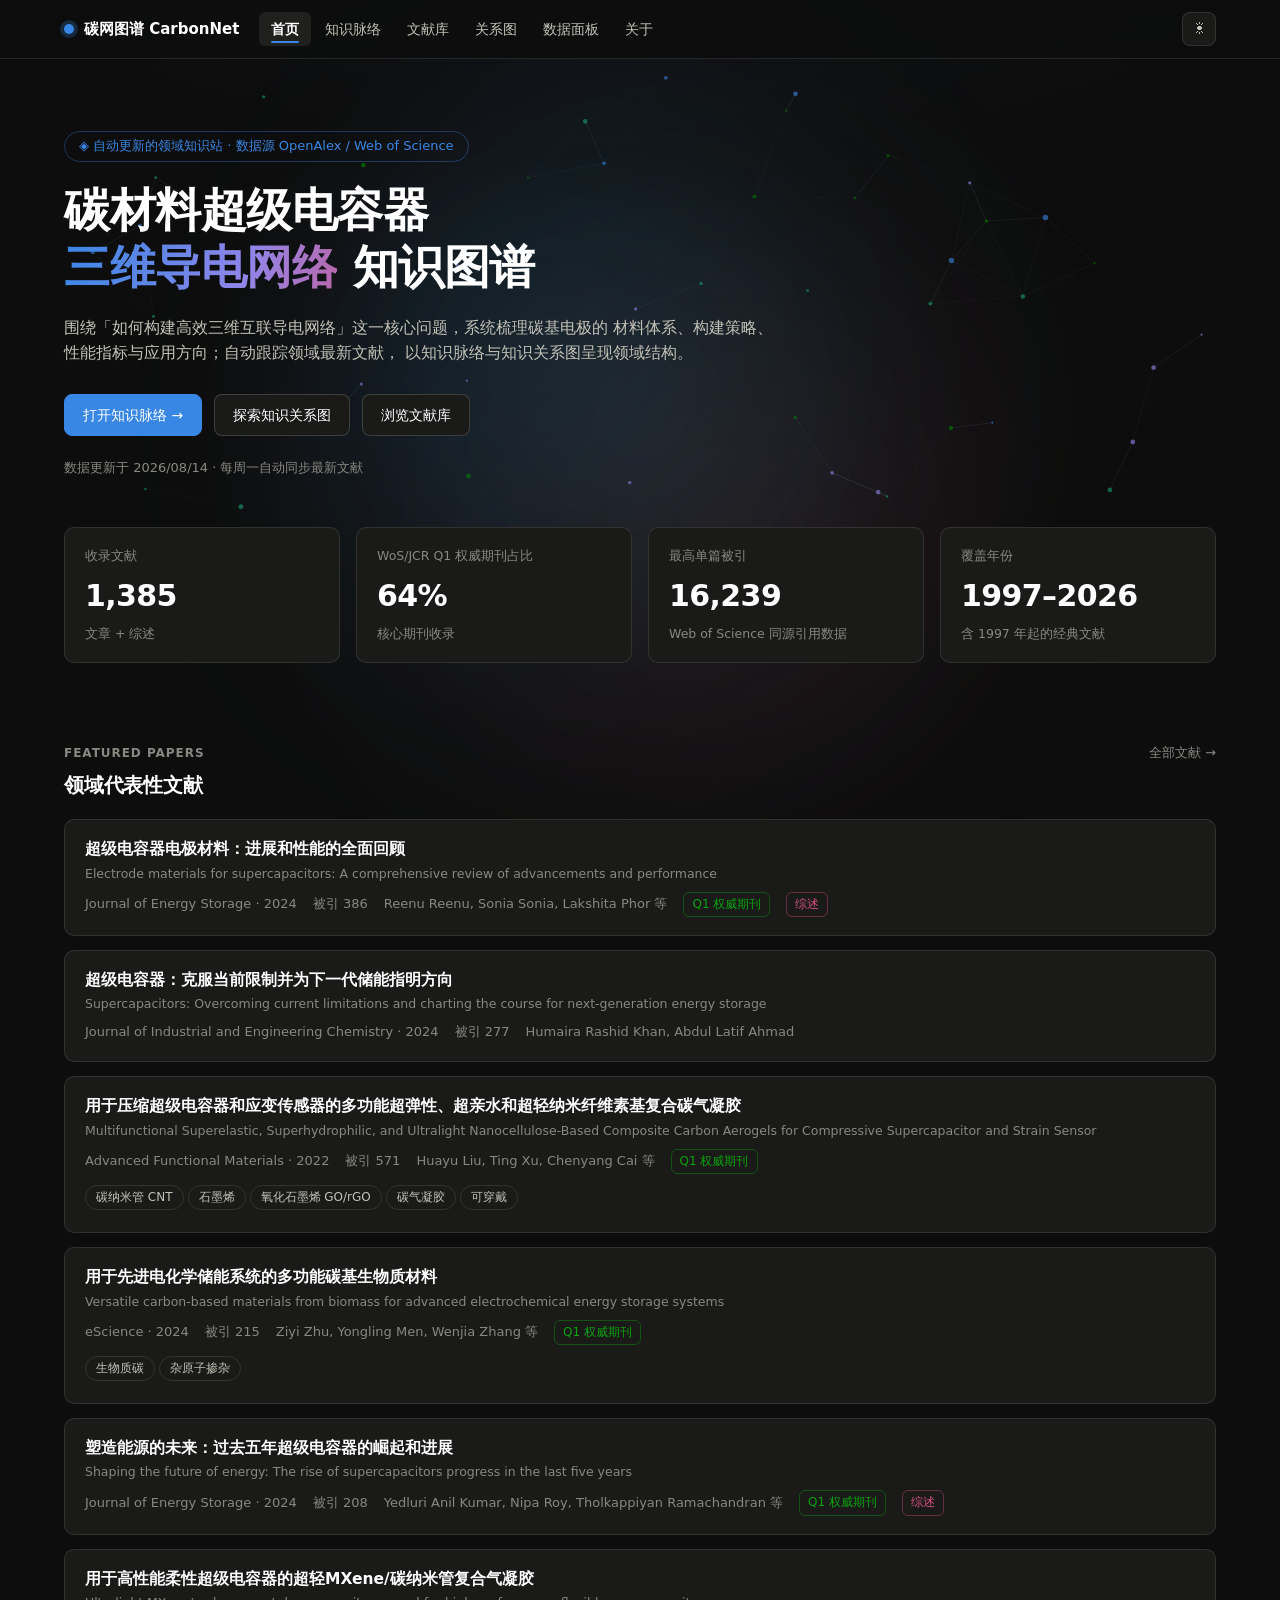
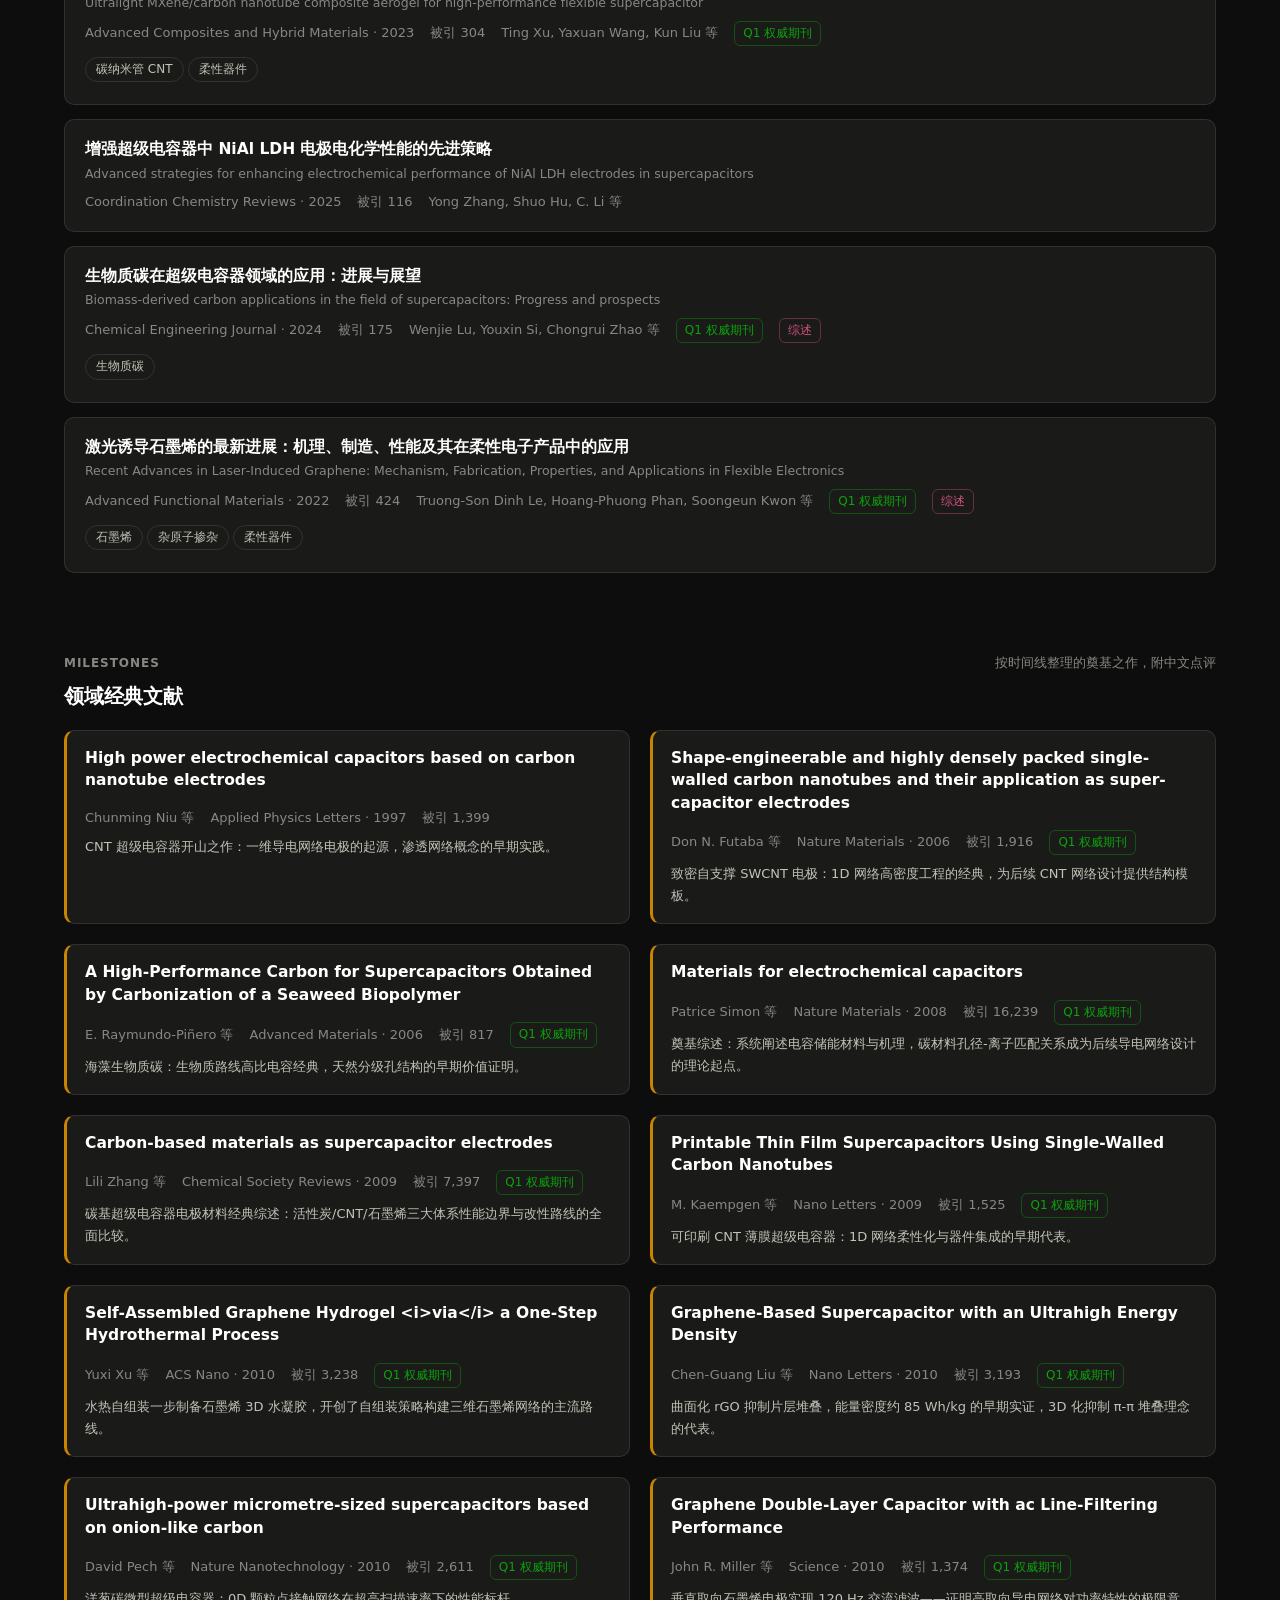
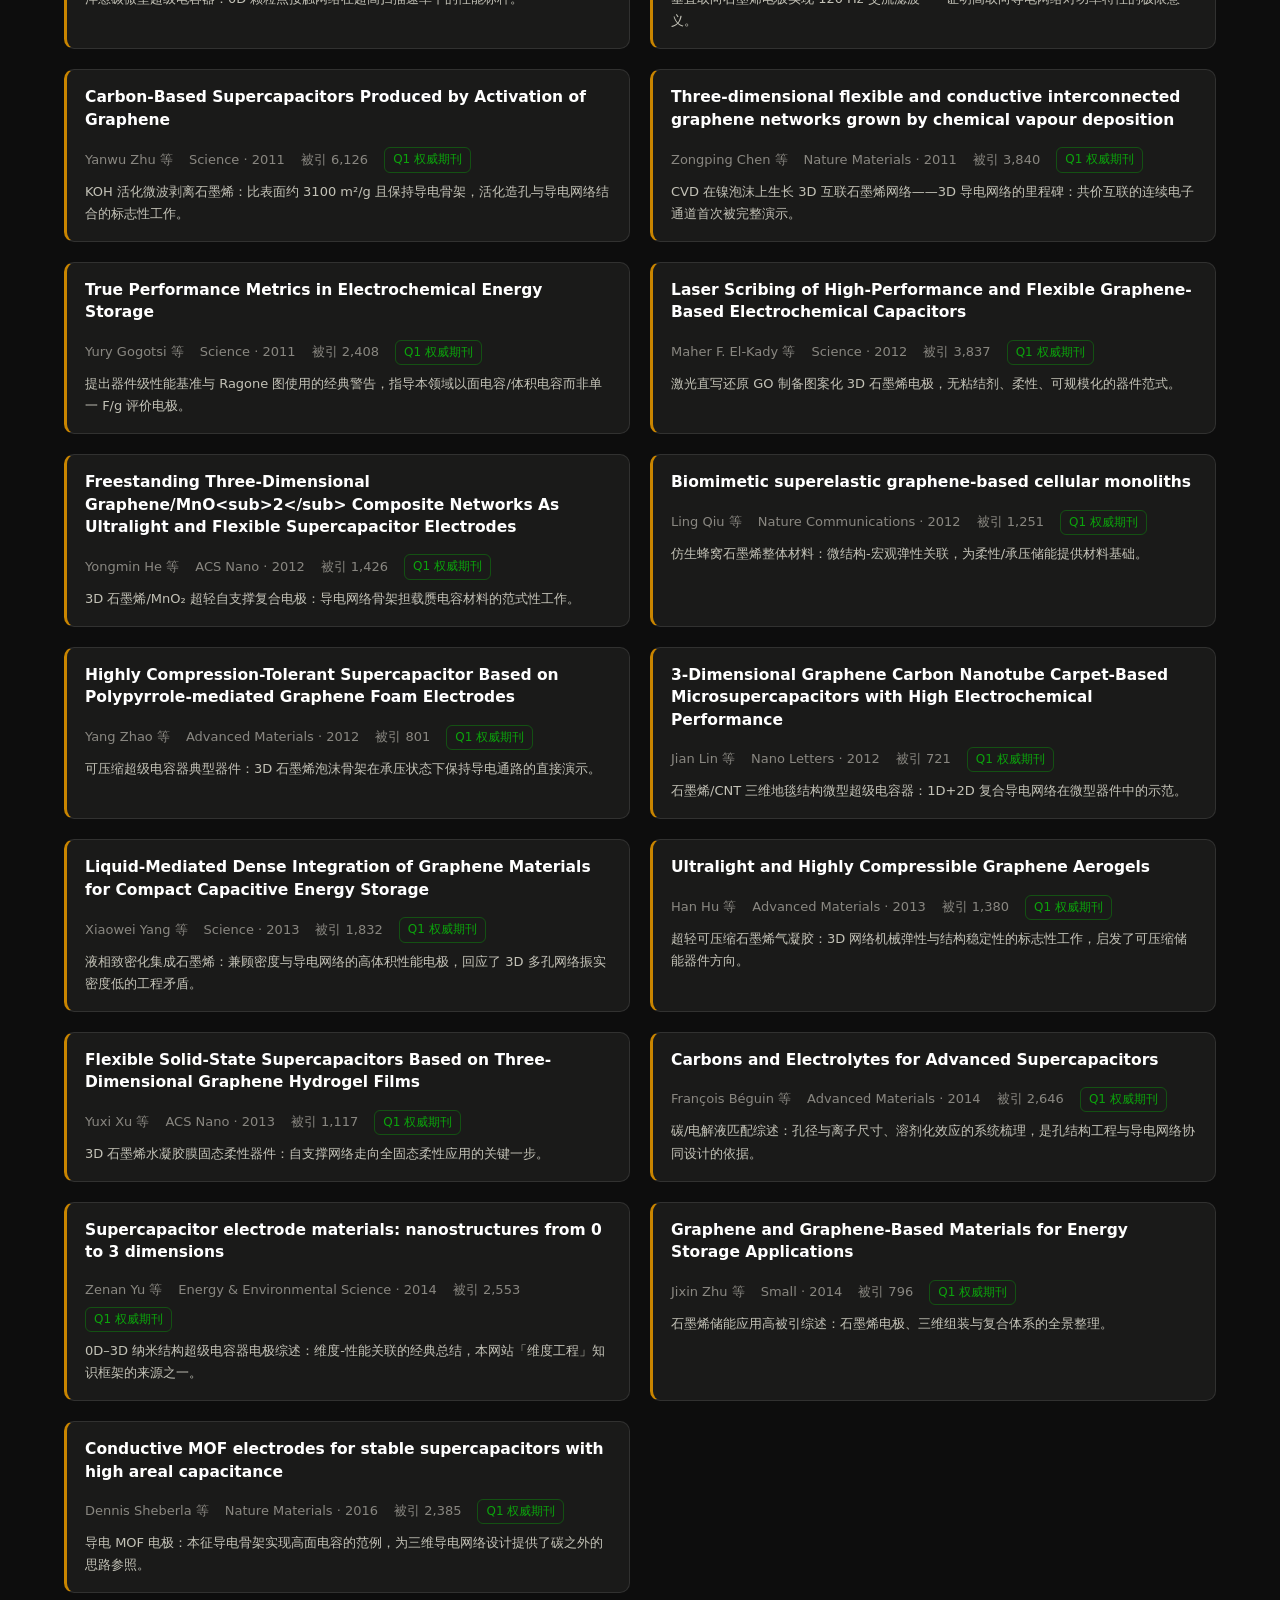
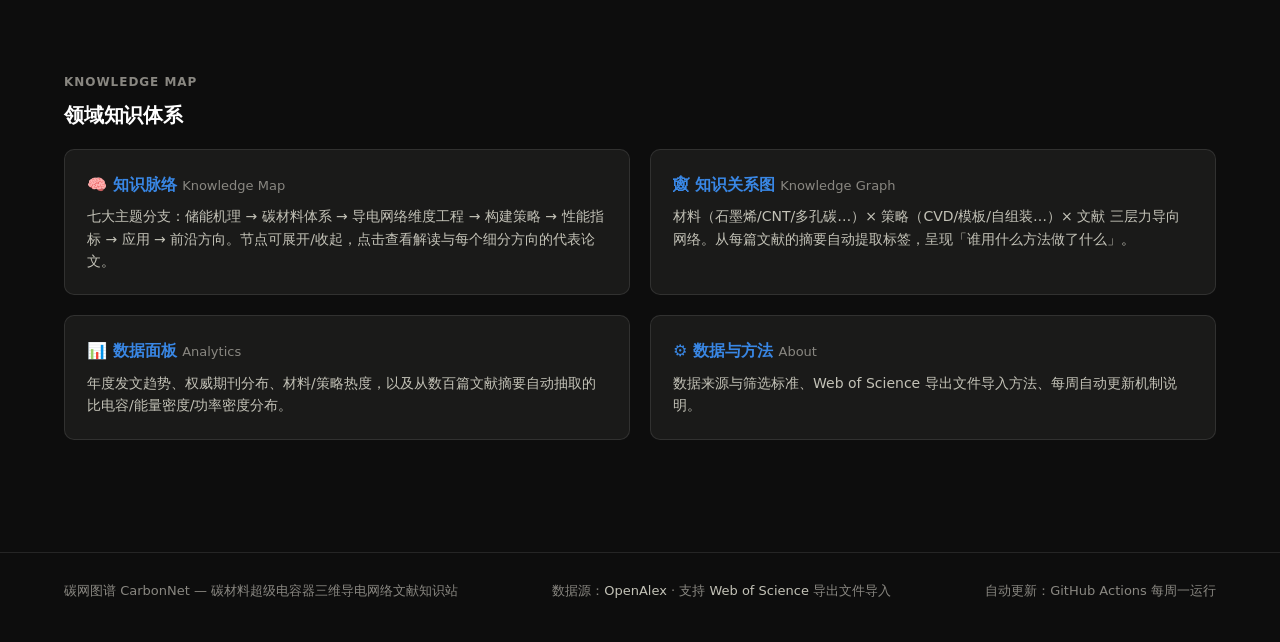
==== index.html @ 8c656de4 "关系图拖拽流畅化 + 卡片悬浮跟随动效（v=4） - graph: 关闭更新过渡动画、高分屏 DPR 上限 1.75、拖拽时暂停   背景光斑动画并提高力导向阻尼，消除拖拽迟滞 - 卡片（导航/论文/" ====
<!DOCTYPE html>
<html lang="zh-CN" data-theme="dark">
<head>
  <meta charset="UTF-8">
  <meta name="viewport" content="width=device-width, initial-scale=1.0">
  <title>碳网图谱 CarbonNet · 碳材料超级电容器三维导电网络</title>
  <meta name="description" content="碳材料超级电容器三维导电网络文献知识站：知识脉络、知识关系图、文献库与性能数据面板，数据自动更新，来源 OpenAlex / Web of Science 权威索引。">
  <link rel="stylesheet" href="assets/css/style.css?v=4">
  <link rel="icon" href="data:image/svg+xml,<svg xmlns='http://www.w3.org/2000/svg' viewBox='0 0 100 100'><circle cx='50' cy='50' r='42' fill='%233987e5'/><circle cx='30' cy='38' r='10' fill='%23fff'/><circle cx='62' cy='58' r='10' fill='%23fff'/></svg>">
</head>
<body data-page="home">

  <main class="container">

    <!-- Hero -->
    <section class="hero">
      <canvas id="hero-canvas" aria-hidden="true"></canvas>
      <div class="hero-eyebrow">◈ 自动更新的领域知识站 · 数据源 OpenAlex / Web of Science</div>
      <h1>碳材料超级电容器<br><span class="accent">三维导电网络</span> 知识图谱</h1>
      <p class="hero-sub">
        围绕「如何构建高效三维互联导电网络」这一核心问题，系统梳理碳基电极的
        材料体系、构建策略、性能指标与应用方向；自动跟踪领域最新文献，
        以知识脉络与知识关系图呈现领域结构。
      </p>
      <div class="hero-actions">
        <a class="btn btn-primary" href="mindmap.html">打开知识脉络 →</a>
        <a class="btn" href="graph.html">探索知识关系图</a>
        <a class="btn" href="papers.html">浏览文献库</a>
      </div>
      <div class="updated-at" id="updated-at">数据更新于 …</div>
    </section>

    <!-- KPI 数据一览 -->
    <section class="section" style="padding-top:8px">
      <div class="kpi-row" id="kpi-row">
        <div class="kpi"><div class="kpi-label">收录文献</div><div class="kpi-value">—</div><div class="kpi-delta">文章 + 综述</div></div>
        <div class="kpi"><div class="kpi-label">WoS/JCR Q1 权威期刊占比</div><div class="kpi-value">—</div><div class="kpi-delta">核心期刊收录</div></div>
        <div class="kpi"><div class="kpi-label">最高单篇被引</div><div class="kpi-value">—</div><div class="kpi-delta">Web of Science 同源引用数据</div></div>
        <div class="kpi"><div class="kpi-label">覆盖年份</div><div class="kpi-value">—</div><div class="kpi-delta">含 1997 年起的经典文献</div></div>
      </div>
    </section>

    <!-- 精选文献 -->
    <section class="section">
      <div class="section-head">
        <h2 class="section-title"><span class="kicker">Featured Papers</span>领域代表性文献</h2>
        <a class="section-note" href="papers.html">全部文献 →</a>
      </div>
      <div id="featured-list">
        <div class="empty-state">加载中…</div>
      </div>
    </section>

    <!-- 经典文献 -->
    <section class="section">
      <div class="section-head">
        <h2 class="section-title"><span class="kicker">Milestones</span>领域经典文献</h2>
        <span class="section-note">按时间线整理的奠基之作，附中文点评</span>
      </div>
      <div id="classic-list" class="grid-2">
        <div class="empty-state">加载中…</div>
      </div>
    </section>

    <!-- 知识体系入口 -->
    <section class="section">
      <div class="section-head">
        <h2 class="section-title"><span class="kicker">Knowledge Map</span>领域知识体系</h2>
      </div>
      <div class="grid-2">
        <a class="card" href="mindmap.html">
          <h3>🧠 知识脉络 <span class="muted" style="font-weight:400;font-size:13px">Knowledge Map</span></h3>
          <p>七大主题分支：储能机理 → 碳材料体系 → 导电网络维度工程 → 构建策略 → 性能指标 → 应用 → 前沿方向。节点可展开/收起，点击查看解读与每个细分方向的代表论文。</p>
        </a>
        <a class="card" href="graph.html">
          <h3>🕸 知识关系图 <span class="muted" style="font-weight:400;font-size:13px">Knowledge Graph</span></h3>
          <p>材料（石墨烯/CNT/多孔碳…）× 策略（CVD/模板/自组装…）× 文献 三层力导向网络。从每篇文献的摘要自动提取标签，呈现「谁用什么方法做了什么」。</p>
        </a>
        <a class="card" href="stats.html">
          <h3>📊 数据面板 <span class="muted" style="font-weight:400;font-size:13px">Analytics</span></h3>
          <p>年度发文趋势、权威期刊分布、材料/策略热度，以及从数百篇文献摘要自动抽取的比电容/能量密度/功率密度分布。</p>
        </a>
        <a class="card" href="about.html">
          <h3>⚙️ 数据与方法 <span class="muted" style="font-weight:400;font-size:13px">About</span></h3>
          <p>数据来源与筛选标准、Web of Science 导出文件导入方法、每周自动更新机制说明。</p>
        </a>
      </div>
    </section>

  </main>

  <script src="assets/vendor/echarts.min.js"></script>
  <script src="assets/js/site.js?v=4"></script>
  <script>
    (async () => {
      try {
        const [stats, featured, classics] = await Promise.all([
          loadJSON("stats"), loadJSON("featured"), loadJSON("classics"),
        ]);

        // 更新时间
        document.getElementById("updated-at").textContent =
          `数据更新于 ${fmtDate(stats.last_updated)} · 每周一自动同步最新文献`;

        // KPI（数字滚动动画，尊重 prefers-reduced-motion）
        const t = stats.totals;
        const kpis = document.querySelectorAll("#kpi-row .kpi-value");
        const animateNum = (el, end, fmt, dur = 900) => {
          if (REDUCED_MOTION) { el.textContent = fmt(end); return; }
          const t0 = performance.now();
          const ease = (x) => 1 - Math.pow(1 - x, 3);
          const step = (now) => {
            const k = Math.min(1, (now - t0) / dur);
            el.textContent = fmt(Math.round(end * ease(k)));
            if (k < 1) requestAnimationFrame(step);
          };
          requestAnimationFrame(step);
        };
        animateNum(kpis[0], t.papers, fmtInt);
        animateNum(kpis[1], Math.round((t.core_journal / t.papers) * 100), (n) => n + "%");
        animateNum(kpis[2], t.cited_max, fmtInt);
        kpis[3].textContent = `${t.year_min}–${t.year_max}`;

        // 精选文献卡片（标题/作者等来自 API 的不可信数据一律用 textContent）
        const list = document.getElementById("featured-list");
        list.innerHTML = "";
        featured.forEach((p, i) => {
          const el = document.createElement("article");
          el.className = "paper-card";
          el.style.animationDelay = `${Math.min(i, 6) * 55}ms`;

          const title = document.createElement("h3");
          title.className = "paper-title";
          const a = document.createElement("a");
          a.href = p.url || "#";
          a.target = "_blank";
          a.rel = "noopener";
          a.textContent = p.zh_title || p.title;
          title.appendChild(a);
          el.appendChild(title);
          if (p.zh_title) {
            const en = document.createElement("div");
            en.textContent = p.title;
            en.style.cssText = "font-size:12.5px;color:var(--muted);margin-top:3px";
            en.title = "英文原标题";
            el.appendChild(en);
          }

          const meta = document.createElement("div");
          meta.className = "paper-meta";
          const span = (txt) => {
            const s = document.createElement("span");
            s.textContent = txt;
            meta.appendChild(s);
          };
          span(`${p.journal} · ${p.year}`);
          span(`被引 ${fmtInt(p.cited_by_count)}`);
          span(shortAuthors(p.authors));
          if (p.core_journal) {
            const b = document.createElement("span");
            b.className = "badge badge-q1";
            b.textContent = "Q1 权威期刊";
            meta.appendChild(b);
          }
          if (p.type === "review") {
            const b = document.createElement("span");
            b.className = "badge badge-review";
            b.textContent = "综述";
            meta.appendChild(b);
          }
          if (p.oa) {
            const b = document.createElement("span");
            b.className = "badge badge-oa";
            b.textContent = "开放获取";
            meta.appendChild(b);
          }
          if (p.classic) {
            const b = document.createElement("span");
            b.className = "badge badge-classic";
            b.textContent = "★ 经典";
            meta.appendChild(b);
          }
          el.appendChild(meta);

          const tags = (p.tags || []).slice(0, 5);
          if (tags.length) {
            const tw = document.createElement("div");
            tw.className = "paper-tags";
            tags.forEach((t) => {
              const tg = document.createElement("span");
              tg.className = "tag";
              tg.textContent = t;
              tw.appendChild(tg);
            });
            el.appendChild(tw);
          }
          list.appendChild(el);
        });

        // 经典文献（时间线整理 + 中文点评）
        const clist = document.getElementById("classic-list");
        clist.innerHTML = "";
        const classicsDesc = [...(classics || [])].sort((a, b) => (a.year || 0) - (b.year || 0));
        classicsDesc.forEach((c, i) => {
          const el = document.createElement("article");
          el.className = "classic-card";
          el.style.animationDelay = `${Math.min(i, 6) * 55}ms`;

          const title = document.createElement("h3");
          title.className = "paper-title";
          const a = document.createElement("a");
          a.href = c.url || "#";
          a.target = "_blank";
          a.rel = "noopener";
          a.textContent = c.zh_title || c.title;
          title.appendChild(a);
          el.appendChild(title);
          if (c.zh_title) {
            const en = document.createElement("div");
            en.textContent = c.title;
            en.style.cssText = "font-size:12.5px;color:var(--muted);margin-top:3px";
            en.title = "英文原标题";
            el.appendChild(en);
          }

          const meta = document.createElement("div");
          meta.className = "paper-meta";
          const span = (txt) => {
            const s = document.createElement("span");
            s.textContent = txt;
            meta.appendChild(s);
          };
          span(`${c.first_author} 等`);
          span(`${c.journal} · ${c.year}`);
          span(`被引 ${fmtInt(c.cited_by_count)}`);
          if (c.core_journal) {
            const b = document.createElement("span");
            b.className = "badge badge-q1";
            b.textContent = "Q1 权威期刊";
            meta.appendChild(b);
          }
          el.appendChild(meta);

          const note = document.createElement("p");
          note.className = "classic-note";
          note.textContent = c.note;
          el.appendChild(note);
          clist.appendChild(el);
        });
      } catch (e) {
        const msg = `<div class="empty-state">数据加载失败：${e.message}</div>`;
        document.getElementById("featured-list").innerHTML = msg;
        document.getElementById("classic-list").innerHTML = msg;
      }
    })();
  </script>
  <script>
    /* Hero 背景粒子网络：节点缓慢漂移 + 邻近连线（还原"碳网"意象）
       尊重 prefers-reduced-motion：仅绘制一帧静态背景 */
    (() => {
      const canvas = document.getElementById("hero-canvas");
      if (!canvas) return;
      const ctx = canvas.getContext("2d");
      const hero = canvas.parentElement;
      const t0 = chartTheme();
      const COLORS = [t0.series[0], t0.series[2], t0.series[5], t0.series[6]];
      const DPR = Math.min(2, window.devicePixelRatio || 1);
      const LINK_DIST = 130;
      let nodes = [], W = 0, H = 0, raf = 0, running = true;

      function seed() {
        const n = Math.min(56, Math.max(26, Math.floor(W / 26)));
        nodes = Array.from({ length: n }, () => ({
          x: Math.random() * W,
          y: Math.random() * H,
          vx: (Math.random() - 0.5) * 0.35,
          vy: (Math.random() - 0.5) * 0.35,
          r: 1 + Math.random() * 1.8,
          c: COLORS[Math.floor(Math.random() * COLORS.length)],
        }));
      }

      function resize() {
        W = hero.clientWidth; H = hero.clientHeight;
        canvas.width = W * DPR; canvas.height = H * DPR;
        canvas.style.width = W + "px"; canvas.style.height = H + "px";
        ctx.setTransform(DPR, 0, 0, DPR, 0, 0);
        seed();
      }

      function draw() {
        ctx.clearRect(0, 0, W, H);
        for (let i = 0; i < nodes.length; i++) {
          const a = nodes[i];
          for (let j = i + 1; j < nodes.length; j++) {
            const b = nodes[j];
            const dx = a.x - b.x, dy = a.y - b.y;
            const d2 = dx * dx + dy * dy;
            if (d2 > 0 && d2 < LINK_DIST * LINK_DIST) {
              const alpha = (1 - Math.sqrt(d2) / LINK_DIST) * 0.26;
              ctx.strokeStyle = `rgba(140,160,190,${alpha.toFixed(3)})`;
              ctx.beginPath();
              ctx.moveTo(a.x, a.y);
              ctx.lineTo(b.x, b.y);
              ctx.stroke();
            }
          }
        }
        for (const a of nodes) {
          ctx.fillStyle = a.c;
          ctx.beginPath();
          ctx.arc(a.x, a.y, a.r, 0, Math.PI * 2);
          ctx.fill();
        }
      }

      function step() {
        if (!running) return;
        for (const a of nodes) {
          a.x += a.vx; a.y += a.vy;
          if (a.x < -20) a.x = W + 20; else if (a.x > W + 20) a.x = -20;
          if (a.y < -20) a.y = H + 20; else if (a.y > H + 20) a.y = -20;
        }
        draw();
        raf = requestAnimationFrame(step);
      }

      function start() {
        cancelAnimationFrame(raf);
        if (REDUCED_MOTION) { draw(); return; }
        raf = requestAnimationFrame(step);
      }

      resize(); start();
      window.addEventListener("resize", () => { resize(); start(); });
      window.addEventListener("themechange", () => {
        const t2 = chartTheme();
        COLORS[0] = t2.series[0]; COLORS[1] = t2.series[2];
        COLORS[2] = t2.series[5]; COLORS[3] = t2.series[6];
        nodes.forEach((nd, i) => { nd.c = COLORS[i % COLORS.length]; });
        draw();
      });
      document.addEventListener("visibilitychange", () => {
        running = !document.hidden;
        if (running) start();
      });
    })();
  </script>
</body>
</html>
---- assets/css/style.css ----
/* ============================================================
   碳材料超级电容器三维导电网络 · 设计系统
   令牌来源：dataviz skill 参考调色板（已验证 CVD/对比度达标）
   ============================================================ */

:root,
:root[data-theme="dark"] {
  color-scheme: dark;
  /* 表面与墨水 */
  --page: #0d0d0d;
  --surface-1: #1a1a19;
  --surface-2: #20201f;
  --ink: #ffffff;
  --ink-2: #c3c2b7;
  --muted: #898781;
  --grid: #2c2c2a;
  --baseline: #383835;
  --border: rgba(255, 255, 255, 0.10);
  --border-strong: rgba(255, 255, 255, 0.16);
  /* 分类色（8 槽，深色列） */
  --s1: #3987e5; --s2: #d95926; --s3: #199e70; --s4: #c98500;
  --s5: #d55181; --s6: #008300; --s7: #9085e9; --s8: #e66767;
  /* 顺序色阶（蓝，深色模式浅=小值） */
  --seq-100: #cde2fb; --seq-250: #86b6ef; --seq-300: #6da7ec;
  --seq-350: #5598e7; --seq-400: #3987e5; --seq-500: #256abf;
  --seq-600: #184f95; --seq-700: #0d366b;
  /* 状态色 */
  --good: #0ca30c; --warning: #fab219; --serious: #ec835a; --critical: #d03b3b;
  --delta-up: #0ca30c;
  /* 强调（琥珀，用于 hero 点缀） */
  --accent: #eda100;
}

:root[data-theme="light"] {
  color-scheme: light;
  --page: #f9f9f7;
  --surface-1: #fcfcfb;
  --surface-2: #f1f1ee;
  --ink: #0b0b0b;
  --ink-2: #52514e;
  --muted: #6f6e69; /* 深一档保证 4.5:1（原 #898781 仅 3.7:1） */
  --grid: #e1e0d9;
  --baseline: #c3c2b7;
  --border: rgba(11, 11, 11, 0.10);
  --border-strong: rgba(11, 11, 11, 0.18);
  /* 分类色（浅色列） */
  --s1: #2a78d6; --s2: #eb6834; --s3: #1baf7a; --s4: #eda100;
  --s5: #e87ba4; --s6: #008300; --s7: #4a3aa7; --s8: #e34948;
  /* 顺序色阶（蓝，浅色模式浅=小值） */
  --seq-100: #cde2fb; --seq-250: #86b6ef; --seq-300: #6da7ec;
  --seq-350: #5598e7; --seq-400: #2a78d6; --seq-500: #256abf;
  --seq-600: #184f95; --seq-700: #0d366b;
  /* 状态色（固定不换） */
  --good: #0ca30c; --warning: #fab219; --serious: #ec835a; --critical: #d03b3b;
  --delta-up: #006300;
  --accent: #eda100;
}

/* ---------- 基础 ---------- */
* { box-sizing: border-box; margin: 0; padding: 0; }

html { scroll-behavior: smooth; }

body {
  font-family: system-ui, -apple-system, "Segoe UI", "Microsoft YaHei",
    "PingFang SC", "Noto Sans SC", sans-serif;
  background: var(--page);
  color: var(--ink);
  line-height: 1.6;
  font-size: 15px;
  -webkit-font-smoothing: antialiased;
  /* 顶部氛围光晕 */
  background-image: radial-gradient(1100px 480px at 50% -180px,
    color-mix(in srgb, var(--s1) 8%, transparent), transparent 70%);
  background-repeat: no-repeat;
}

a { color: var(--s1); text-decoration: none; }
a:hover { text-decoration: underline; }

.container { max-width: 1200px; margin: 0 auto; padding: 0 24px; }

/* ---------- 顶栏 ---------- */
.site-header {
  position: sticky; top: 0; z-index: 100;
  background: color-mix(in srgb, var(--page) 86%, transparent);
  backdrop-filter: blur(10px);
  border-bottom: 1px solid var(--border);
}
.header-inner {
  max-width: 1200px; margin: 0 auto; padding: 0 24px;
  display: flex; align-items: center; gap: 20px; height: 58px;
}
.brand {
  display: flex; align-items: center; gap: 10px;
  font-weight: 600; font-size: 15px; color: var(--ink);
  white-space: nowrap;
}
.brand:hover { text-decoration: none; }
.brand-dot {
  width: 10px; height: 10px; border-radius: 50%;
  background: var(--s1);
  box-shadow: 0 0 0 4px color-mix(in srgb, var(--s1) 22%, transparent);
}
.nav { display: flex; gap: 2px; flex: 1; }
.nav a {
  padding: 6px 12px; border-radius: 6px;
  color: var(--ink-2); font-size: 14px; white-space: nowrap;
  transition: background .15s ease, color .15s ease;
}
.nav a:hover { background: var(--surface-2); color: var(--ink); text-decoration: none; }
.nav a.active { color: var(--ink); background: var(--surface-2); font-weight: 600; }
.theme-btn {
  flex-shrink: 0; width: 34px; height: 34px; border-radius: 8px;
  border: 1px solid var(--border); background: var(--surface-1);
  color: var(--ink-2); cursor: pointer; font-size: 16px; line-height: 1;
  transition: transform .25s ease, border-color .15s ease, color .15s ease;
}
.theme-btn:hover { border-color: var(--border-strong); color: var(--ink); }
.theme-btn:active { transform: rotate(90deg) scale(0.92); }

/* ---------- 页脚 ---------- */
.site-footer {
  margin-top: 72px; padding: 28px 0 40px;
  border-top: 1px solid var(--border);
  color: var(--muted); font-size: 13px;
}
.site-footer .container { display: flex; flex-wrap: wrap; gap: 12px 32px; justify-content: space-between; }
.site-footer a { color: var(--ink-2); }

/* ---------- Hero ---------- */
.hero { position: relative; padding: 72px 0 40px; }
/* 背景粒子网络画布（"碳网"意象），垫在内容之下 */
#hero-canvas {
  position: absolute; inset: 0; width: 100%; height: 100%;
  pointer-events: none; opacity: 0.6;
}
:root[data-theme="light"] #hero-canvas { opacity: 0.45; }
.hero > :not(#hero-canvas) { position: relative; z-index: 1; }
.hero-eyebrow {
  display: inline-flex; align-items: center; gap: 8px;
  font-size: 13px; color: var(--s1);
  border: 1px solid color-mix(in srgb, var(--s1) 35%, transparent);
  border-radius: 999px; padding: 4px 14px; margin-bottom: 20px;
}
.hero h1 {
  font-size: clamp(30px, 5vw, 46px);
  font-weight: 700; line-height: 1.25; letter-spacing: -0.01em;
  max-width: 860px;
}
.hero h1 .accent { color: var(--s1); }
.hero-sub {
  margin-top: 18px; max-width: 720px;
  color: var(--ink-2); font-size: 16px;
}
.hero-actions { margin-top: 28px; display: flex; gap: 12px; flex-wrap: wrap; }
.updated-at { color: var(--muted); font-size: 13px; margin-top: 22px; }

/* ---------- 按钮 ---------- */
.btn {
  display: inline-flex; align-items: center; gap: 8px;
  padding: 9px 18px; border-radius: 8px; font-size: 14px; font-weight: 500;
  border: 1px solid var(--border-strong); background: var(--surface-1);
  color: var(--ink); cursor: pointer;
  transition: background .15s ease, border-color .15s ease,
    transform .15s ease, box-shadow .2s ease;
}
.btn:hover { background: var(--surface-2); text-decoration: none; transform: translateY(-1px); }
.btn:active { transform: translateY(0); }
.btn-primary { background: var(--s1); border-color: var(--s1); color: #fff; }
.btn-primary:hover {
  background: color-mix(in srgb, var(--s1) 88%, #000);
  box-shadow: 0 6px 18px -6px color-mix(in srgb, var(--s1) 55%, transparent);
}

/* ---------- 布局 ---------- */
.section { padding: 40px 0; }
.section-head { display: flex; align-items: baseline; justify-content: space-between; gap: 16px; margin-bottom: 18px; flex-wrap: wrap; }
.section-title { font-size: 20px; font-weight: 700; letter-spacing: -0.01em; }
.section-title .kicker {
  display: block; font-size: 12px; font-weight: 600; letter-spacing: 0.08em;
  text-transform: uppercase; color: var(--muted); margin-bottom: 6px;
}
.section-note { color: var(--muted); font-size: 13px; }
.grid-2 { display: grid; grid-template-columns: repeat(2, 1fr); gap: 20px; }
.grid-3 { display: grid; grid-template-columns: repeat(3, 1fr); gap: 20px; }
@media (max-width: 900px) { .grid-2, .grid-3 { grid-template-columns: 1fr; } }

/* ---------- 卡片 ---------- */
.card {
  background: var(--surface-1);
  border: 1px solid var(--border);
  border-radius: 10px;
  padding: 22px;
  transition: transform .18s ease, border-color .18s ease, box-shadow .22s ease;
}
.card:hover {
  border-color: var(--border-strong);
  transform: translateY(-3px);
  box-shadow: 0 10px 28px -14px rgba(0, 0, 0, 0.45);
}
:root[data-theme="light"] .card:hover {
  box-shadow: 0 10px 28px -16px rgba(11, 11, 11, 0.2);
}
.card h3 { font-size: 16px; font-weight: 600; margin-bottom: 8px; }
.card p { color: var(--ink-2); font-size: 14px; }

/* ---------- KPI 统计块 ---------- */
.kpi-row { display: grid; grid-template-columns: repeat(4, 1fr); gap: 16px; }
@media (max-width: 900px) { .kpi-row { grid-template-columns: repeat(2, 1fr); } }
.kpi {
  background: var(--surface-1);
  border: 1px solid var(--border);
  border-radius: 10px; padding: 18px 20px;
  transition: transform .18s ease, border-color .18s ease, box-shadow .22s ease;
}
.kpi:hover {
  border-color: var(--border-strong);
  transform: translateY(-3px);
  box-shadow: 0 10px 28px -14px rgba(0, 0, 0, 0.45);
}
:root[data-theme="light"] .kpi:hover {
  box-shadow: 0 10px 28px -16px rgba(11, 11, 11, 0.2);
}
.kpi-label { font-size: 12.5px; color: var(--muted); }
.kpi-value {
  font-size: 30px; font-weight: 650; letter-spacing: -0.02em;
  margin-top: 6px; font-variant-numeric: tabular-nums;
}
.kpi-delta { font-size: 12.5px; color: var(--muted); margin-top: 4px; }

/* ---------- 徽章 / 标签 ---------- */
.badge {
  display: inline-flex; align-items: center; gap: 6px;
  font-size: 12px; font-weight: 500;
  border-radius: 6px; padding: 2px 8px;
  border: 1px solid var(--border); color: var(--ink-2);
  white-space: nowrap;
}
.badge-q1 { color: var(--good); border-color: color-mix(in srgb, var(--good) 40%, transparent); }
.badge-review { color: var(--s5); border-color: color-mix(in srgb, var(--s5) 40%, transparent); }
.badge-oa { color: var(--s3); border-color: color-mix(in srgb, var(--s3) 40%, transparent); }
.tag {
  display: inline-flex; align-items: center;
  font-size: 12px; border-radius: 999px;
  padding: 2px 10px; margin: 0 4px 4px 0;
  border: 1px solid var(--border); color: var(--ink-2);
  cursor: pointer;
}
.tag:hover { border-color: var(--border-strong); color: var(--ink); }
.tag-dot { width: 7px; height: 7px; border-radius: 50%; margin-right: 6px; flex-shrink: 0; }

/* ---------- 表格 ---------- */
.table-wrap { overflow-x: auto; }
table.data-table {
  width: 100%; border-collapse: collapse; font-size: 13.5px;
}
.data-table th {
  text-align: left; font-weight: 600; color: var(--muted);
  font-size: 12px; text-transform: uppercase; letter-spacing: 0.05em;
  padding: 10px 12px; border-bottom: 1px solid var(--baseline);
  white-space: nowrap;
}
.data-table td {
  padding: 11px 12px; border-bottom: 1px solid var(--grid);
  vertical-align: top;
}
.data-table tr:hover td { background: var(--surface-2); }
.data-table .num { font-variant-numeric: tabular-nums; text-align: right; white-space: nowrap; }
.data-table th.num { text-align: right; }
.sortable { cursor: pointer; user-select: none; }
.sortable:hover { color: var(--ink); }
.sortable .arrow { font-size: 10px; color: var(--s1); }

/* ---------- 筛选行 ---------- */
.filter-row {
  display: flex; flex-wrap: wrap; gap: 10px; align-items: center;
  padding: 14px 16px; margin-bottom: 18px;
  background: var(--surface-1); border: 1px solid var(--border); border-radius: 10px;
}
.filter-row input[type="search"], .filter-row select {
  background: var(--surface-2); color: var(--ink);
  border: 1px solid var(--border); border-radius: 8px;
  padding: 8px 12px; font-size: 14px; font-family: inherit;
}
.filter-row input[type="search"] { min-width: 220px; flex: 1; }
.filter-row select { cursor: pointer; }
.filter-row input:focus, .filter-row select:focus {
  outline: 2px solid color-mix(in srgb, var(--s1) 55%, transparent);
  outline-offset: 1px; border-color: transparent;
}
.filter-count { color: var(--muted); font-size: 13px; margin-left: auto; }

/* ---------- 论文卡片 ---------- */
.paper-card {
  background: var(--surface-1);
  border: 1px solid var(--border);
  border-radius: 10px; padding: 18px 20px;
  animation: fade-up .5s cubic-bezier(.22,.61,.36,1) both;
  transition: transform .18s ease, border-color .18s ease, box-shadow .22s ease;
}
.paper-card:hover {
  border-color: var(--border-strong);
  transform: translateY(-2px);
  box-shadow: 0 10px 28px -14px rgba(0, 0, 0, 0.45);
}
:root[data-theme="light"] .paper-card:hover {
  box-shadow: 0 10px 28px -16px rgba(11, 11, 11, 0.2);
}
.paper-card + .paper-card { margin-top: 14px; }
.paper-title { font-size: 15.5px; font-weight: 600; line-height: 1.45; }
.paper-title a { color: var(--ink); }
.paper-title a:hover { color: var(--s1); }
.paper-meta {
  display: flex; flex-wrap: wrap; gap: 6px 16px; align-items: center;
  margin-top: 8px; color: var(--muted); font-size: 13px;
}
.paper-abstract {
  margin-top: 10px; color: var(--ink-2); font-size: 13.5px;
  display: -webkit-box; -webkit-line-clamp: 2; -webkit-box-orient: vertical; overflow: hidden;
}
.paper-tags { margin-top: 10px; }

/* ---------- 经典文献卡片 ---------- */
.badge-classic { color: var(--s4); border-color: color-mix(in srgb, var(--s4) 40%, transparent); }
.classic-card {
  background: var(--surface-1);
  border: 1px solid var(--border);
  border-left: 3px solid var(--s4);
  border-radius: 10px; padding: 16px 18px;
  display: flex; flex-direction: column; gap: 8px;
  animation: fade-up .5s cubic-bezier(.22,.61,.36,1) both;
  transition: transform .18s ease, border-color .18s ease, box-shadow .22s ease;
}
.classic-card:hover {
  border-color: var(--border-strong);
  transform: translateY(-2px);
  box-shadow: 0 10px 28px -14px rgba(0, 0, 0, 0.45);
}
:root[data-theme="light"] .classic-card:hover {
  box-shadow: 0 10px 28px -16px rgba(11, 11, 11, 0.2);
}
.classic-note {
  color: var(--ink-2); font-size: 13px; line-height: 1.7;
}
.classic-note .cite {
  color: var(--muted); font-size: 12.5px; margin-top: 4px;
  font-variant-numeric: tabular-nums;
}

/* 窄屏：导航可横向滚动，避免挤压溢出 */
@media (max-width: 720px) {
  .header-inner { gap: 10px; }
  .nav { overflow-x: auto; -webkit-overflow-scrolling: touch; scrollbar-width: none; }
  .nav::-webkit-scrollbar { display: none; }
  .brand span.brand-text { display: none; }
}

/* ---------- 入场动效（site.js 按视口位置添加对应类） ---------- */
@keyframes fade-up {
  from { opacity: 0; transform: translateY(16px); }
  to   { opacity: 1; transform: translateY(0); }
}
.fade-up { animation: fade-up .6s cubic-bezier(.22,.61,.36,1) both; }
/* 首屏外元素：滚动进入时淡入 */
.io-hide { opacity: 0; transform: translateY(16px); }
.io-in {
  opacity: 1; transform: translateY(0);
  transition: opacity .55s cubic-bezier(.22,.61,.36,1),
              transform .55s cubic-bezier(.22,.61,.36,1);
}
/* 品牌圆点呼吸光晕 */
@keyframes brand-pulse {
  0%, 100% { box-shadow: 0 0 0 4px color-mix(in srgb, var(--s1) 22%, transparent); }
  50%      { box-shadow: 0 0 0 7px color-mix(in srgb, var(--s1) 10%, transparent); }
}
.brand-dot { animation: brand-pulse 3.2s ease-in-out infinite; }

/* 减少动效偏好：禁用图表动画 */
@media (prefers-reduced-motion: reduce) {
  * { animation-duration: 0.01ms !important; transition-duration: 0.01ms !important; }
}

/* ---------- 图表容器 ---------- */
.chart { width: 100%; }
.chart-lg { height: 560px; }
.chart-md { height: 380px; }
.chart-sm { height: 280px; }
.chart-card {
  background: var(--surface-1);
  border: 1px solid var(--border); border-radius: 10px;
  padding: 18px 20px 12px;
}
.chart-card .chart-title { font-size: 15px; font-weight: 600; margin-bottom: 4px; }
.chart-card .chart-sub { color: var(--muted); font-size: 12.5px; margin-bottom: 10px; }
.chart-card .chart-note { color: var(--muted); font-size: 12px; padding-top: 8px; border-top: 1px solid var(--grid); margin-top: 8px; }

/* ---------- 知识脉络页 ---------- */
.mindmap-wrap {
  position: relative;
  background: var(--surface-1);
  border: 1px solid var(--border); border-radius: 10px;
  overflow: hidden;
}
#mindmap { width: 100%; height: calc(100vh - 220px); min-height: 560px; }
.mindmap-hint {
  position: absolute; left: 14px; bottom: 12px;
  color: var(--muted); font-size: 12px; pointer-events: none;
}
.node-detail-panel {
  position: absolute; right: 14px; top: 14px; width: 340px; max-width: 82%;
  max-height: calc(100% - 28px); overflow-y: auto;
  background: color-mix(in srgb, var(--surface-1) 92%, transparent);
  backdrop-filter: blur(8px);
  border: 1px solid var(--border-strong); border-radius: 10px;
  padding: 16px; font-size: 13.5px; display: none;
  animation: fade-up .28s cubic-bezier(.22,.61,.36,1) both;
}
.node-detail-panel h4 { font-size: 15px; margin-bottom: 2px; }
.node-detail-panel .en { color: var(--s1); font-size: 12.5px; margin-bottom: 8px; }
.node-detail-panel p { color: var(--ink-2); }
.detail-heading {
  font-size: 12px; font-weight: 700; letter-spacing: .05em;
  color: var(--muted); margin: 12px 0 8px;
  border-top: 1px solid var(--grid); padding-top: 10px;
}
.detail-paper + .detail-paper { margin-top: 10px; }
.detail-paper a {
  display: block; color: var(--ink); font-size: 13px;
  line-height: 1.5; font-weight: 500;
}
.detail-paper a:hover { color: var(--s1); }
.detail-paper-meta {
  color: var(--muted); font-size: 12px; margin-top: 2px;
  font-variant-numeric: tabular-nums;
}

/* ---------- 关于页 ---------- */
.prose { max-width: 760px; }
.prose h2 { font-size: 19px; margin: 34px 0 12px; }
.prose p, .prose li { color: var(--ink-2); font-size: 14.5px; margin-bottom: 10px; }
.prose ul, .prose ol { padding-left: 22px; }
.prose code {
  font-family: ui-monospace, "Cascadia Code", Consolas, monospace;
  font-size: 13px; background: var(--surface-2);
  border: 1px solid var(--border); border-radius: 5px; padding: 1px 6px;
}
.prose pre {
  background: var(--surface-1); border: 1px solid var(--border);
  border-radius: 10px; padding: 16px; overflow-x: auto;
  font-size: 13px; margin: 12px 0;
}
.prose pre code { background: none; border: none; padding: 0; }
.prose .note {
  border-left: 3px solid var(--s1); padding: 10px 14px;
  background: color-mix(in srgb, var(--s1) 8%, transparent);
  border-radius: 0 8px 8px 0; font-size: 13.5px; margin: 14px 0;
}

/* ---------- 其他 ---------- */
.pagination { display: flex; gap: 8px; justify-content: center; margin-top: 24px; flex-wrap: wrap; }
.pagination button {
  min-width: 36px; padding: 7px 12px; border-radius: 8px; font-size: 14px;
  border: 1px solid var(--border); background: var(--surface-1);
  color: var(--ink); cursor: pointer;
}
.pagination button.active { background: var(--s1); border-color: var(--s1); color: #fff; }
.pagination button:disabled { opacity: 0.4; cursor: default; }
.pagination button:not(:disabled):hover { background: var(--surface-2); }
.pagination button.active:hover { background: var(--s1); }

.empty-state { text-align: center; color: var(--muted); padding: 48px 0; }

.hidden { display: none !important; }
.muted { color: var(--muted); }
.mt-8 { margin-top: 8px; } .mt-16 { margin-top: 16px; } .mt-24 { margin-top: 24px; }

::selection { background: color-mix(in srgb, var(--s1) 35%, transparent); }

/* 滚动条 */
::-webkit-scrollbar { width: 10px; height: 10px; }
::-webkit-scrollbar-thumb { background: var(--baseline); border-radius: 6px; }
::-webkit-scrollbar-track { background: transparent; }

/* ---------- AI 文献助手 ---------- */
.ai-panel {
  background: var(--surface-1);
  border: 1px solid var(--border);
  border-radius: 10px;
  margin-bottom: 18px;
  overflow: hidden;
}
.ai-head {
  display: flex; align-items: center; gap: 10px; flex-wrap: wrap;
  padding: 14px 18px;
}
.ai-title { font-weight: 650; font-size: 15px; letter-spacing: -0.01em; }
.ai-status { color: var(--muted); font-size: 12.5px; }
.ai-settings-box {
  padding: 14px 18px; background: var(--surface-2);
  border-bottom: 1px solid var(--border);
}
.ai-settings-row { display: flex; gap: 10px; flex-wrap: wrap; align-items: center; }
.ai-settings-box label { font-size: 13px; color: var(--ink-2); }
.ai-settings-box input[type="password"], .ai-settings-box input[type="text"], .ai-settings-box select {
  background: var(--surface-1); color: var(--ink);
  border: 1px solid var(--border); border-radius: 8px;
  padding: 8px 12px; font-size: 13.5px; font-family: inherit;
}
.ai-settings-box input[type="password"] { flex: 1; min-width: 260px; }
.ai-settings-box input[type="text"] { flex: 1; min-width: 220px; }
.ai-settings-box select { cursor: pointer; }
.ai-settings-box input:focus, .ai-settings-box select:focus {
  outline: 2px solid color-mix(in srgb, var(--s1) 55%, transparent);
  outline-offset: 1px; border-color: transparent;
}
.ai-note { font-size: 12.5px; color: var(--muted); margin-top: 10px; line-height: 1.7; }
.ai-note a { color: var(--ink-2); }
.ai-quick { display: flex; gap: 8px; flex-wrap: wrap; padding: 12px 18px 0; }
.ai-quick button {
  font-size: 12.5px; padding: 4px 12px; border-radius: 999px;
  border: 1px solid var(--border); background: transparent;
  color: var(--ink-2); cursor: pointer; font-family: inherit;
  transition: border-color .15s ease, color .15s ease, background .15s ease;
}
.ai-quick button:hover {
  border-color: var(--border-strong); color: var(--ink); background: var(--surface-2);
}
.ai-chat {
  max-height: 440px; overflow-y: auto;
  padding: 16px 18px 8px;
  display: flex; flex-direction: column; gap: 14px;
}
.ai-msg {
  max-width: 88%; padding: 10px 14px; font-size: 14px; line-height: 1.7;
  overflow-wrap: break-word;
}
.ai-msg-user {
  align-self: flex-end;
  background: var(--s1); color: #fff;
  border-radius: 12px 12px 4px 12px;
}
.ai-msg-ai {
  align-self: flex-start;
  background: var(--surface-2); border: 1px solid var(--border);
  border-radius: 12px 12px 12px 4px;
}
.ai-msg-ai p { margin: 0 0 8px; }
.ai-msg-ai p:last-child { margin-bottom: 0; }
.ai-msg-ai ul, .ai-msg-ai ol { margin: 0 0 8px; padding-left: 20px; }
.ai-msg-ai h4 { font-size: 14px; font-weight: 650; margin: 10px 0 6px; }
.ai-msg-ai h5 { font-size: 13.5px; font-weight: 650; margin: 8px 0 4px; }
.ai-thinking {
  color: var(--muted); font-size: 13px;
  animation: ai-pulse 1.4s ease-in-out infinite;
}
@keyframes ai-pulse { 0%, 100% { opacity: 1; } 50% { opacity: 0.45; } }
.cite-ref {
  background: color-mix(in srgb, var(--s1) 16%, transparent);
  color: var(--s1); border: 0; border-radius: 5px;
  padding: 0 5px; margin: 0 1px; font-size: 11.5px; font-weight: 600;
  cursor: pointer; font-family: inherit; vertical-align: 1px;
}
.cite-ref:hover { background: color-mix(in srgb, var(--s1) 30%, transparent); }
.ai-refs { border-top: 1px solid var(--grid); margin-top: 12px; padding-top: 10px; }
.ai-ref-heading { font-size: 12.5px; font-weight: 650; color: var(--muted); margin-bottom: 8px; }
.ai-ref { display: flex; gap: 10px; padding: 8px 10px; border-radius: 8px; }
.ai-ref + .ai-ref { margin-top: 4px; }
.ai-ref-idx {
  flex-shrink: 0; width: 22px; height: 22px; border-radius: 6px;
  background: color-mix(in srgb, var(--s1) 18%, transparent);
  color: var(--s1); font-size: 12px; font-weight: 650;
  display: inline-flex; align-items: center; justify-content: center;
  font-variant-numeric: tabular-nums;
}
.ai-ref.flash { animation: ai-flash 1.2s ease; }
@keyframes ai-flash {
  0%, 100% { background: transparent; }
  25%, 75% { background: color-mix(in srgb, var(--s1) 22%, transparent); }
}
.ai-input-row {
  display: flex; gap: 10px; align-items: center;
  padding: 12px 18px; border-top: 1px solid var(--border);
}
.ai-input {
  flex: 1; background: var(--surface-2); color: var(--ink);
  border: 1px solid var(--border); border-radius: 8px;
  padding: 10px 14px; font-size: 14px; font-family: inherit;
}
.ai-input:focus {
  outline: 2px solid color-mix(in srgb, var(--s1) 55%, transparent);
  outline-offset: 1px; border-color: transparent;
}
@media (max-width: 720px) {
  .ai-msg { max-width: 96%; }
}

/* ============================================================
   流体动效层
   ------------------------------------------------------------
   1) .fluid-bg        全站流体光晕背景（三个缓慢漂移旋转的色斑，
                       仅 transform 动画，合成器友好；JS 注入）
   2) hero 标题流光     重点词流动渐变文字
   3) 卡片光泽扫过      hover 时一道光泽斜向划过（液体质感）
   4) 导航下划线滑动 / 按钮按压回弹
   ============================================================ */

/* ---------- 全站流体光晕背景 ---------- */
.fluid-bg {
  position: fixed; inset: 0; z-index: -1;
  overflow: hidden; pointer-events: none;
}
.fluid-bg i {
  position: absolute; width: 58vmax; height: 58vmax;
  left: 50%; top: 50%; margin: -29vmax 0 0 -29vmax;
  border-radius: 46% 54% 58% 42% / 52% 44% 56% 48%;
  filter: blur(64px);
  will-change: transform;
}
.fluid-bg i:nth-child(1) {
  background: radial-gradient(circle at 38% 38%, var(--s1) 0%, transparent 62%);
  opacity: 0.15;
  animation: fluid-drift-1 34s ease-in-out infinite alternate;
}
.fluid-bg i:nth-child(2) {
  background: radial-gradient(circle at 62% 60%, var(--s5) 0%, transparent 58%);
  opacity: 0.10;
  border-radius: 55% 45% 42% 58% / 44% 56% 44% 56%;
  animation: fluid-drift-2 46s ease-in-out infinite alternate;
  animation-delay: -14s;
}
.fluid-bg i:nth-child(3) {
  background: radial-gradient(circle at 50% 45%, var(--s3) 0%, transparent 60%);
  opacity: 0.09;
  border-radius: 42% 58% 55% 45% / 58% 42% 58% 42%;
  animation: fluid-drift-3 58s ease-in-out infinite alternate;
  animation-delay: -28s;
}
/* 深色下 screen 混合发光；浅色下普通混合、均匀弱化 */
:root[data-theme="dark"] .fluid-bg i { mix-blend-mode: screen; }
:root[data-theme="light"] .fluid-bg i { opacity: 0.18; }

@keyframes fluid-drift-1 {
  0%   { transform: translate3d(-8%, -6%, 0) rotate(0deg)   scale(1); }
  50%  { transform: translate3d(7%, 5%, 0)   rotate(55deg)  scale(1.15); }
  100% { transform: translate3d(-3%, 9%, 0)  rotate(110deg) scale(0.95); }
}
@keyframes fluid-drift-2 {
  0%   { transform: translate3d(6%, 8%, 0)   rotate(0deg)    scale(1.05); }
  50%  { transform: translate3d(-7%, -6%, 0) rotate(-60deg)  scale(0.92); }
  100% { transform: translate3d(4%, -8%, 0)  rotate(-120deg) scale(1.12); }
}
@keyframes fluid-drift-3 {
  0%   { transform: translate3d(-4%, 8%, 0)  rotate(0deg)   scale(0.9); }
  50%  { transform: translate3d(6%, -7%, 0)  rotate(70deg)  scale(1.08); }
  100% { transform: translate3d(-7%, -3%, 0) rotate(140deg) scale(1); }
}

/* ---------- Hero 标题流光（重点词流动渐变） ---------- */
.hero h1 .accent {
  /* 色阶经过中间混色平滑过渡；alternate 往返流动，无循环跳变 */
  background: linear-gradient(105deg,
    var(--s1) 0%,
    color-mix(in srgb, var(--s1) 55%, var(--s7)) 18%,
    var(--s7) 34%,
    color-mix(in srgb, var(--s7) 45%, var(--s5)) 50%,
    var(--s5) 66%,
    color-mix(in srgb, var(--s5) 45%, var(--s1)) 82%,
    var(--s1) 100%);
  background-size: 200% 100%;
  -webkit-background-clip: text;
  background-clip: text;
  -webkit-text-fill-color: transparent;
  color: transparent;
  animation: fluid-text 9s ease-in-out infinite alternate;
}
@keyframes fluid-text {
  from { background-position: 0% 0; }
  to   { background-position: 100% 0; }
}

/* ---------- 卡片光泽扫过（hover 液体质感） ---------- */
a.card, .paper-card, .classic-card {
  position: relative;
  overflow: hidden;
}
a.card::after, .paper-card::after, .classic-card::after {
  content: "";
  position: absolute; inset: -2px;
  background: linear-gradient(115deg,
    transparent 32%,
    color-mix(in srgb, var(--s1) 10%, transparent) 50%,
    transparent 68%);
  transform: translateX(-130%) skewX(-10deg);
  pointer-events: none;
  transition: transform 0.9s cubic-bezier(0.22, 0.61, 0.36, 1);
}
a.card:hover::after, .paper-card:hover::after, .classic-card:hover::after {
  transform: translateX(130%) skewX(-10deg);
}

/* ---------- 卡片悬浮跟随（光标聚光 + 3D 微倾斜） ---------- */
/* --mx/--my/--rx/--ry 由 site.js 随光标写入；聚光跟随光标，卡片向光标方向微倾 */
a.card, .paper-card, .classic-card, .kpi {
  position: relative;
  --mx: 50%; --my: 50%; --rx: 0deg; --ry: 0deg;
}
a.card::before, .paper-card::before, .classic-card::before, .kpi::before {
  content: "";
  position: absolute; inset: 0;
  border-radius: inherit;
  background: radial-gradient(240px circle at var(--mx) var(--my),
    color-mix(in srgb, var(--s1) 13%, transparent), transparent 65%);
  opacity: 0;
  pointer-events: none;
  transition: opacity 0.3s ease;
}
a.card:hover::before, .paper-card:hover::before,
.classic-card:hover::before, .kpi:hover::before {
  opacity: 1;
}
a.card:hover, .paper-card:hover, .classic-card:hover, .kpi:hover {
  /* 保留抬升，叠加光标驱动的微倾斜；.18s 过渡形成流体跟随感 */
  transform: perspective(720px) rotateX(var(--rx)) rotateY(var(--ry)) translateY(-3px);
}
/* 入场动画 fill-mode:both 会持续占住 transform，hover 时移除，倾斜才能生效 */
.paper-card:hover, .classic-card:hover { animation: none; }

/* ---------- 导航下划线滑动 ---------- */
.nav a { position: relative; }
.nav a::after {
  content: "";
  position: absolute; left: 12px; right: 12px; bottom: 3px; height: 2px;
  border-radius: 2px; background: var(--s1);
  transform: scaleX(0); transform-origin: left;
  transition: transform 0.25s cubic-bezier(0.22, 0.61, 0.36, 1);
}
.nav a:hover::after, .nav a.active::after { transform: scaleX(1); }

/* ---------- 按钮按压回弹 ---------- */
.btn:active { transform: translateY(0) scale(0.96); }
.btn-primary {
  transition: background 0.15s ease, border-color 0.15s ease,
    transform 0.15s cubic-bezier(0.34, 1.56, 0.64, 1), box-shadow 0.25s ease;
}
.btn-primary:active { transform: scale(0.96); }
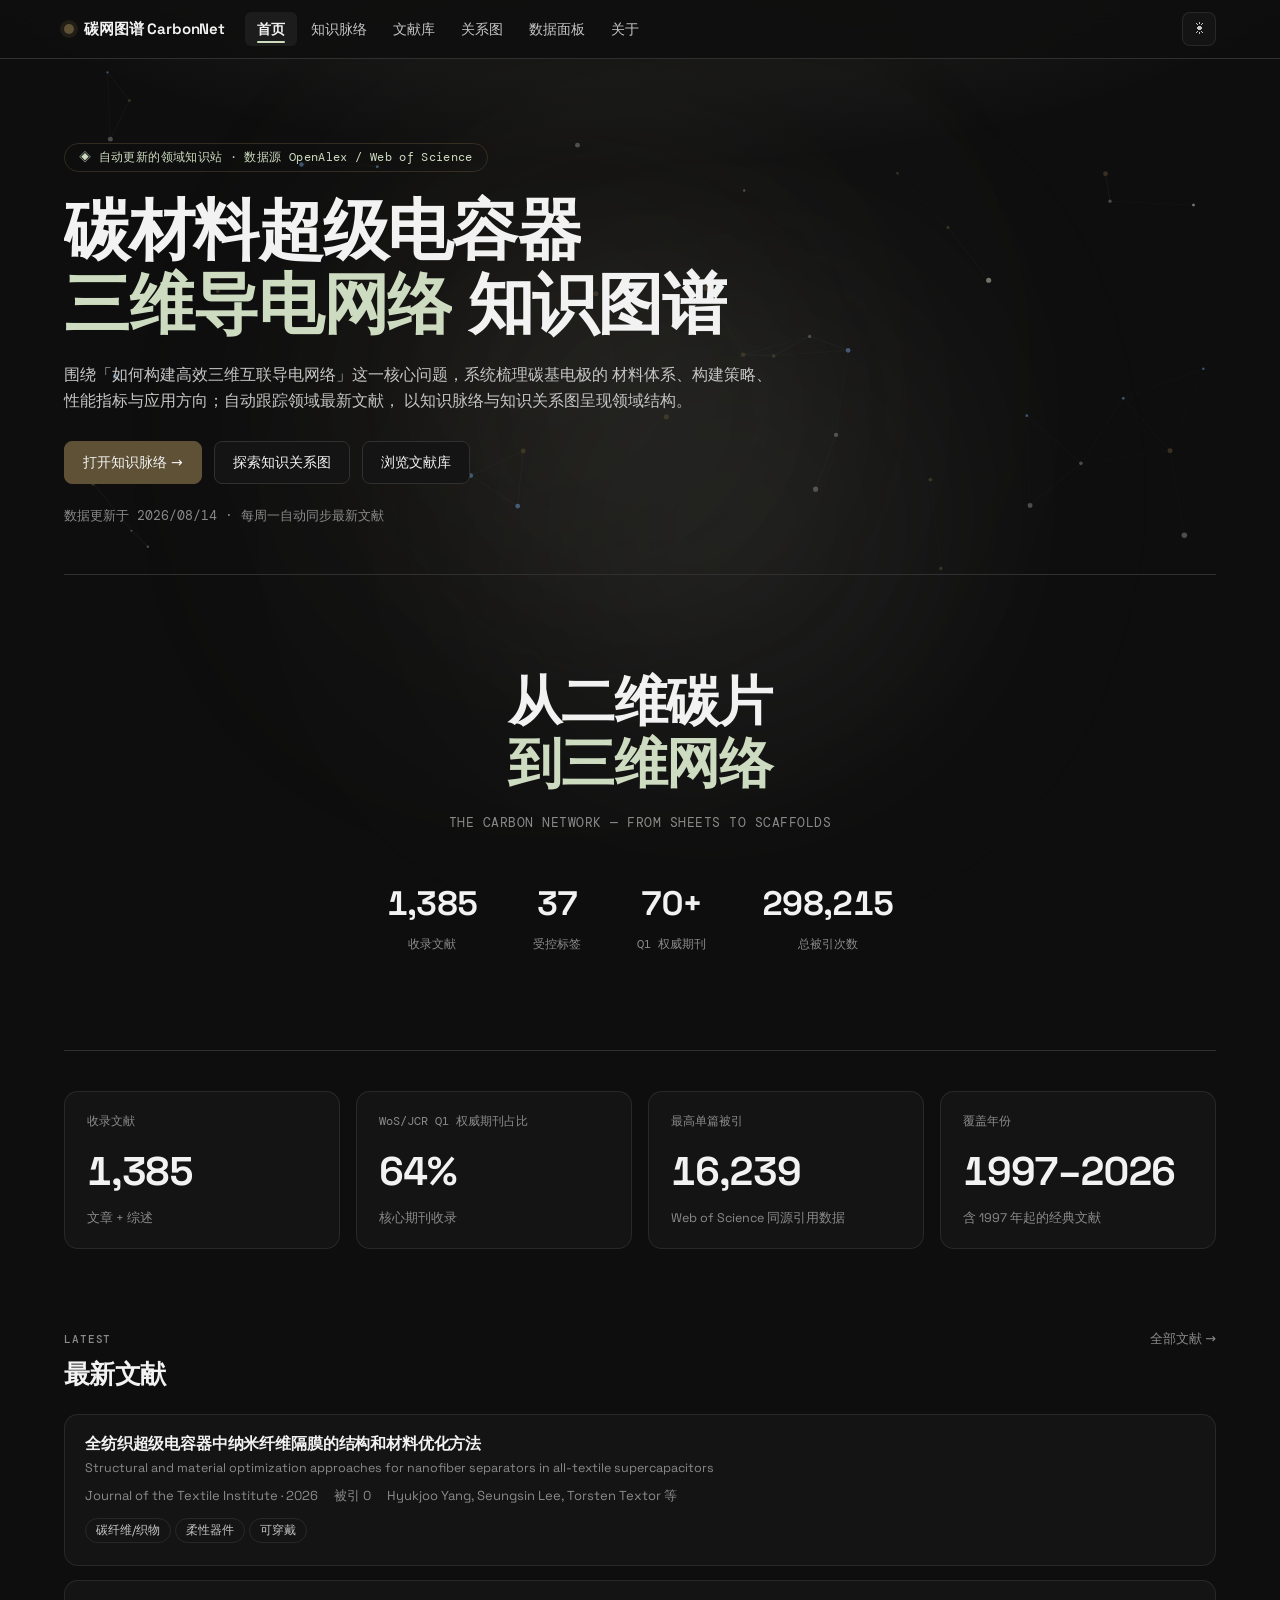
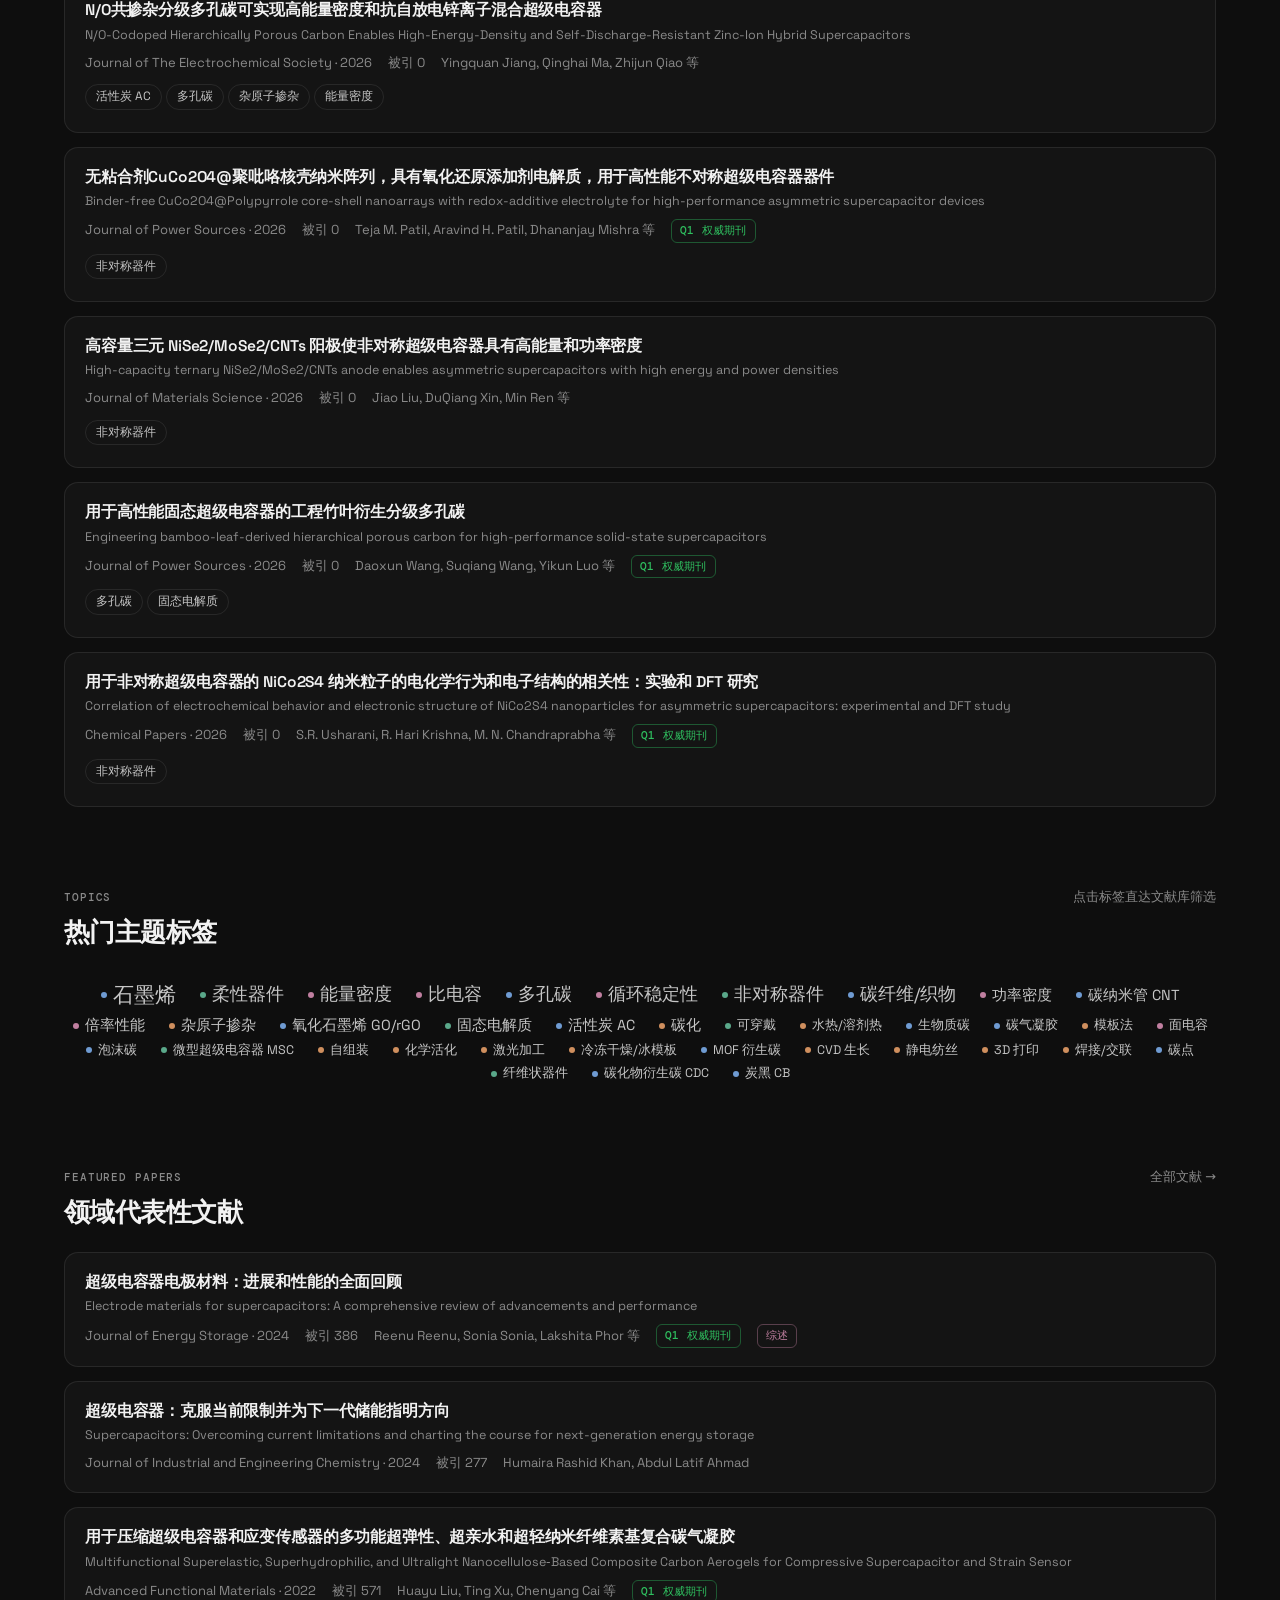
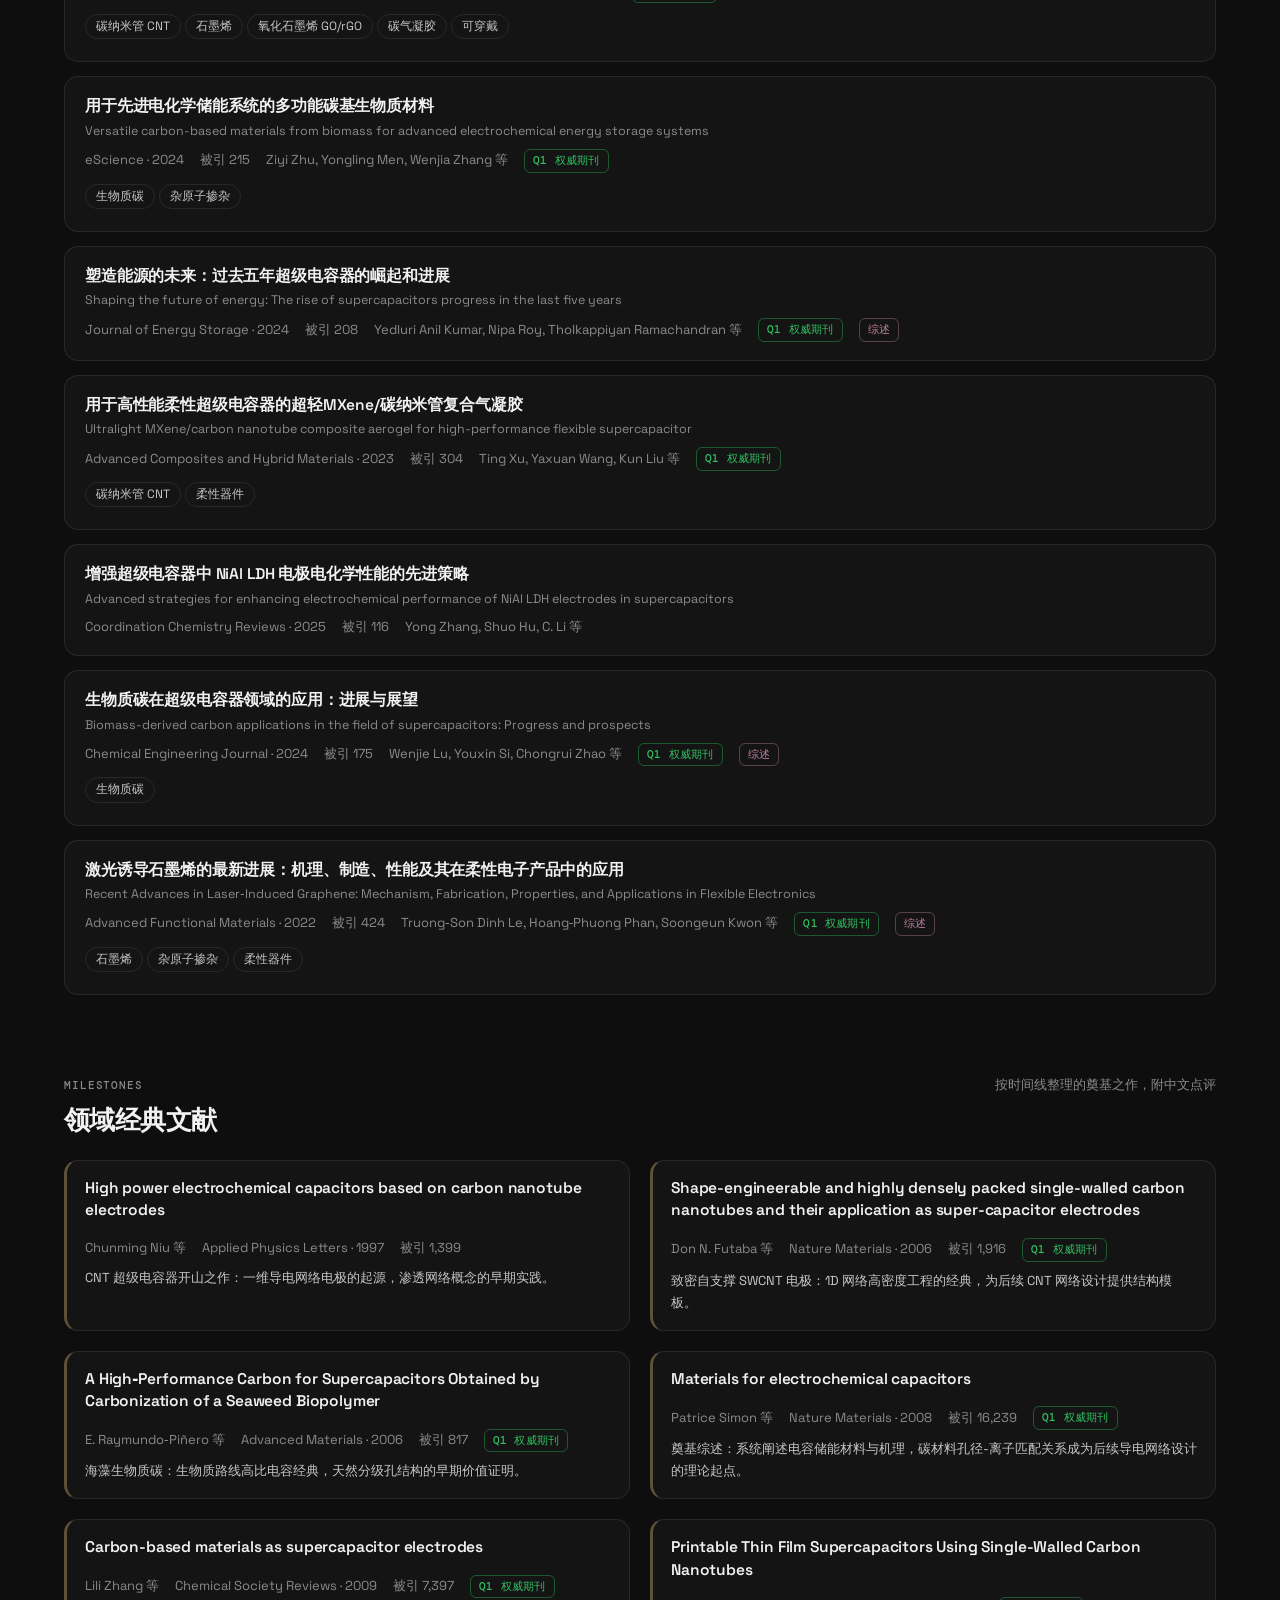
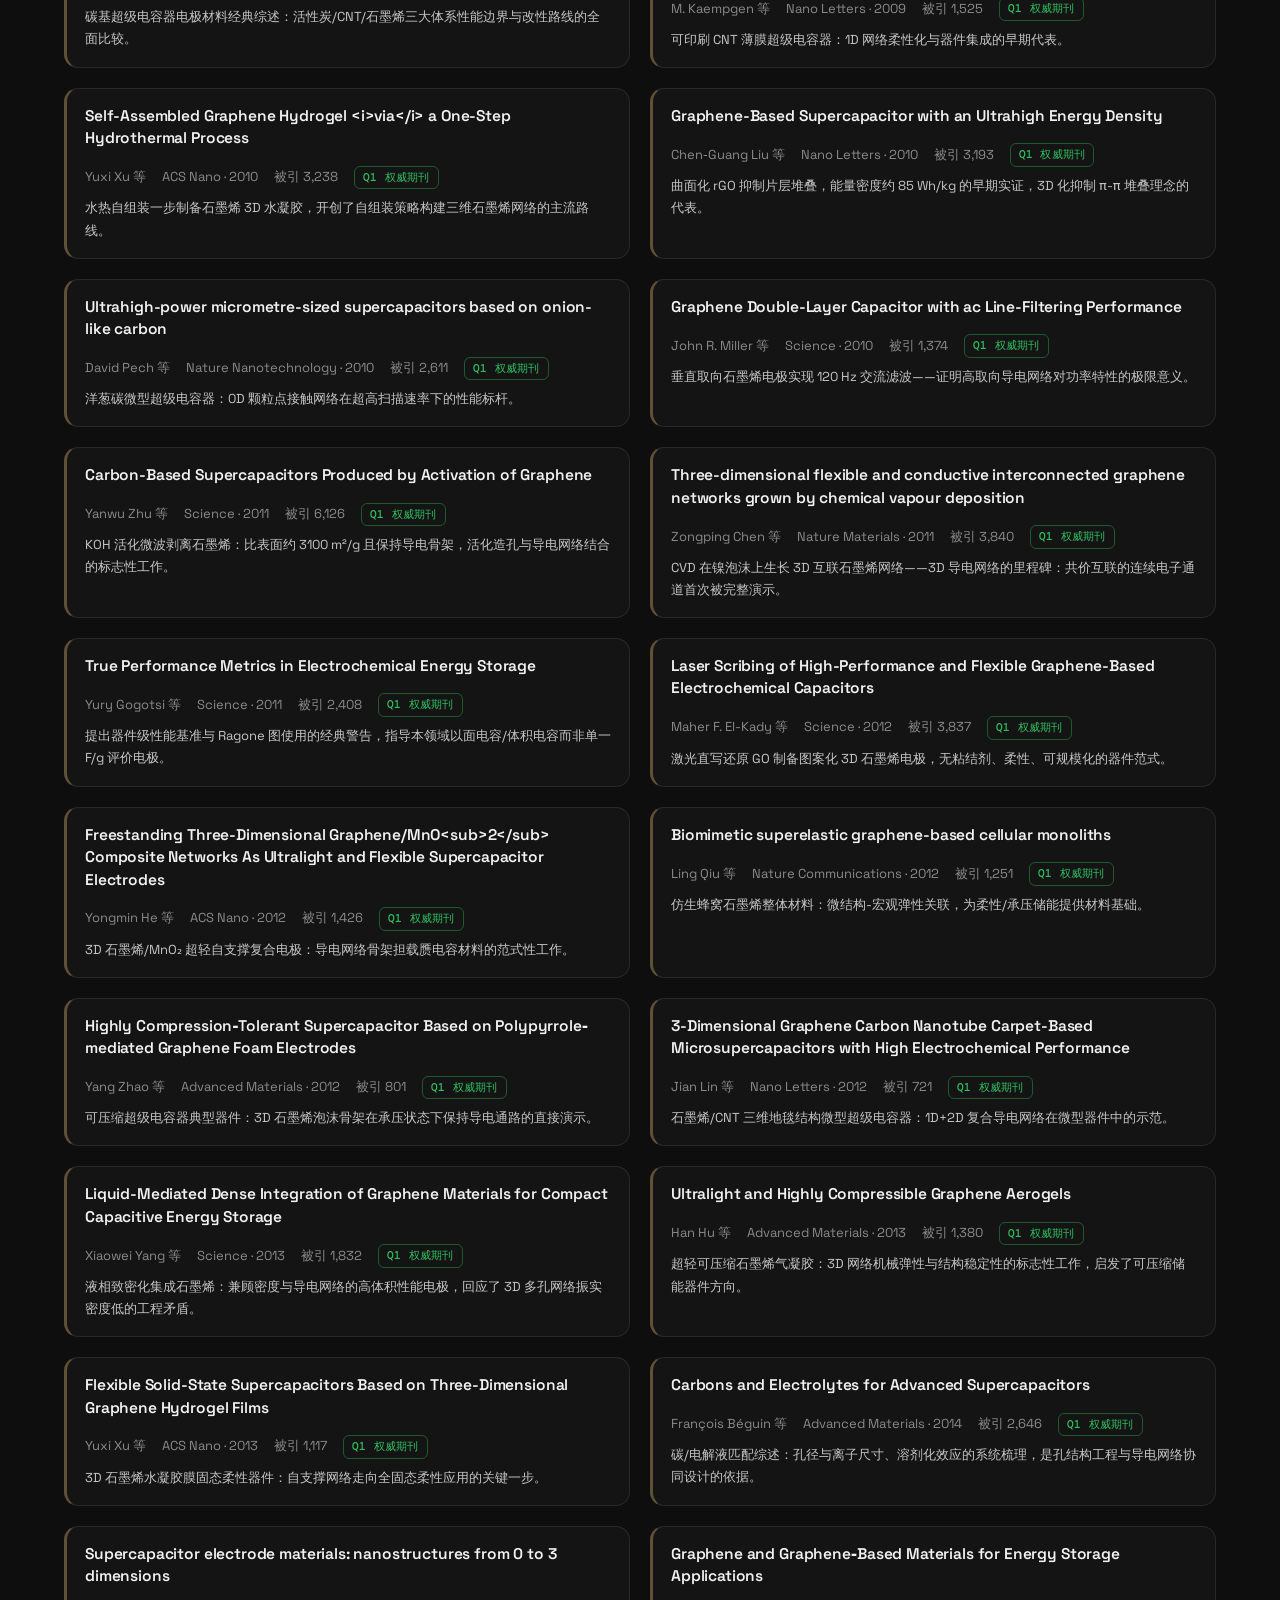
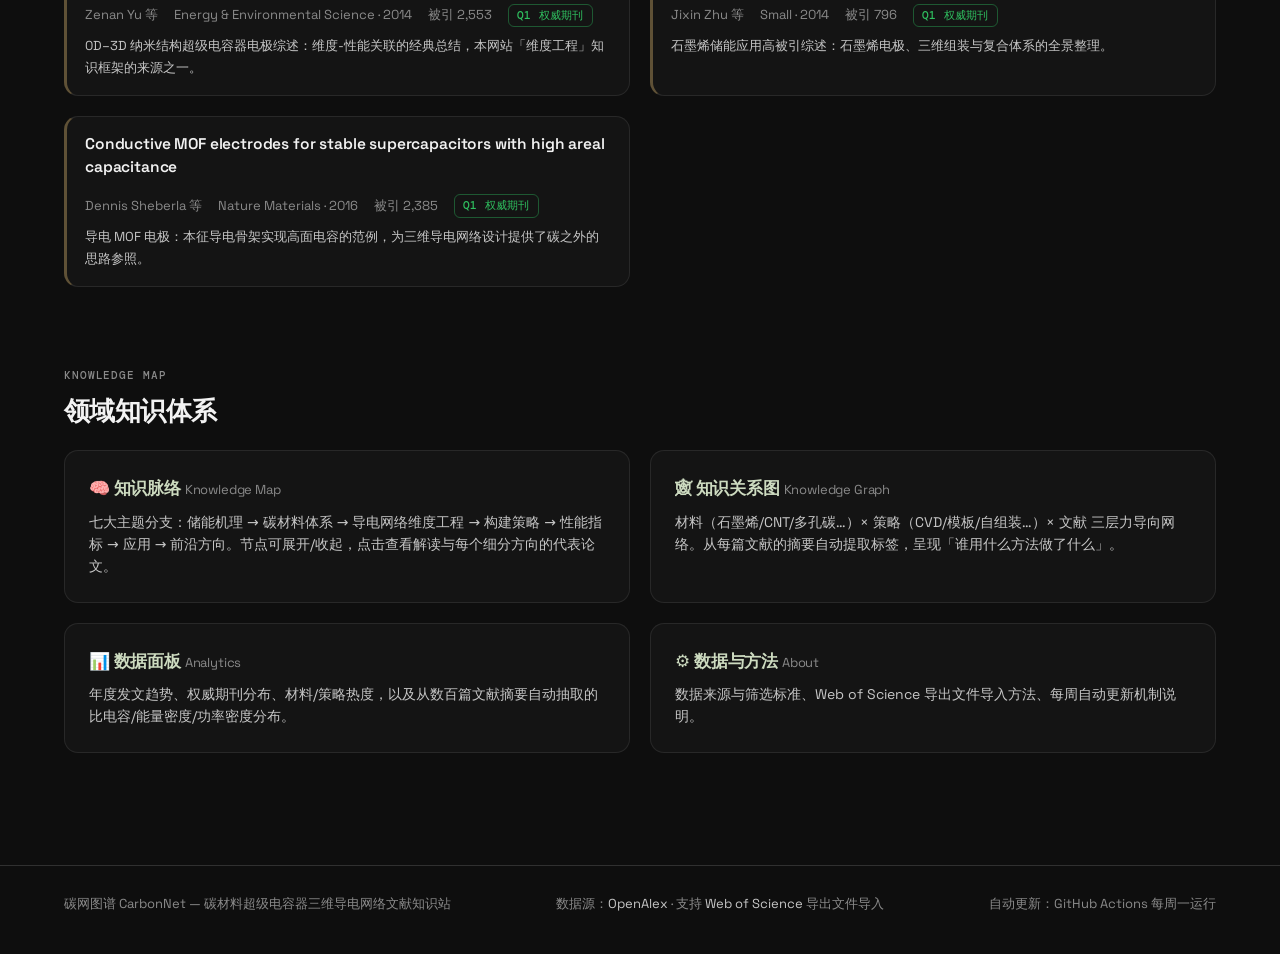
==== commit f66178ee: "redesign: produx.design 风格全站改版 + 首页新增标语带/最新文献/标签云（v=5） - 设计系统重做：近黑编辑式暗色 + 灰阶 + 青铜棕 #5F5136 + 鼠尾草绿 #C" ====
--- a/index.html
+++ b/index.html
@@ -5,8 +5,8 @@
   <meta name="viewport" content="width=device-width, initial-scale=1.0">
   <title>碳网图谱 CarbonNet · 碳材料超级电容器三维导电网络</title>
   <meta name="description" content="碳材料超级电容器三维导电网络文献知识站：知识脉络、知识关系图、文献库与性能数据面板，数据自动更新，来源 OpenAlex / Web of Science 权威索引。">
-  <link rel="stylesheet" href="assets/css/style.css?v=4">
-  <link rel="icon" href="data:image/svg+xml,<svg xmlns='http://www.w3.org/2000/svg' viewBox='0 0 100 100'><circle cx='50' cy='50' r='42' fill='%233987e5'/><circle cx='30' cy='38' r='10' fill='%23fff'/><circle cx='62' cy='58' r='10' fill='%23fff'/></svg>">
+  <link rel="stylesheet" href="assets/css/style.css?v=5">
+  <link rel="icon" href="data:image/svg+xml,<svg xmlns='http://www.w3.org/2000/svg' viewBox='0 0 100 100'><circle cx='50' cy='50' r='42' fill='%235F5136'/><circle cx='30' cy='38' r='10' fill='%23CDDBC0'/><circle cx='62' cy='58' r='10' fill='%23CDDBC0'/></svg>">
 </head>
 <body data-page="home">
 
@@ -30,14 +30,46 @@
       <div class="updated-at" id="updated-at">数据更新于 …</div>
     </section>
 
+    <!-- 大字标语带 -->
+    <section class="statement">
+      <h2>从二维碳片<br><span class="st-accent">到三维网络</span></h2>
+      <div class="st-sub">THE CARBON NETWORK — FROM SHEETS TO SCAFFOLDS</div>
+      <div class="st-nums" id="st-nums">
+        <div class="st-num"><div class="v">—</div><div class="l">收录文献</div></div>
+        <div class="st-num"><div class="v">—</div><div class="l">受控标签</div></div>
+        <div class="st-num"><div class="v">—</div><div class="l">Q1 权威期刊</div></div>
+        <div class="st-num"><div class="v">—</div><div class="l">总被引次数</div></div>
+      </div>
+    </section>
+
     <!-- KPI 数据一览 -->
-    <section class="section" style="padding-top:8px">
+    <section class="section" style="padding-top:40px">
       <div class="kpi-row" id="kpi-row">
         <div class="kpi"><div class="kpi-label">收录文献</div><div class="kpi-value">—</div><div class="kpi-delta">文章 + 综述</div></div>
         <div class="kpi"><div class="kpi-label">WoS/JCR Q1 权威期刊占比</div><div class="kpi-value">—</div><div class="kpi-delta">核心期刊收录</div></div>
         <div class="kpi"><div class="kpi-label">最高单篇被引</div><div class="kpi-value">—</div><div class="kpi-delta">Web of Science 同源引用数据</div></div>
         <div class="kpi"><div class="kpi-label">覆盖年份</div><div class="kpi-value">—</div><div class="kpi-delta">含 1997 年起的经典文献</div></div>
       </div>
+    </section>
+
+    <!-- 最新文献 -->
+    <section class="section">
+      <div class="section-head">
+        <h2 class="section-title"><span class="kicker">Latest</span>最新文献</h2>
+        <a class="section-note" href="papers.html">全部文献 →</a>
+      </div>
+      <div id="latest-list">
+        <div class="empty-state">加载中…</div>
+      </div>
+    </section>
+
+    <!-- 热门主题标签云 -->
+    <section class="section">
+      <div class="section-head">
+        <h2 class="section-title"><span class="kicker">Topics</span>热门主题标签</h2>
+        <span class="section-note">点击标签直达文献库筛选</span>
+      </div>
+      <div class="tag-cloud" id="tag-cloud"></div>
     </section>
 
     <!-- 精选文献 -->
@@ -90,20 +122,100 @@
   </main>
 
   <script src="assets/vendor/echarts.min.js"></script>
-  <script src="assets/js/site.js?v=4"></script>
+  <script src="assets/js/site.js?v=5"></script>
   <script>
+    // 论文卡片构建（精选/最新共用；标题等来自 API 的不可信数据一律用 textContent）
+    function buildPaperCard(p) {
+      const el = document.createElement("article");
+      el.className = "paper-card";
+
+      const title = document.createElement("h3");
+      title.className = "paper-title";
+      const a = document.createElement("a");
+      a.href = p.url || "#";
+      a.target = "_blank";
+      a.rel = "noopener";
+      a.textContent = p.zh_title || p.title;
+      title.appendChild(a);
+      el.appendChild(title);
+      if (p.zh_title) {
+        const en = document.createElement("div");
+        en.textContent = p.title;
+        en.style.cssText = "font-size:12.5px;color:var(--muted);margin-top:3px";
+        en.title = "英文原标题";
+        el.appendChild(en);
+      }
+
+      const meta = document.createElement("div");
+      meta.className = "paper-meta";
+      const span = (txt) => {
+        const s = document.createElement("span");
+        s.textContent = txt;
+        meta.appendChild(s);
+      };
+      span(`${p.journal} · ${p.year}`);
+      span(`被引 ${fmtInt(p.cited_by_count)}`);
+      span(shortAuthors(p.authors));
+      if (p.core_journal) {
+        const b = document.createElement("span");
+        b.className = "badge badge-q1";
+        b.textContent = "Q1 权威期刊";
+        meta.appendChild(b);
+      }
+      if (p.type === "review") {
+        const b = document.createElement("span");
+        b.className = "badge badge-review";
+        b.textContent = "综述";
+        meta.appendChild(b);
+      }
+      if (p.oa) {
+        const b = document.createElement("span");
+        b.className = "badge badge-oa";
+        b.textContent = "开放获取";
+        meta.appendChild(b);
+      }
+      if (p.classic) {
+        const b = document.createElement("span");
+        b.className = "badge badge-classic";
+        b.textContent = "★ 经典";
+        meta.appendChild(b);
+      }
+      el.appendChild(meta);
+
+      const tags = (p.tags || []).slice(0, 5);
+      if (tags.length) {
+        const tw = document.createElement("div");
+        tw.className = "paper-tags";
+        tags.forEach((t) => {
+          const tg = document.createElement("span");
+          tg.className = "tag";
+          tg.textContent = t;
+          tw.appendChild(tg);
+        });
+        el.appendChild(tw);
+      }
+      return el;
+    }
+
     (async () => {
       try {
-        const [stats, featured, classics] = await Promise.all([
-          loadJSON("stats"), loadJSON("featured"), loadJSON("classics"),
+        const [stats, featured, classics, latest] = await Promise.all([
+          loadJSON("stats"), loadJSON("featured"), loadJSON("classics"), loadJSON("latest"),
         ]);
 
         // 更新时间
         document.getElementById("updated-at").textContent =
           `数据更新于 ${fmtDate(stats.last_updated)} · 每周一自动同步最新文献`;
 
+        // 大字标语带核心数字
+        const t = stats.totals;
+        const stNums = document.querySelectorAll("#st-nums .v");
+        stNums[0].textContent = fmtInt(t.papers);
+        stNums[1].textContent = fmtInt(stats.tags.length);
+        stNums[2].textContent = `${t.core_journals_n}+`;
+        stNums[3].textContent = fmtInt(t.cited_total);
+
         // KPI（数字滚动动画，尊重 prefers-reduced-motion）
-        const t = stats.totals;
         const kpis = document.querySelectorAll("#kpi-row .kpi-value");
         const animateNum = (el, end, fmt, dur = 900) => {
           if (REDUCED_MOTION) { el.textContent = fmt(end); return; }
@@ -121,79 +233,40 @@
         animateNum(kpis[2], t.cited_max, fmtInt);
         kpis[3].textContent = `${t.year_min}–${t.year_max}`;
 
-        // 精选文献卡片（标题/作者等来自 API 的不可信数据一律用 textContent）
+        // 最新文献
+        const llist = document.getElementById("latest-list");
+        llist.innerHTML = "";
+        latest.forEach((p, i) => {
+          const el = buildPaperCard(p);
+          el.style.animationDelay = `${Math.min(i, 6) * 55}ms`;
+          llist.appendChild(el);
+        });
+
+        // 热门主题标签云（字号按论文数分档，颜色按类别，点击跳文献库筛选）
+        const TAG_SLOT = { material: 0, strategy: 1, application: 2, metric: 4 };
+        const tc = document.getElementById("tag-cloud");
+        tc.innerHTML = "";
+        const theme = chartTheme();
+        [...stats.tags].sort((a, b) => b.count - a.count).forEach((tg) => {
+          const a = document.createElement("a");
+          a.href = `papers.html?tag=${encodeURIComponent(tg.name)}`;
+          const size = tg.count >= 400 ? 21 : tg.count >= 200 ? 17.5 : tg.count >= 100 ? 14.5 : 12.5;
+          a.style.fontSize = `${size}px`;
+          a.title = `${tg.name} · ${fmtInt(tg.count)} 篇`;
+          const dot = document.createElement("span");
+          dot.className = "tc-dot";
+          dot.style.setProperty("--tc-color", theme.series[TAG_SLOT[tg.category] || 0]);
+          a.appendChild(dot);
+          a.appendChild(document.createTextNode(tg.name));
+          tc.appendChild(a);
+        });
+
+        // 精选文献卡片
         const list = document.getElementById("featured-list");
         list.innerHTML = "";
         featured.forEach((p, i) => {
-          const el = document.createElement("article");
-          el.className = "paper-card";
+          const el = buildPaperCard(p);
           el.style.animationDelay = `${Math.min(i, 6) * 55}ms`;
-
-          const title = document.createElement("h3");
-          title.className = "paper-title";
-          const a = document.createElement("a");
-          a.href = p.url || "#";
-          a.target = "_blank";
-          a.rel = "noopener";
-          a.textContent = p.zh_title || p.title;
-          title.appendChild(a);
-          el.appendChild(title);
-          if (p.zh_title) {
-            const en = document.createElement("div");
-            en.textContent = p.title;
-            en.style.cssText = "font-size:12.5px;color:var(--muted);margin-top:3px";
-            en.title = "英文原标题";
-            el.appendChild(en);
-          }
-
-          const meta = document.createElement("div");
-          meta.className = "paper-meta";
-          const span = (txt) => {
-            const s = document.createElement("span");
-            s.textContent = txt;
-            meta.appendChild(s);
-          };
-          span(`${p.journal} · ${p.year}`);
-          span(`被引 ${fmtInt(p.cited_by_count)}`);
-          span(shortAuthors(p.authors));
-          if (p.core_journal) {
-            const b = document.createElement("span");
-            b.className = "badge badge-q1";
-            b.textContent = "Q1 权威期刊";
-            meta.appendChild(b);
-          }
-          if (p.type === "review") {
-            const b = document.createElement("span");
-            b.className = "badge badge-review";
-            b.textContent = "综述";
-            meta.appendChild(b);
-          }
-          if (p.oa) {
-            const b = document.createElement("span");
-            b.className = "badge badge-oa";
-            b.textContent = "开放获取";
-            meta.appendChild(b);
-          }
-          if (p.classic) {
-            const b = document.createElement("span");
-            b.className = "badge badge-classic";
-            b.textContent = "★ 经典";
-            meta.appendChild(b);
-          }
-          el.appendChild(meta);
-
-          const tags = (p.tags || []).slice(0, 5);
-          if (tags.length) {
-            const tw = document.createElement("div");
-            tw.className = "paper-tags";
-            tags.forEach((t) => {
-              const tg = document.createElement("span");
-              tg.className = "tag";
-              tg.textContent = t;
-              tw.appendChild(tg);
-            });
-            el.appendChild(tw);
-          }
           list.appendChild(el);
         });
 
@@ -263,7 +336,9 @@
       const ctx = canvas.getContext("2d");
       const hero = canvas.parentElement;
       const t0 = chartTheme();
-      const COLORS = [t0.series[0], t0.series[2], t0.series[5], t0.series[6]];
+      // 灰 + 青铜 + 鼠尾草绿 + 低饱和蓝（produx 克制配色）
+      const COLORS = [readToken("--accent"), readToken("--accent-fill"),
+        readToken("--muted"), t0.series[0]];
       const DPR = Math.min(2, window.devicePixelRatio || 1);
       const LINK_DIST = 130;
       let nodes = [], W = 0, H = 0, raf = 0, running = true;
@@ -297,8 +372,8 @@
             const dx = a.x - b.x, dy = a.y - b.y;
             const d2 = dx * dx + dy * dy;
             if (d2 > 0 && d2 < LINK_DIST * LINK_DIST) {
-              const alpha = (1 - Math.sqrt(d2) / LINK_DIST) * 0.26;
-              ctx.strokeStyle = `rgba(140,160,190,${alpha.toFixed(3)})`;
+              const alpha = (1 - Math.sqrt(d2) / LINK_DIST) * 0.2;
+              ctx.strokeStyle = `rgba(140,150,140,${alpha.toFixed(3)})`;
               ctx.beginPath();
               ctx.moveTo(a.x, a.y);
               ctx.lineTo(b.x, b.y);
@@ -335,8 +410,10 @@
       window.addEventListener("resize", () => { resize(); start(); });
       window.addEventListener("themechange", () => {
         const t2 = chartTheme();
-        COLORS[0] = t2.series[0]; COLORS[1] = t2.series[2];
-        COLORS[2] = t2.series[5]; COLORS[3] = t2.series[6];
+        COLORS[0] = readToken("--accent");
+        COLORS[1] = readToken("--accent-fill");
+        COLORS[2] = readToken("--muted");
+        COLORS[3] = t2.series[0];
         nodes.forEach((nd, i) => { nd.c = COLORS[i % COLORS.length]; });
         draw();
       });
--- a/assets/css/style.css
+++ b/assets/css/style.css
@@ -1,59 +1,97 @@
 /* ============================================================
-   碳材料超级电容器三维导电网络 · 设计系统
-   令牌来源：dataviz skill 参考调色板（已验证 CVD/对比度达标）
+   碳网图谱 CarbonNet · 设计系统（produx.design 风格版）
+   ------------------------------------------------------------
+   气质参照 produx.design：近黑编辑式暗色、超大号怪诞体标题、
+   灰阶 + 青铜棕 (#5F5136) + 鼠尾草绿 (#CDDBC0) 点缀、
+   逐词上浮 hero 入场、细边框、17px 毛玻璃顶栏。
+   分类色（s1–s8）仅在图表/标签点中使用，保证数据可读性。
+   字体：Space Grotesk（标题/数字）+ DM Mono（点缀），本地打包。
    ============================================================ */
+
+/* ---------- 本地字体 ---------- */
+@font-face {
+  font-family: "Space Grotesk";
+  src: url("../vendor/fonts/space-grotesk-latin-wght-normal.woff2") format("woff2");
+  font-weight: 300 700;
+  font-style: normal;
+  font-display: swap;
+}
+@font-face {
+  font-family: "DM Mono";
+  src: url("../vendor/fonts/dm-mono-latin-400-normal.woff2") format("woff2");
+  font-weight: 400;
+  font-style: normal;
+  font-display: swap;
+}
+@font-face {
+  font-family: "DM Mono";
+  src: url("../vendor/fonts/dm-mono-latin-500-normal.woff2") format("woff2");
+  font-weight: 500;
+  font-style: normal;
+  font-display: swap;
+}
 
 :root,
 :root[data-theme="dark"] {
   color-scheme: dark;
-  /* 表面与墨水 */
-  --page: #0d0d0d;
-  --surface-1: #1a1a19;
-  --surface-2: #20201f;
-  --ink: #ffffff;
-  --ink-2: #c3c2b7;
-  --muted: #898781;
-  --grid: #2c2c2a;
-  --baseline: #383835;
-  --border: rgba(255, 255, 255, 0.10);
-  --border-strong: rgba(255, 255, 255, 0.16);
-  /* 分类色（8 槽，深色列） */
-  --s1: #3987e5; --s2: #d95926; --s3: #199e70; --s4: #c98500;
-  --s5: #d55181; --s6: #008300; --s7: #9085e9; --s8: #e66767;
-  /* 顺序色阶（蓝，深色模式浅=小值） */
-  --seq-100: #cde2fb; --seq-250: #86b6ef; --seq-300: #6da7ec;
-  --seq-350: #5598e7; --seq-400: #3987e5; --seq-500: #256abf;
-  --seq-600: #184f95; --seq-700: #0d366b;
+  --font-sans: "Space Grotesk", system-ui, -apple-system, "Segoe UI",
+    "Microsoft YaHei", "PingFang SC", "Noto Sans SC", sans-serif;
+  --font-mono: "DM Mono", ui-monospace, "Cascadia Code", Consolas, monospace;
+  /* 表面与墨水（produx 灰阶） */
+  --page: #0e0e0e;
+  --surface-1: #141414;
+  --surface-2: #1c1c1c;
+  --ink: #f2f2f2;
+  --ink-2: #c6c6c6;
+  --muted: #8a8a8a;
+  --grid: #242424;
+  --baseline: #303030;
+  --border: rgba(242, 242, 242, 0.09);
+  --border-strong: rgba(242, 242, 242, 0.17);
+  /* 强调：鼠尾草绿（文字/链接/下划线）+ 青铜棕（填充） */
+  --accent: #cddbc0;
+  --accent-fill: #5f5136;
+  --accent-fill-hover: #6f6040;
+  /* 背景光斑色 */
+  --blob-1: #5f5136; --blob-2: #cddbc0; --blob-3: #6e6e6e;
+  /* 分类色（8 槽，低饱和，仅图表/标签点） */
+  --s1: #6f9bd2; --s2: #cf8f5e; --s3: #5aa88a; --s4: #c8a860;
+  --s5: #c07fa0; --s6: #8fa860; --s7: #918ac6; --s8: #c87f76;
+  /* 顺序色阶（青铜棕明度阶梯，浅=大值） */
+  --seq-100: #ece0c8; --seq-250: #d8c39b; --seq-300: #c6aa77;
+  --seq-350: #b1935c; --seq-400: #9a7c48; --seq-500: #7a6038;
+  --seq-600: #57452c; --seq-700: #372b1d;
   /* 状态色 */
-  --good: #0ca30c; --warning: #fab219; --serious: #ec835a; --critical: #d03b3b;
-  --delta-up: #0ca30c;
-  /* 强调（琥珀，用于 hero 点缀） */
-  --accent: #eda100;
+  --good: #2fbf5f; --warning: #fab219; --serious: #ec835a; --critical: #d03b3b;
+  --delta-up: #2fbf5f;
 }
 
 :root[data-theme="light"] {
   color-scheme: light;
-  --page: #f9f9f7;
-  --surface-1: #fcfcfb;
-  --surface-2: #f1f1ee;
-  --ink: #0b0b0b;
-  --ink-2: #52514e;
-  --muted: #6f6e69; /* 深一档保证 4.5:1（原 #898781 仅 3.7:1） */
-  --grid: #e1e0d9;
-  --baseline: #c3c2b7;
-  --border: rgba(11, 11, 11, 0.10);
-  --border-strong: rgba(11, 11, 11, 0.18);
+  --page: #f2f2f2;
+  --surface-1: #fafafa;
+  --surface-2: #e9e9e9;
+  --ink: #141414;
+  --ink-2: #3f3f3f;
+  --muted: #6a6a6a;
+  --grid: #dfdfdf;
+  --baseline: #c9c9c9;
+  --border: rgba(20, 20, 20, 0.10);
+  --border-strong: rgba(20, 20, 20, 0.20);
+  --accent: #55674a;           /* 加深保证浅底 AA */
+  --accent-fill: #5f5136;      /* 白字对比 6:1 达标 */
+  --accent-fill-hover: #4f432c;
+  --blob-1: #5f5136; --blob-2: #a7b896; --blob-3: #9a9a9a;
   /* 分类色（浅色列） */
-  --s1: #2a78d6; --s2: #eb6834; --s3: #1baf7a; --s4: #eda100;
-  --s5: #e87ba4; --s6: #008300; --s7: #4a3aa7; --s8: #e34948;
-  /* 顺序色阶（蓝，浅色模式浅=小值） */
-  --seq-100: #cde2fb; --seq-250: #86b6ef; --seq-300: #6da7ec;
-  --seq-350: #5598e7; --seq-400: #2a78d6; --seq-500: #256abf;
-  --seq-600: #184f95; --seq-700: #0d366b;
+  --s1: #3d6ea8; --s2: #b06a3c; --s3: #3d8a6b; --s4: #a88a3c;
+  --s5: #a56282; --s6: #74883c; --s7: #6f66a8; --s8: #a8625a;
+  /* 顺序色阶（浅色模式反向锚点由 JS 反转，此处与暗色同一色阶） */
+  --seq-100: #ece0c8; --seq-250: #d8c39b; --seq-300: #c6aa77;
+  --seq-350: #b1935c; --seq-400: #9a7c48; --seq-500: #7a6038;
+  --seq-600: #57452c; --seq-700: #372b1d;
   /* 状态色（固定不换） */
-  --good: #0ca30c; --warning: #fab219; --serious: #ec835a; --critical: #d03b3b;
+  --good: #0ca30c; --warning: #b87800; --serious: #c85f33; --critical: #c22d2d;
   --delta-up: #006300;
-  --accent: #eda100;
 }
 
 /* ---------- 基础 ---------- */
@@ -62,30 +100,32 @@
 html { scroll-behavior: smooth; }
 
 body {
-  font-family: system-ui, -apple-system, "Segoe UI", "Microsoft YaHei",
-    "PingFang SC", "Noto Sans SC", sans-serif;
+  font-family: var(--font-sans);
   background: var(--page);
   color: var(--ink);
   line-height: 1.6;
   font-size: 15px;
   -webkit-font-smoothing: antialiased;
-  /* 顶部氛围光晕 */
+  /* 顶部氛围光晕（青铜 + 鼠尾草绿，克制） */
   background-image: radial-gradient(1100px 480px at 50% -180px,
-    color-mix(in srgb, var(--s1) 8%, transparent), transparent 70%);
+    color-mix(in srgb, var(--accent-fill) 9%, transparent),
+    color-mix(in srgb, var(--accent) 4%, transparent) 55%,
+    transparent 72%);
   background-repeat: no-repeat;
 }
 
-a { color: var(--s1); text-decoration: none; }
+a { color: var(--accent); text-decoration: none; }
 a:hover { text-decoration: underline; }
 
 .container { max-width: 1200px; margin: 0 auto; padding: 0 24px; }
 
-/* ---------- 顶栏 ---------- */
+/* ---------- 顶栏（17px 毛玻璃，produx 同款） ---------- */
 .site-header {
   position: sticky; top: 0; z-index: 100;
-  background: color-mix(in srgb, var(--page) 86%, transparent);
-  backdrop-filter: blur(10px);
-  border-bottom: 1px solid var(--border);
+  background: color-mix(in srgb, var(--page) 80%, transparent);
+  backdrop-filter: blur(17px);
+  -webkit-backdrop-filter: blur(17px);
+  border-bottom: 1px solid var(--baseline);
 }
 .header-inner {
   max-width: 1200px; margin: 0 auto; padding: 0 24px;
@@ -93,14 +133,14 @@
 }
 .brand {
   display: flex; align-items: center; gap: 10px;
-  font-weight: 600; font-size: 15px; color: var(--ink);
-  white-space: nowrap;
+  font-weight: 650; font-size: 15px; color: var(--ink);
+  letter-spacing: -0.01em; white-space: nowrap;
 }
 .brand:hover { text-decoration: none; }
 .brand-dot {
   width: 10px; height: 10px; border-radius: 50%;
-  background: var(--s1);
-  box-shadow: 0 0 0 4px color-mix(in srgb, var(--s1) 22%, transparent);
+  background: var(--accent-fill);
+  box-shadow: 0 0 0 4px color-mix(in srgb, var(--accent-fill) 22%, transparent);
 }
 .nav { display: flex; gap: 2px; flex: 1; }
 .nav a {
@@ -122,63 +162,106 @@
 /* ---------- 页脚 ---------- */
 .site-footer {
   margin-top: 72px; padding: 28px 0 40px;
-  border-top: 1px solid var(--border);
+  border-top: 1px solid var(--baseline);
   color: var(--muted); font-size: 13px;
 }
 .site-footer .container { display: flex; flex-wrap: wrap; gap: 12px 32px; justify-content: space-between; }
 .site-footer a { color: var(--ink-2); }
 
-/* ---------- Hero ---------- */
-.hero { position: relative; padding: 72px 0 40px; }
+/* ---------- Hero（编辑式巨字 + 逐词上浮） ---------- */
+.hero { position: relative; padding: 84px 0 48px; }
 /* 背景粒子网络画布（"碳网"意象），垫在内容之下 */
 #hero-canvas {
   position: absolute; inset: 0; width: 100%; height: 100%;
-  pointer-events: none; opacity: 0.6;
-}
-:root[data-theme="light"] #hero-canvas { opacity: 0.45; }
+  pointer-events: none; opacity: 0.5;
+}
+:root[data-theme="light"] #hero-canvas { opacity: 0.4; }
 .hero > :not(#hero-canvas) { position: relative; z-index: 1; }
 .hero-eyebrow {
   display: inline-flex; align-items: center; gap: 8px;
-  font-size: 13px; color: var(--s1);
-  border: 1px solid color-mix(in srgb, var(--s1) 35%, transparent);
-  border-radius: 999px; padding: 4px 14px; margin-bottom: 20px;
+  font-family: var(--font-mono); font-size: 12px; letter-spacing: 0.03em;
+  color: var(--accent);
+  border: 1px solid color-mix(in srgb, var(--accent-fill) 45%, transparent);
+  border-radius: 999px; padding: 4px 14px; margin-bottom: 22px;
 }
 .hero h1 {
-  font-size: clamp(30px, 5vw, 46px);
-  font-weight: 700; line-height: 1.25; letter-spacing: -0.01em;
-  max-width: 860px;
-}
-.hero h1 .accent { color: var(--s1); }
+  font-size: clamp(34px, 5.6vw, 66px);
+  font-weight: 700; line-height: 1.12; letter-spacing: -0.02em;
+  max-width: 900px;
+}
+.hero h1 .accent { color: var(--accent); }
+/* 逐词上浮入场（site.js 注入 .w/.wi，produx 同款遮罩滑出） */
+.hero h1 .w {
+  display: inline-block; overflow: hidden; vertical-align: top;
+  padding-bottom: 0.06em; margin-bottom: -0.06em;
+}
+.hero h1 .wi {
+  display: inline-block;
+  transform: translateY(115%);
+  animation: word-up 0.9s cubic-bezier(0.22, 0.61, 0.36, 1) forwards;
+}
+@keyframes word-up { to { transform: translateY(0); } }
 .hero-sub {
-  margin-top: 18px; max-width: 720px;
+  margin-top: 20px; max-width: 720px;
   color: var(--ink-2); font-size: 16px;
 }
 .hero-actions { margin-top: 28px; display: flex; gap: 12px; flex-wrap: wrap; }
-.updated-at { color: var(--muted); font-size: 13px; margin-top: 22px; }
+.updated-at {
+  margin-top: 22px; color: var(--muted);
+  font-family: var(--font-mono); font-size: 12.5px;
+}
+
+/* ---------- 大字标语带（produx 风格全宽 statement） ---------- */
+.statement {
+  padding: 96px 0; text-align: center;
+  border-top: 1px solid var(--baseline);
+  border-bottom: 1px solid var(--baseline);
+}
+.statement h2 {
+  font-size: clamp(28px, 4.6vw, 54px);
+  font-weight: 700; letter-spacing: -0.02em; line-height: 1.15;
+}
+.statement .st-accent { color: var(--accent); }
+.statement .st-sub {
+  margin-top: 18px; color: var(--muted);
+  font-family: var(--font-mono); font-size: 12.5px; letter-spacing: 0.04em;
+}
+.statement .st-nums {
+  margin-top: 44px; display: flex; gap: 56px; justify-content: center; flex-wrap: wrap;
+}
+.st-num .v {
+  font-size: 34px; font-weight: 650; letter-spacing: -0.02em;
+  font-variant-numeric: tabular-nums;
+}
+.st-num .l {
+  margin-top: 4px; color: var(--muted);
+  font-family: var(--font-mono); font-size: 12px;
+}
 
 /* ---------- 按钮 ---------- */
 .btn {
   display: inline-flex; align-items: center; gap: 8px;
   padding: 9px 18px; border-radius: 8px; font-size: 14px; font-weight: 500;
-  border: 1px solid var(--border-strong); background: var(--surface-1);
+  border: 1px solid var(--baseline); background: var(--surface-1);
   color: var(--ink); cursor: pointer;
   transition: background .15s ease, border-color .15s ease,
     transform .15s ease, box-shadow .2s ease;
 }
-.btn:hover { background: var(--surface-2); text-decoration: none; transform: translateY(-1px); }
+.btn:hover { background: var(--surface-2); text-decoration: none; transform: translateY(-1px); border-color: var(--border-strong); }
 .btn:active { transform: translateY(0); }
-.btn-primary { background: var(--s1); border-color: var(--s1); color: #fff; }
+.btn-primary { background: var(--accent-fill); border-color: var(--accent-fill); color: #f2f2f2; }
 .btn-primary:hover {
-  background: color-mix(in srgb, var(--s1) 88%, #000);
-  box-shadow: 0 6px 18px -6px color-mix(in srgb, var(--s1) 55%, transparent);
+  background: var(--accent-fill-hover);
+  box-shadow: 0 6px 18px -6px color-mix(in srgb, var(--accent-fill) 60%, transparent);
 }
 
 /* ---------- 布局 ---------- */
 .section { padding: 40px 0; }
 .section-head { display: flex; align-items: baseline; justify-content: space-between; gap: 16px; margin-bottom: 18px; flex-wrap: wrap; }
-.section-title { font-size: 20px; font-weight: 700; letter-spacing: -0.01em; }
+.section-title { font-size: 26px; font-weight: 700; letter-spacing: -0.02em; }
 .section-title .kicker {
-  display: block; font-size: 12px; font-weight: 600; letter-spacing: 0.08em;
+  display: block; font-family: var(--font-mono);
+  font-size: 11px; font-weight: 500; letter-spacing: 0.08em;
   text-transform: uppercase; color: var(--muted); margin-bottom: 6px;
 }
 .section-note { color: var(--muted); font-size: 13px; }
@@ -190,8 +273,8 @@
 .card {
   background: var(--surface-1);
   border: 1px solid var(--border);
-  border-radius: 10px;
-  padding: 22px;
+  border-radius: 14px;
+  padding: 24px;
   transition: transform .18s ease, border-color .18s ease, box-shadow .22s ease;
 }
 .card:hover {
@@ -202,7 +285,7 @@
 :root[data-theme="light"] .card:hover {
   box-shadow: 0 10px 28px -16px rgba(11, 11, 11, 0.2);
 }
-.card h3 { font-size: 16px; font-weight: 600; margin-bottom: 8px; }
+.card h3 { font-size: 17px; font-weight: 600; letter-spacing: -0.01em; margin-bottom: 8px; }
 .card p { color: var(--ink-2); font-size: 14px; }
 
 /* ---------- KPI 统计块 ---------- */
@@ -211,7 +294,7 @@
 .kpi {
   background: var(--surface-1);
   border: 1px solid var(--border);
-  border-radius: 10px; padding: 18px 20px;
+  border-radius: 14px; padding: 20px 22px;
   transition: transform .18s ease, border-color .18s ease, box-shadow .22s ease;
 }
 .kpi:hover {
@@ -222,17 +305,18 @@
 :root[data-theme="light"] .kpi:hover {
   box-shadow: 0 10px 28px -16px rgba(11, 11, 11, 0.2);
 }
-.kpi-label { font-size: 12.5px; color: var(--muted); }
+.kpi-label { font-family: var(--font-mono); font-size: 12px; color: var(--muted); }
 .kpi-value {
-  font-size: 30px; font-weight: 650; letter-spacing: -0.02em;
-  margin-top: 6px; font-variant-numeric: tabular-nums;
+  font-size: 40px; font-weight: 650; letter-spacing: -0.03em;
+  margin-top: 8px; font-variant-numeric: tabular-nums;
 }
 .kpi-delta { font-size: 12.5px; color: var(--muted); margin-top: 4px; }
 
 /* ---------- 徽章 / 标签 ---------- */
 .badge {
   display: inline-flex; align-items: center; gap: 6px;
-  font-size: 12px; font-weight: 500;
+  font-family: var(--font-mono); font-size: 11px; font-weight: 500;
+  letter-spacing: 0.02em;
   border-radius: 6px; padding: 2px 8px;
   border: 1px solid var(--border); color: var(--ink-2);
   white-space: nowrap;
@@ -240,6 +324,7 @@
 .badge-q1 { color: var(--good); border-color: color-mix(in srgb, var(--good) 40%, transparent); }
 .badge-review { color: var(--s5); border-color: color-mix(in srgb, var(--s5) 40%, transparent); }
 .badge-oa { color: var(--s3); border-color: color-mix(in srgb, var(--s3) 40%, transparent); }
+.badge-classic { color: var(--s4); border-color: color-mix(in srgb, var(--s4) 40%, transparent); }
 .tag {
   display: inline-flex; align-items: center;
   font-size: 12px; border-radius: 999px;
@@ -250,14 +335,32 @@
 .tag:hover { border-color: var(--border-strong); color: var(--ink); }
 .tag-dot { width: 7px; height: 7px; border-radius: 50%; margin-right: 6px; flex-shrink: 0; }
 
+/* ---------- 热门主题标签云（首页） ---------- */
+.tag-cloud {
+  display: flex; flex-wrap: wrap; gap: 6px 24px;
+  align-items: baseline; justify-content: center;
+  padding: 8px 0 4px;
+}
+.tag-cloud a {
+  display: inline-flex; align-items: center; gap: 6px;
+  color: var(--ink-2); text-decoration: none; line-height: 1.4;
+  transition: color .18s ease, transform .18s ease;
+}
+.tag-cloud a:hover { color: var(--accent); transform: translateY(-2px); text-decoration: none; }
+.tag-cloud .tc-dot {
+  width: 6px; height: 6px; border-radius: 50%; flex-shrink: 0;
+  background: var(--tc-color, var(--muted));
+}
+
 /* ---------- 表格 ---------- */
 .table-wrap { overflow-x: auto; }
 table.data-table {
   width: 100%; border-collapse: collapse; font-size: 13.5px;
 }
 .data-table th {
-  text-align: left; font-weight: 600; color: var(--muted);
-  font-size: 12px; text-transform: uppercase; letter-spacing: 0.05em;
+  text-align: left; font-weight: 500; color: var(--muted);
+  font-family: var(--font-mono); font-size: 11px; letter-spacing: 0.06em;
+  text-transform: uppercase;
   padding: 10px 12px; border-bottom: 1px solid var(--baseline);
   white-space: nowrap;
 }
@@ -270,13 +373,13 @@
 .data-table th.num { text-align: right; }
 .sortable { cursor: pointer; user-select: none; }
 .sortable:hover { color: var(--ink); }
-.sortable .arrow { font-size: 10px; color: var(--s1); }
+.sortable .arrow { font-size: 10px; color: var(--accent); }
 
 /* ---------- 筛选行 ---------- */
 .filter-row {
   display: flex; flex-wrap: wrap; gap: 10px; align-items: center;
   padding: 14px 16px; margin-bottom: 18px;
-  background: var(--surface-1); border: 1px solid var(--border); border-radius: 10px;
+  background: var(--surface-1); border: 1px solid var(--border); border-radius: 12px;
 }
 .filter-row input[type="search"], .filter-row select {
   background: var(--surface-2); color: var(--ink);
@@ -286,16 +389,19 @@
 .filter-row input[type="search"] { min-width: 220px; flex: 1; }
 .filter-row select { cursor: pointer; }
 .filter-row input:focus, .filter-row select:focus {
-  outline: 2px solid color-mix(in srgb, var(--s1) 55%, transparent);
+  outline: 2px solid color-mix(in srgb, var(--accent) 55%, transparent);
   outline-offset: 1px; border-color: transparent;
 }
-.filter-count { color: var(--muted); font-size: 13px; margin-left: auto; }
+.filter-count {
+  margin-left: auto; color: var(--muted);
+  font-family: var(--font-mono); font-size: 12px;
+}
 
 /* ---------- 论文卡片 ---------- */
 .paper-card {
   background: var(--surface-1);
   border: 1px solid var(--border);
-  border-radius: 10px; padding: 18px 20px;
+  border-radius: 14px; padding: 18px 20px;
   animation: fade-up .5s cubic-bezier(.22,.61,.36,1) both;
   transition: transform .18s ease, border-color .18s ease, box-shadow .22s ease;
 }
@@ -308,9 +414,9 @@
   box-shadow: 0 10px 28px -16px rgba(11, 11, 11, 0.2);
 }
 .paper-card + .paper-card { margin-top: 14px; }
-.paper-title { font-size: 15.5px; font-weight: 600; line-height: 1.45; }
+.paper-title { font-size: 15.5px; font-weight: 600; line-height: 1.45; letter-spacing: -0.01em; }
 .paper-title a { color: var(--ink); }
-.paper-title a:hover { color: var(--s1); }
+.paper-title a:hover { color: var(--accent); }
 .paper-meta {
   display: flex; flex-wrap: wrap; gap: 6px 16px; align-items: center;
   margin-top: 8px; color: var(--muted); font-size: 13px;
@@ -322,12 +428,11 @@
 .paper-tags { margin-top: 10px; }
 
 /* ---------- 经典文献卡片 ---------- */
-.badge-classic { color: var(--s4); border-color: color-mix(in srgb, var(--s4) 40%, transparent); }
 .classic-card {
   background: var(--surface-1);
   border: 1px solid var(--border);
-  border-left: 3px solid var(--s4);
-  border-radius: 10px; padding: 16px 18px;
+  border-left: 3px solid var(--accent-fill);
+  border-radius: 14px; padding: 16px 18px;
   display: flex; flex-direction: column; gap: 8px;
   animation: fade-up .5s cubic-bezier(.22,.61,.36,1) both;
   transition: transform .18s ease, border-color .18s ease, box-shadow .22s ease;
@@ -371,12 +476,12 @@
 }
 /* 品牌圆点呼吸光晕 */
 @keyframes brand-pulse {
-  0%, 100% { box-shadow: 0 0 0 4px color-mix(in srgb, var(--s1) 22%, transparent); }
-  50%      { box-shadow: 0 0 0 7px color-mix(in srgb, var(--s1) 10%, transparent); }
+  0%, 100% { box-shadow: 0 0 0 4px color-mix(in srgb, var(--accent-fill) 22%, transparent); }
+  50%      { box-shadow: 0 0 0 7px color-mix(in srgb, var(--accent-fill) 10%, transparent); }
 }
 .brand-dot { animation: brand-pulse 3.2s ease-in-out infinite; }
 
-/* 减少动效偏好：禁用图表动画 */
+/* 减少动效偏好：禁用动画与过渡 */
 @media (prefers-reduced-motion: reduce) {
   * { animation-duration: 0.01ms !important; transition-duration: 0.01ms !important; }
 }
@@ -388,39 +493,50 @@
 .chart-sm { height: 280px; }
 .chart-card {
   background: var(--surface-1);
-  border: 1px solid var(--border); border-radius: 10px;
+  border: 1px solid var(--border); border-radius: 14px;
   padding: 18px 20px 12px;
 }
-.chart-card .chart-title { font-size: 15px; font-weight: 600; margin-bottom: 4px; }
-.chart-card .chart-sub { color: var(--muted); font-size: 12.5px; margin-bottom: 10px; }
-.chart-card .chart-note { color: var(--muted); font-size: 12px; padding-top: 8px; border-top: 1px solid var(--grid); margin-top: 8px; }
+.chart-card .chart-title {
+  font-size: 15.5px; font-weight: 600; letter-spacing: -0.01em; margin-bottom: 4px;
+}
+.chart-card .chart-sub {
+  color: var(--muted); font-family: var(--font-mono);
+  font-size: 11.5px; letter-spacing: 0.02em; margin-bottom: 10px;
+}
+.chart-card .chart-note {
+  color: var(--muted); font-family: var(--font-mono);
+  font-size: 11.5px; padding-top: 8px;
+  border-top: 1px solid var(--grid); margin-top: 8px;
+}
 
 /* ---------- 知识脉络页 ---------- */
 .mindmap-wrap {
   position: relative;
   background: var(--surface-1);
-  border: 1px solid var(--border); border-radius: 10px;
+  border: 1px solid var(--border); border-radius: 14px;
   overflow: hidden;
 }
 #mindmap { width: 100%; height: calc(100vh - 220px); min-height: 560px; }
 .mindmap-hint {
   position: absolute; left: 14px; bottom: 12px;
-  color: var(--muted); font-size: 12px; pointer-events: none;
+  color: var(--muted); font-family: var(--font-mono);
+  font-size: 11.5px; pointer-events: none;
 }
 .node-detail-panel {
   position: absolute; right: 14px; top: 14px; width: 340px; max-width: 82%;
   max-height: calc(100% - 28px); overflow-y: auto;
   background: color-mix(in srgb, var(--surface-1) 92%, transparent);
   backdrop-filter: blur(8px);
-  border: 1px solid var(--border-strong); border-radius: 10px;
+  border: 1px solid var(--border-strong); border-radius: 14px;
   padding: 16px; font-size: 13.5px; display: none;
   animation: fade-up .28s cubic-bezier(.22,.61,.36,1) both;
 }
 .node-detail-panel h4 { font-size: 15px; margin-bottom: 2px; }
-.node-detail-panel .en { color: var(--s1); font-size: 12.5px; margin-bottom: 8px; }
+.node-detail-panel .en { color: var(--accent); font-family: var(--font-mono); font-size: 12px; margin-bottom: 8px; }
 .node-detail-panel p { color: var(--ink-2); }
 .detail-heading {
-  font-size: 12px; font-weight: 700; letter-spacing: .05em;
+  font-size: 11px; font-weight: 500; letter-spacing: .06em;
+  font-family: var(--font-mono);
   color: var(--muted); margin: 12px 0 8px;
   border-top: 1px solid var(--grid); padding-top: 10px;
 }
@@ -429,7 +545,7 @@
   display: block; color: var(--ink); font-size: 13px;
   line-height: 1.5; font-weight: 500;
 }
-.detail-paper a:hover { color: var(--s1); }
+.detail-paper a:hover { color: var(--accent); }
 .detail-paper-meta {
   color: var(--muted); font-size: 12px; margin-top: 2px;
   font-variant-numeric: tabular-nums;
@@ -437,37 +553,38 @@
 
 /* ---------- 关于页 ---------- */
 .prose { max-width: 760px; }
-.prose h2 { font-size: 19px; margin: 34px 0 12px; }
+.prose h2 { font-size: 22px; font-weight: 700; letter-spacing: -0.01em; margin: 34px 0 12px; }
 .prose p, .prose li { color: var(--ink-2); font-size: 14.5px; margin-bottom: 10px; }
 .prose ul, .prose ol { padding-left: 22px; }
 .prose code {
-  font-family: ui-monospace, "Cascadia Code", Consolas, monospace;
-  font-size: 13px; background: var(--surface-2);
+  font-family: var(--font-mono);
+  font-size: 12.5px; background: var(--surface-2);
   border: 1px solid var(--border); border-radius: 5px; padding: 1px 6px;
 }
 .prose pre {
   background: var(--surface-1); border: 1px solid var(--border);
-  border-radius: 10px; padding: 16px; overflow-x: auto;
+  border-radius: 12px; padding: 16px; overflow-x: auto;
   font-size: 13px; margin: 12px 0;
 }
 .prose pre code { background: none; border: none; padding: 0; }
 .prose .note {
-  border-left: 3px solid var(--s1); padding: 10px 14px;
-  background: color-mix(in srgb, var(--s1) 8%, transparent);
+  border-left: 3px solid var(--accent-fill); padding: 10px 14px;
+  background: color-mix(in srgb, var(--accent-fill) 8%, transparent);
   border-radius: 0 8px 8px 0; font-size: 13.5px; margin: 14px 0;
 }
 
 /* ---------- 其他 ---------- */
 .pagination { display: flex; gap: 8px; justify-content: center; margin-top: 24px; flex-wrap: wrap; }
 .pagination button {
-  min-width: 36px; padding: 7px 12px; border-radius: 8px; font-size: 14px;
+  min-width: 36px; padding: 7px 12px; border-radius: 8px;
+  font-family: var(--font-mono); font-size: 13px;
   border: 1px solid var(--border); background: var(--surface-1);
   color: var(--ink); cursor: pointer;
 }
-.pagination button.active { background: var(--s1); border-color: var(--s1); color: #fff; }
+.pagination button.active { background: var(--accent-fill); border-color: var(--accent-fill); color: #f2f2f2; }
 .pagination button:disabled { opacity: 0.4; cursor: default; }
 .pagination button:not(:disabled):hover { background: var(--surface-2); }
-.pagination button.active:hover { background: var(--s1); }
+.pagination button.active:hover { background: var(--accent-fill-hover); }
 
 .empty-state { text-align: center; color: var(--muted); padding: 48px 0; }
 
@@ -475,7 +592,7 @@
 .muted { color: var(--muted); }
 .mt-8 { margin-top: 8px; } .mt-16 { margin-top: 16px; } .mt-24 { margin-top: 24px; }
 
-::selection { background: color-mix(in srgb, var(--s1) 35%, transparent); }
+::selection { background: color-mix(in srgb, var(--accent) 30%, transparent); }
 
 /* 滚动条 */
 ::-webkit-scrollbar { width: 10px; height: 10px; }
@@ -486,7 +603,7 @@
 .ai-panel {
   background: var(--surface-1);
   border: 1px solid var(--border);
-  border-radius: 10px;
+  border-radius: 14px;
   margin-bottom: 18px;
   overflow: hidden;
 }
@@ -495,13 +612,13 @@
   padding: 14px 18px;
 }
 .ai-title { font-weight: 650; font-size: 15px; letter-spacing: -0.01em; }
-.ai-status { color: var(--muted); font-size: 12.5px; }
+.ai-status { color: var(--muted); font-family: var(--font-mono); font-size: 12px; }
 .ai-settings-box {
   padding: 14px 18px; background: var(--surface-2);
   border-bottom: 1px solid var(--border);
 }
 .ai-settings-row { display: flex; gap: 10px; flex-wrap: wrap; align-items: center; }
-.ai-settings-box label { font-size: 13px; color: var(--ink-2); }
+.ai-settings-box label { font-family: var(--font-mono); font-size: 12px; color: var(--ink-2); }
 .ai-settings-box input[type="password"], .ai-settings-box input[type="text"], .ai-settings-box select {
   background: var(--surface-1); color: var(--ink);
   border: 1px solid var(--border); border-radius: 8px;
@@ -511,7 +628,7 @@
 .ai-settings-box input[type="text"] { flex: 1; min-width: 220px; }
 .ai-settings-box select { cursor: pointer; }
 .ai-settings-box input:focus, .ai-settings-box select:focus {
-  outline: 2px solid color-mix(in srgb, var(--s1) 55%, transparent);
+  outline: 2px solid color-mix(in srgb, var(--accent) 55%, transparent);
   outline-offset: 1px; border-color: transparent;
 }
 .ai-note { font-size: 12.5px; color: var(--muted); margin-top: 10px; line-height: 1.7; }
@@ -537,7 +654,7 @@
 }
 .ai-msg-user {
   align-self: flex-end;
-  background: var(--s1); color: #fff;
+  background: var(--accent-fill); color: #f2f2f2;
   border-radius: 12px 12px 4px 12px;
 }
 .ai-msg-ai {
@@ -556,27 +673,28 @@
 }
 @keyframes ai-pulse { 0%, 100% { opacity: 1; } 50% { opacity: 0.45; } }
 .cite-ref {
-  background: color-mix(in srgb, var(--s1) 16%, transparent);
-  color: var(--s1); border: 0; border-radius: 5px;
+  background: color-mix(in srgb, var(--accent) 16%, transparent);
+  color: var(--accent); border: 0; border-radius: 5px;
   padding: 0 5px; margin: 0 1px; font-size: 11.5px; font-weight: 600;
-  cursor: pointer; font-family: inherit; vertical-align: 1px;
-}
-.cite-ref:hover { background: color-mix(in srgb, var(--s1) 30%, transparent); }
+  cursor: pointer; font-family: var(--font-mono); vertical-align: 1px;
+}
+.cite-ref:hover { background: color-mix(in srgb, var(--accent) 30%, transparent); }
 .ai-refs { border-top: 1px solid var(--grid); margin-top: 12px; padding-top: 10px; }
-.ai-ref-heading { font-size: 12.5px; font-weight: 650; color: var(--muted); margin-bottom: 8px; }
+.ai-ref-heading { font-family: var(--font-mono); font-size: 12px; font-weight: 500; color: var(--muted); margin-bottom: 8px; }
 .ai-ref { display: flex; gap: 10px; padding: 8px 10px; border-radius: 8px; }
 .ai-ref + .ai-ref { margin-top: 4px; }
 .ai-ref-idx {
   flex-shrink: 0; width: 22px; height: 22px; border-radius: 6px;
-  background: color-mix(in srgb, var(--s1) 18%, transparent);
-  color: var(--s1); font-size: 12px; font-weight: 650;
+  background: color-mix(in srgb, var(--accent) 18%, transparent);
+  color: var(--accent); font-size: 12px; font-weight: 500;
+  font-family: var(--font-mono);
   display: inline-flex; align-items: center; justify-content: center;
   font-variant-numeric: tabular-nums;
 }
 .ai-ref.flash { animation: ai-flash 1.2s ease; }
 @keyframes ai-flash {
   0%, 100% { background: transparent; }
-  25%, 75% { background: color-mix(in srgb, var(--s1) 22%, transparent); }
+  25%, 75% { background: color-mix(in srgb, var(--accent) 22%, transparent); }
 }
 .ai-input-row {
   display: flex; gap: 10px; align-items: center;
@@ -588,7 +706,7 @@
   padding: 10px 14px; font-size: 14px; font-family: inherit;
 }
 .ai-input:focus {
-  outline: 2px solid color-mix(in srgb, var(--s1) 55%, transparent);
+  outline: 2px solid color-mix(in srgb, var(--accent) 55%, transparent);
   outline-offset: 1px; border-color: transparent;
 }
 @media (max-width: 720px) {
@@ -596,12 +714,12 @@
 }
 
 /* ============================================================
-   流体动效层
+   流体动效层（produx 克制版）
    ------------------------------------------------------------
-   1) .fluid-bg        全站流体光晕背景（三个缓慢漂移旋转的色斑，
-                       仅 transform 动画，合成器友好；JS 注入）
-   2) hero 标题流光     重点词流动渐变文字
-   3) 卡片光泽扫过      hover 时一道光泽斜向划过（液体质感）
+   1) .fluid-bg        全站流体光晕背景（青铜/鼠尾草绿/中性灰
+                       三色斑缓慢漂移，仅 transform 动画）
+   2) 卡片光泽扫过      hover 时一道鼠尾草绿光泽斜向划过
+   3) 卡片悬浮跟随      光标聚光 + 3D 微倾斜（JS 写入 CSS 变量）
    4) 导航下划线滑动 / 按钮按压回弹
    ============================================================ */
 
@@ -618,27 +736,27 @@
   will-change: transform;
 }
 .fluid-bg i:nth-child(1) {
-  background: radial-gradient(circle at 38% 38%, var(--s1) 0%, transparent 62%);
-  opacity: 0.15;
+  background: radial-gradient(circle at 38% 38%, var(--blob-1) 0%, transparent 62%);
+  opacity: 0.10;
   animation: fluid-drift-1 34s ease-in-out infinite alternate;
 }
 .fluid-bg i:nth-child(2) {
-  background: radial-gradient(circle at 62% 60%, var(--s5) 0%, transparent 58%);
-  opacity: 0.10;
+  background: radial-gradient(circle at 62% 60%, var(--blob-2) 0%, transparent 58%);
+  opacity: 0.07;
   border-radius: 55% 45% 42% 58% / 44% 56% 44% 56%;
   animation: fluid-drift-2 46s ease-in-out infinite alternate;
   animation-delay: -14s;
 }
 .fluid-bg i:nth-child(3) {
-  background: radial-gradient(circle at 50% 45%, var(--s3) 0%, transparent 60%);
-  opacity: 0.09;
+  background: radial-gradient(circle at 50% 45%, var(--blob-3) 0%, transparent 60%);
+  opacity: 0.10;
   border-radius: 42% 58% 55% 45% / 58% 42% 58% 42%;
   animation: fluid-drift-3 58s ease-in-out infinite alternate;
   animation-delay: -28s;
 }
 /* 深色下 screen 混合发光；浅色下普通混合、均匀弱化 */
 :root[data-theme="dark"] .fluid-bg i { mix-blend-mode: screen; }
-:root[data-theme="light"] .fluid-bg i { opacity: 0.18; }
+:root[data-theme="light"] .fluid-bg i { opacity: 0.14; }
 
 @keyframes fluid-drift-1 {
   0%   { transform: translate3d(-8%, -6%, 0) rotate(0deg)   scale(1); }
@@ -656,30 +774,7 @@
   100% { transform: translate3d(-7%, -3%, 0) rotate(140deg) scale(1); }
 }
 
-/* ---------- Hero 标题流光（重点词流动渐变） ---------- */
-.hero h1 .accent {
-  /* 色阶经过中间混色平滑过渡；alternate 往返流动，无循环跳变 */
-  background: linear-gradient(105deg,
-    var(--s1) 0%,
-    color-mix(in srgb, var(--s1) 55%, var(--s7)) 18%,
-    var(--s7) 34%,
-    color-mix(in srgb, var(--s7) 45%, var(--s5)) 50%,
-    var(--s5) 66%,
-    color-mix(in srgb, var(--s5) 45%, var(--s1)) 82%,
-    var(--s1) 100%);
-  background-size: 200% 100%;
-  -webkit-background-clip: text;
-  background-clip: text;
-  -webkit-text-fill-color: transparent;
-  color: transparent;
-  animation: fluid-text 9s ease-in-out infinite alternate;
-}
-@keyframes fluid-text {
-  from { background-position: 0% 0; }
-  to   { background-position: 100% 0; }
-}
-
-/* ---------- 卡片光泽扫过（hover 液体质感） ---------- */
+/* ---------- 卡片光泽扫过（hover 液体质感，鼠尾草绿） ---------- */
 a.card, .paper-card, .classic-card {
   position: relative;
   overflow: hidden;
@@ -689,7 +784,7 @@
   position: absolute; inset: -2px;
   background: linear-gradient(115deg,
     transparent 32%,
-    color-mix(in srgb, var(--s1) 10%, transparent) 50%,
+    color-mix(in srgb, var(--accent) 8%, transparent) 50%,
     transparent 68%);
   transform: translateX(-130%) skewX(-10deg);
   pointer-events: none;
@@ -710,7 +805,7 @@
   position: absolute; inset: 0;
   border-radius: inherit;
   background: radial-gradient(240px circle at var(--mx) var(--my),
-    color-mix(in srgb, var(--s1) 13%, transparent), transparent 65%);
+    color-mix(in srgb, var(--accent) 12%, transparent), transparent 65%);
   opacity: 0;
   pointer-events: none;
   transition: opacity 0.3s ease;
@@ -731,7 +826,7 @@
 .nav a::after {
   content: "";
   position: absolute; left: 12px; right: 12px; bottom: 3px; height: 2px;
-  border-radius: 2px; background: var(--s1);
+  border-radius: 2px; background: var(--accent);
   transform: scaleX(0); transform-origin: left;
   transition: transform 0.25s cubic-bezier(0.22, 0.61, 0.36, 1);
 }
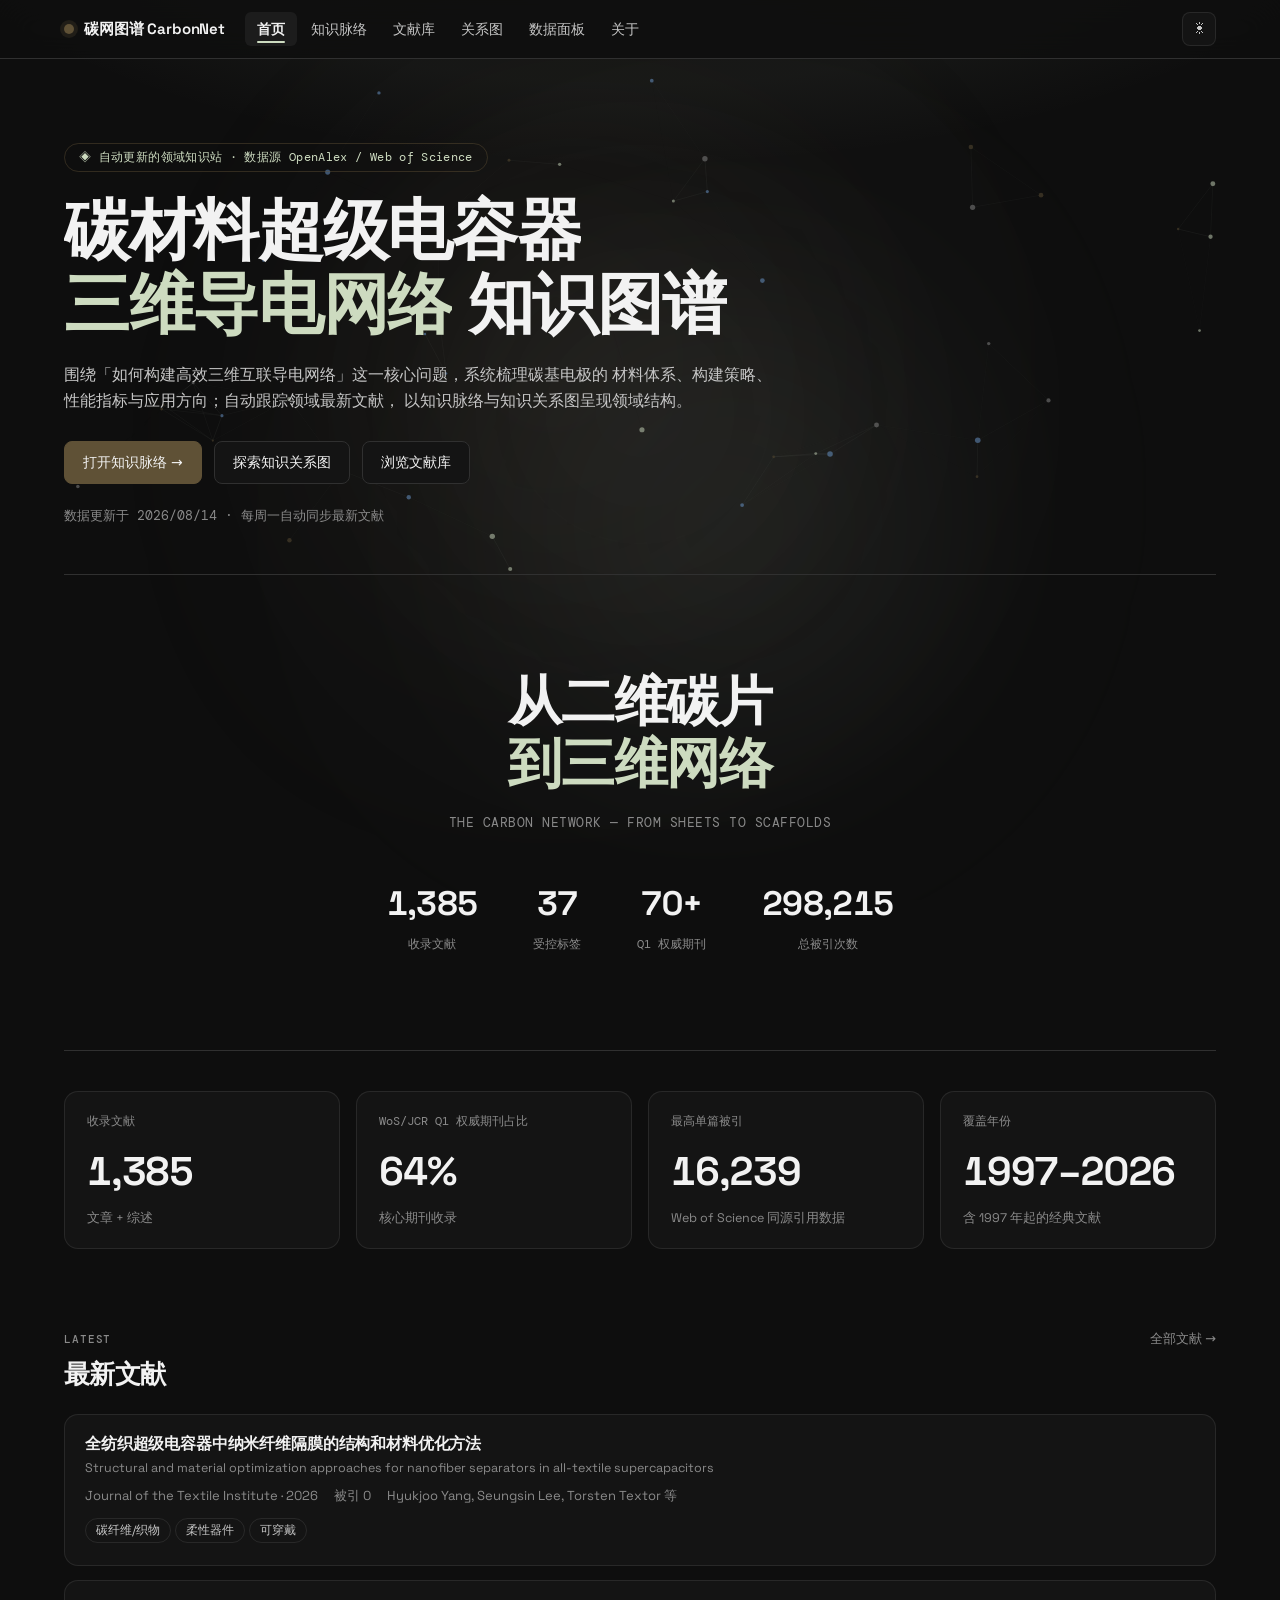
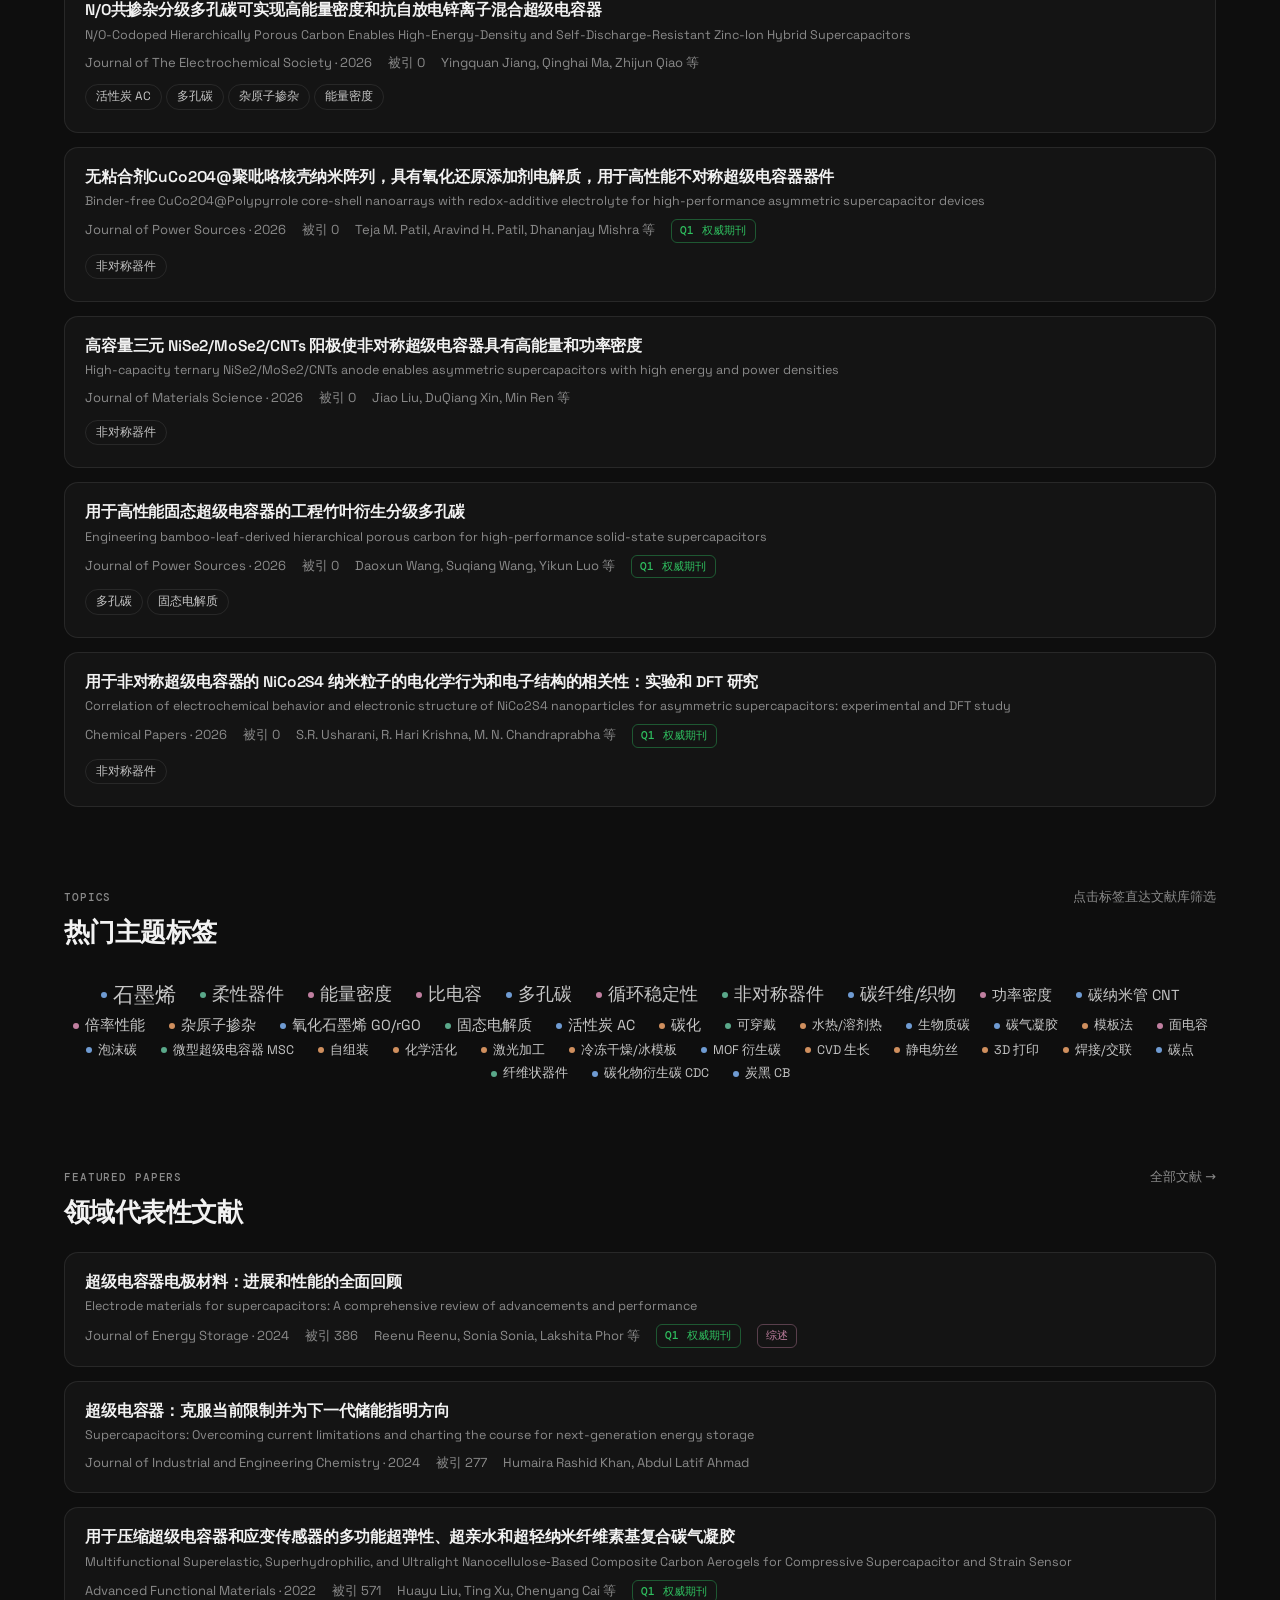
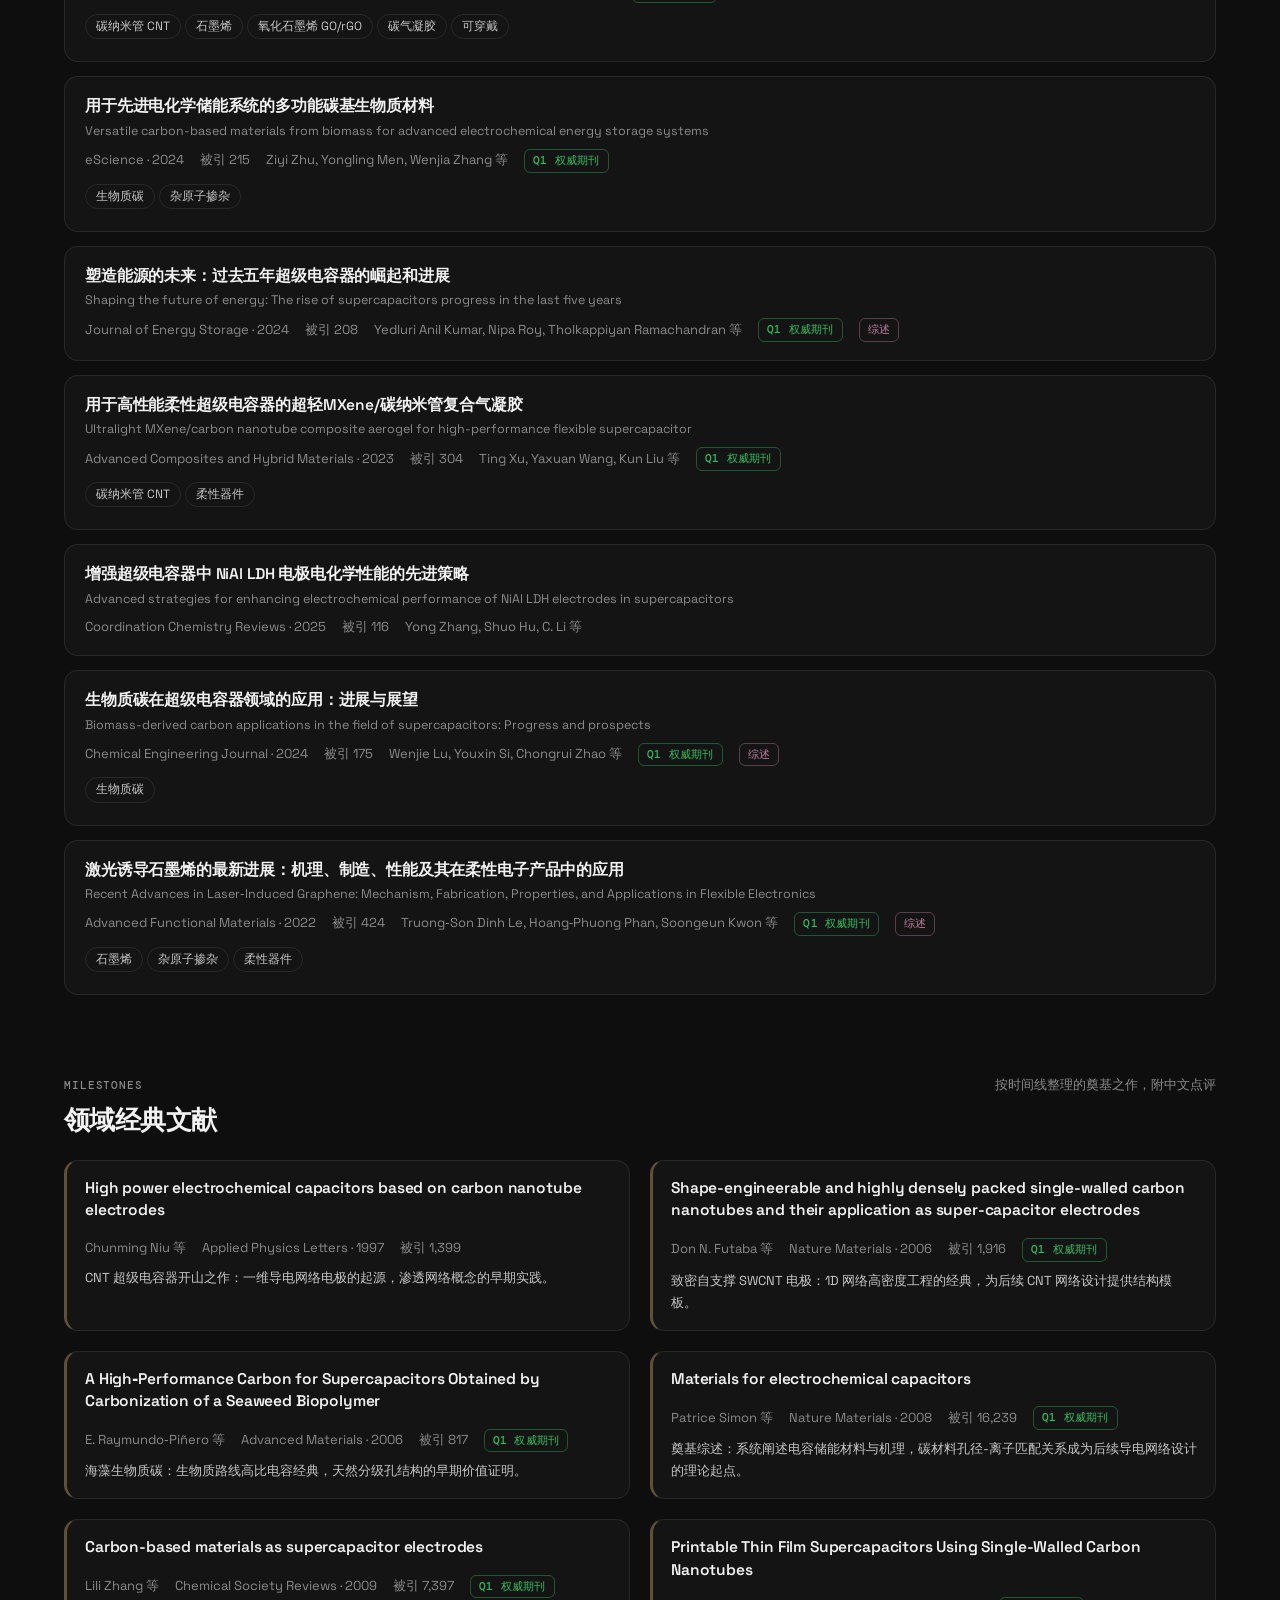
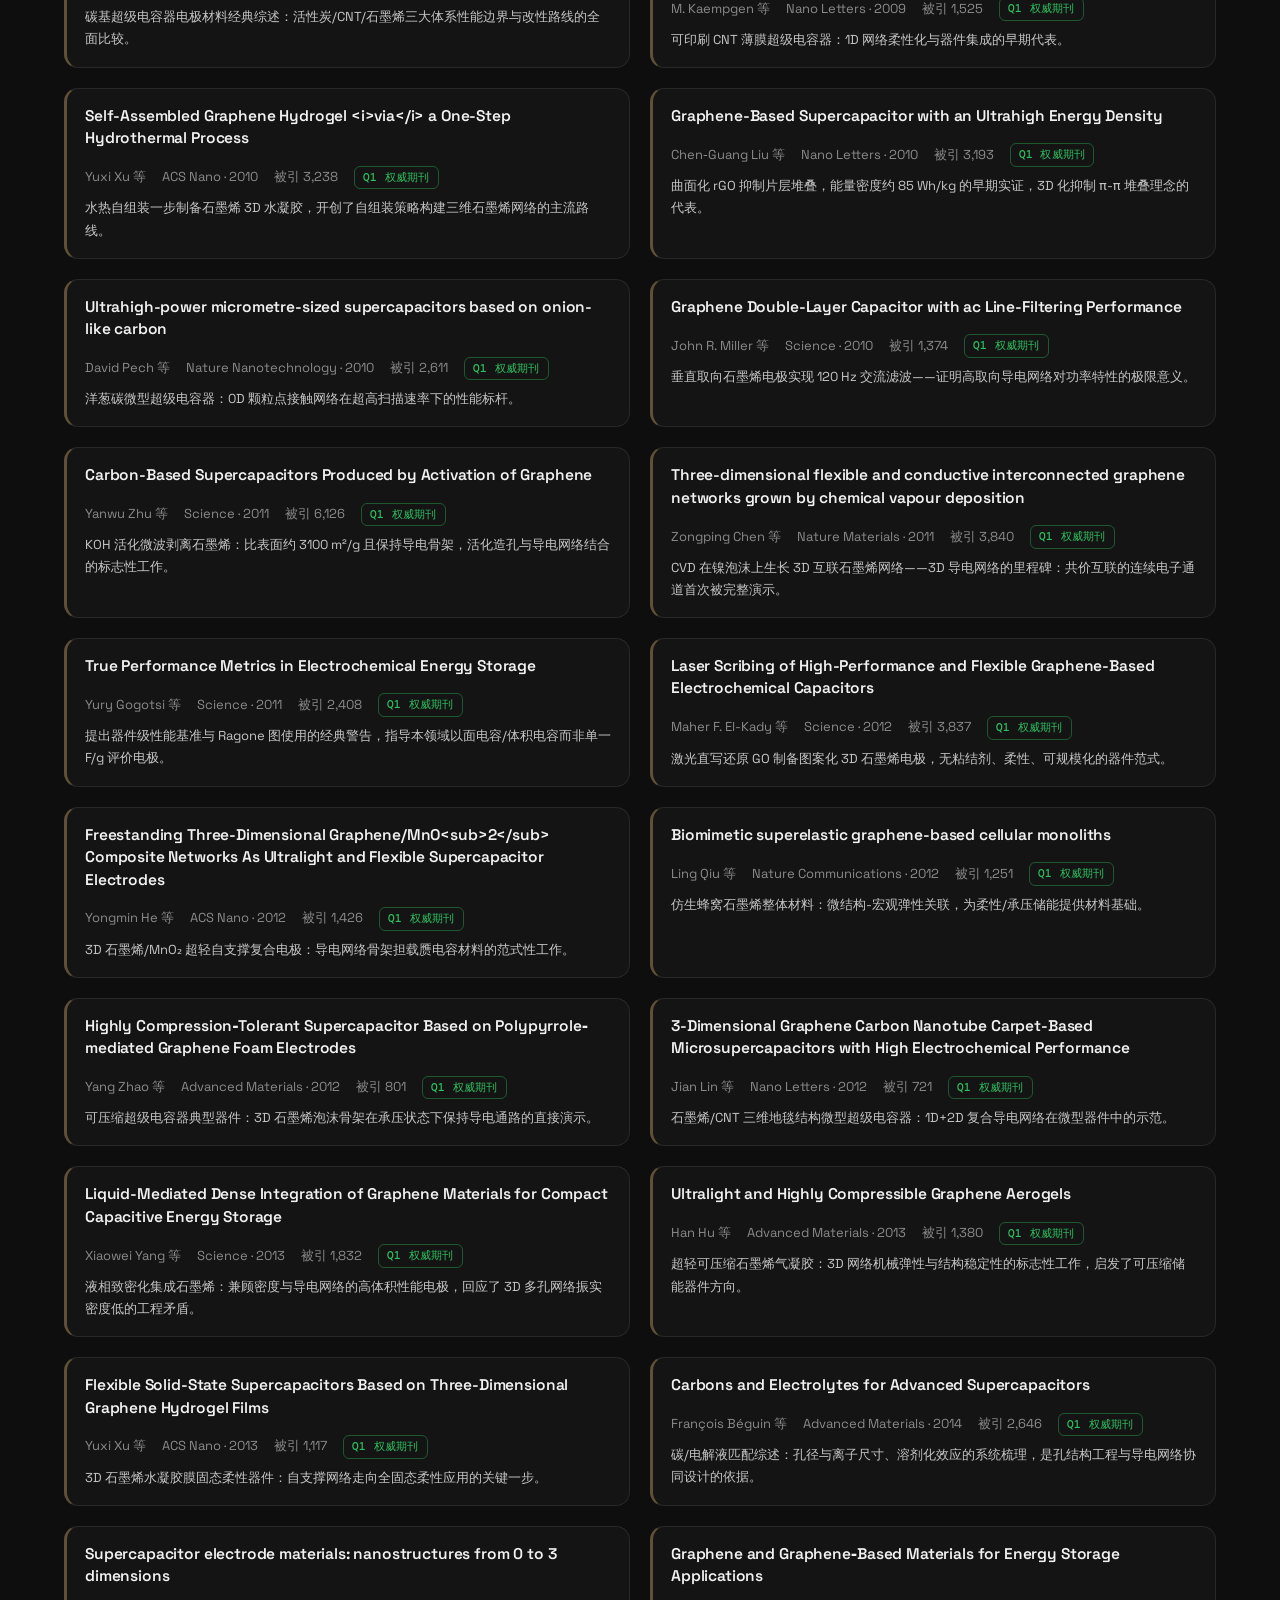
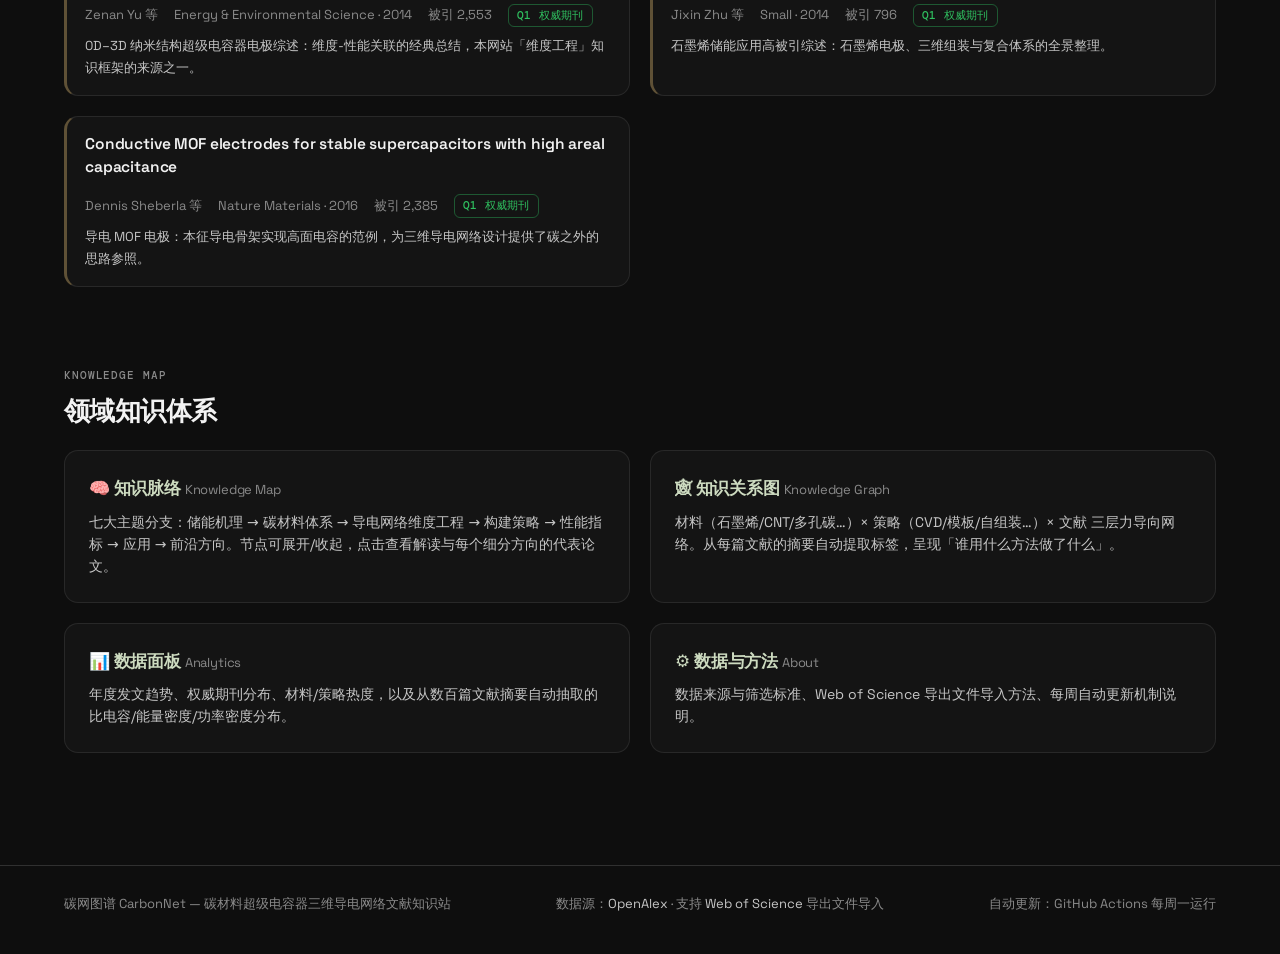
==== commit 3a0039c8: "fix: 修复鼠标移出卡片时卡片闪没（入场动画 hover 重播） - 入场动画播完即永久退役：site.js 监听 animationend 加 .entered（animation:none） -" ====
--- a/index.html
+++ b/index.html
@@ -5,7 +5,7 @@
   <meta name="viewport" content="width=device-width, initial-scale=1.0">
   <title>碳网图谱 CarbonNet · 碳材料超级电容器三维导电网络</title>
   <meta name="description" content="碳材料超级电容器三维导电网络文献知识站：知识脉络、知识关系图、文献库与性能数据面板，数据自动更新，来源 OpenAlex / Web of Science 权威索引。">
-  <link rel="stylesheet" href="assets/css/style.css?v=5">
+  <link rel="stylesheet" href="assets/css/style.css?v=6">
   <link rel="icon" href="data:image/svg+xml,<svg xmlns='http://www.w3.org/2000/svg' viewBox='0 0 100 100'><circle cx='50' cy='50' r='42' fill='%235F5136'/><circle cx='30' cy='38' r='10' fill='%23CDDBC0'/><circle cx='62' cy='58' r='10' fill='%23CDDBC0'/></svg>">
 </head>
 <body data-page="home">
@@ -122,7 +122,7 @@
   </main>
 
   <script src="assets/vendor/echarts.min.js"></script>
-  <script src="assets/js/site.js?v=5"></script>
+  <script src="assets/js/site.js?v=6"></script>
   <script>
     // 论文卡片构建（精选/最新共用；标题等来自 API 的不可信数据一律用 textContent）
     function buildPaperCard(p) {
--- a/assets/css/style.css
+++ b/assets/css/style.css
@@ -818,8 +818,10 @@
   /* 保留抬升，叠加光标驱动的微倾斜；.18s 过渡形成流体跟随感 */
   transform: perspective(720px) rotateX(var(--rx)) rotateY(var(--ry)) translateY(-3px);
 }
-/* 入场动画 fill-mode:both 会持续占住 transform，hover 时移除，倾斜才能生效 */
-.paper-card:hover, .classic-card:hover { animation: none; }
+/* 入场动画播完即永久退役（site.js 收到 animationend 后加 .entered）。
+   不能在 :hover 时移除动画——移出时动画会从头重播，fill-mode:both 令卡片
+   闪回 opacity:0（"鼠标移开卡片消失"）。 */
+.entered { animation: none !important; }
 
 /* ---------- 导航下划线滑动 ---------- */
 .nav a { position: relative; }
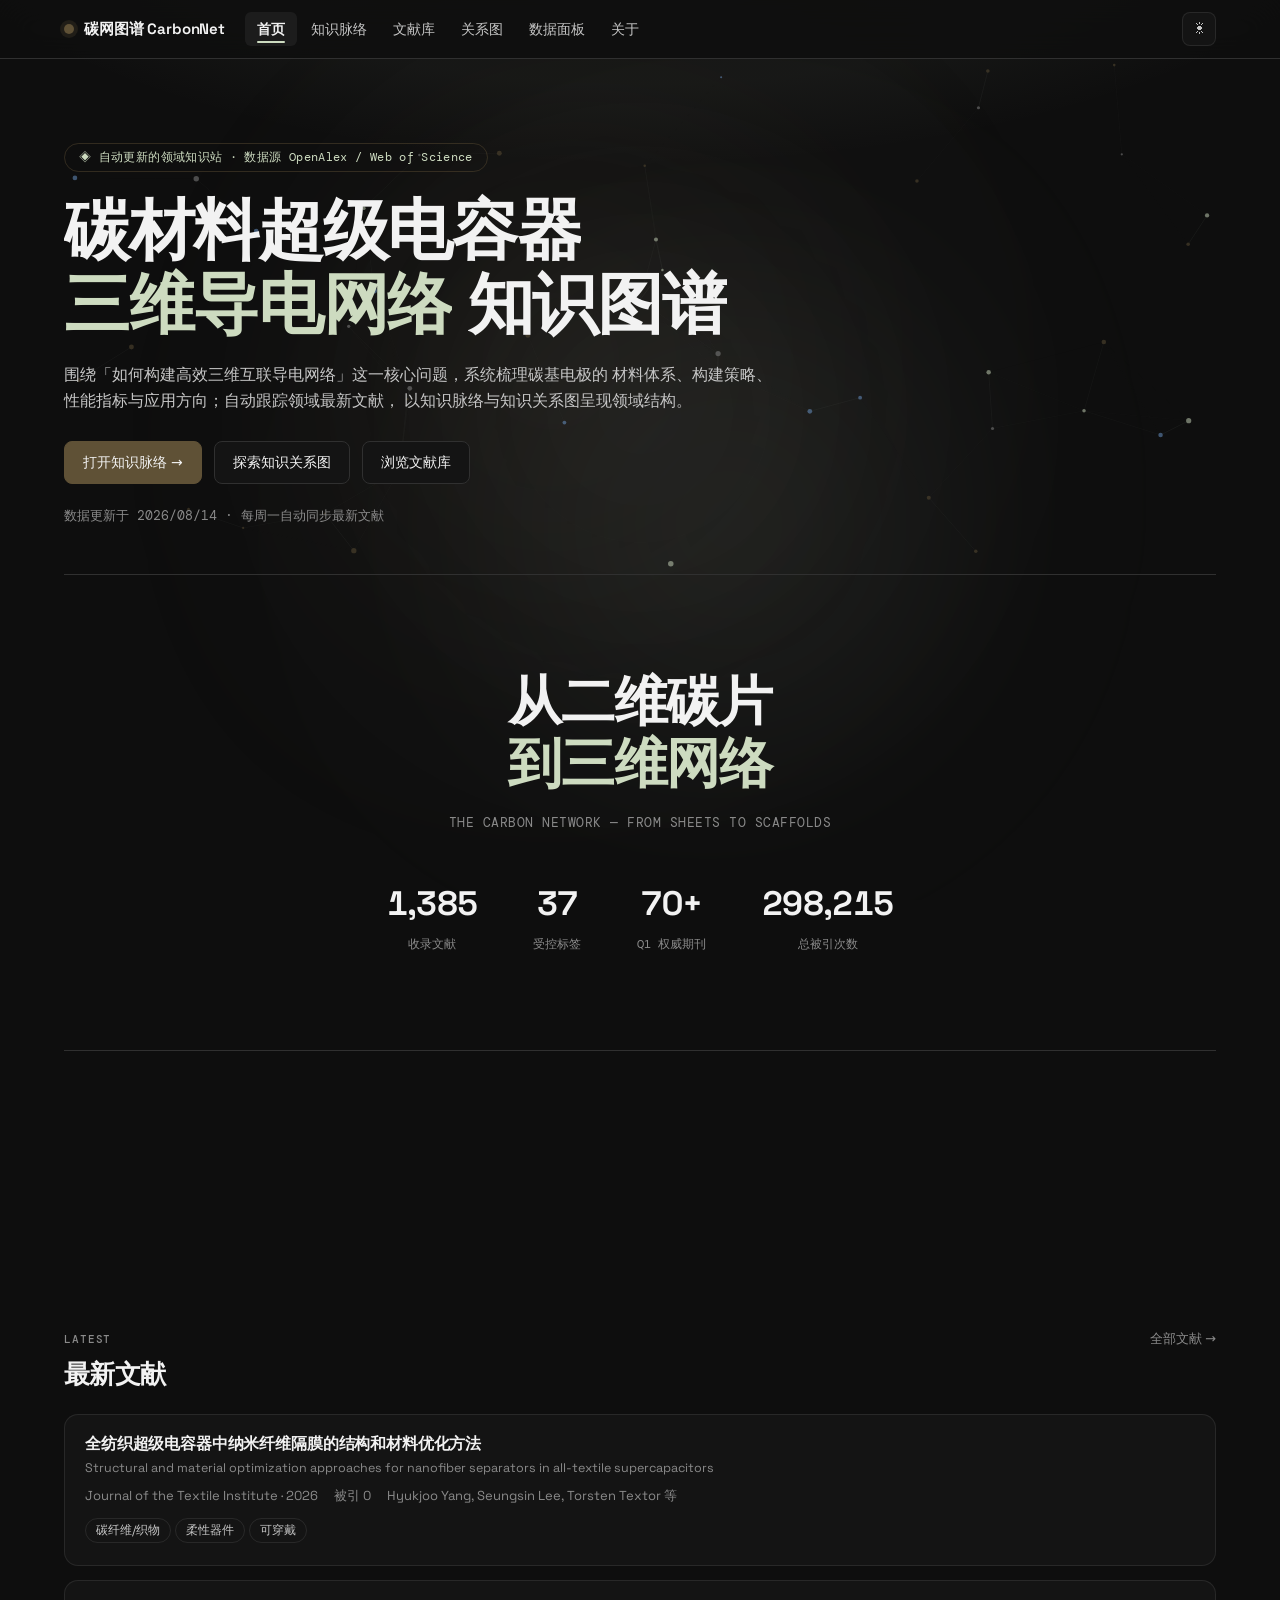
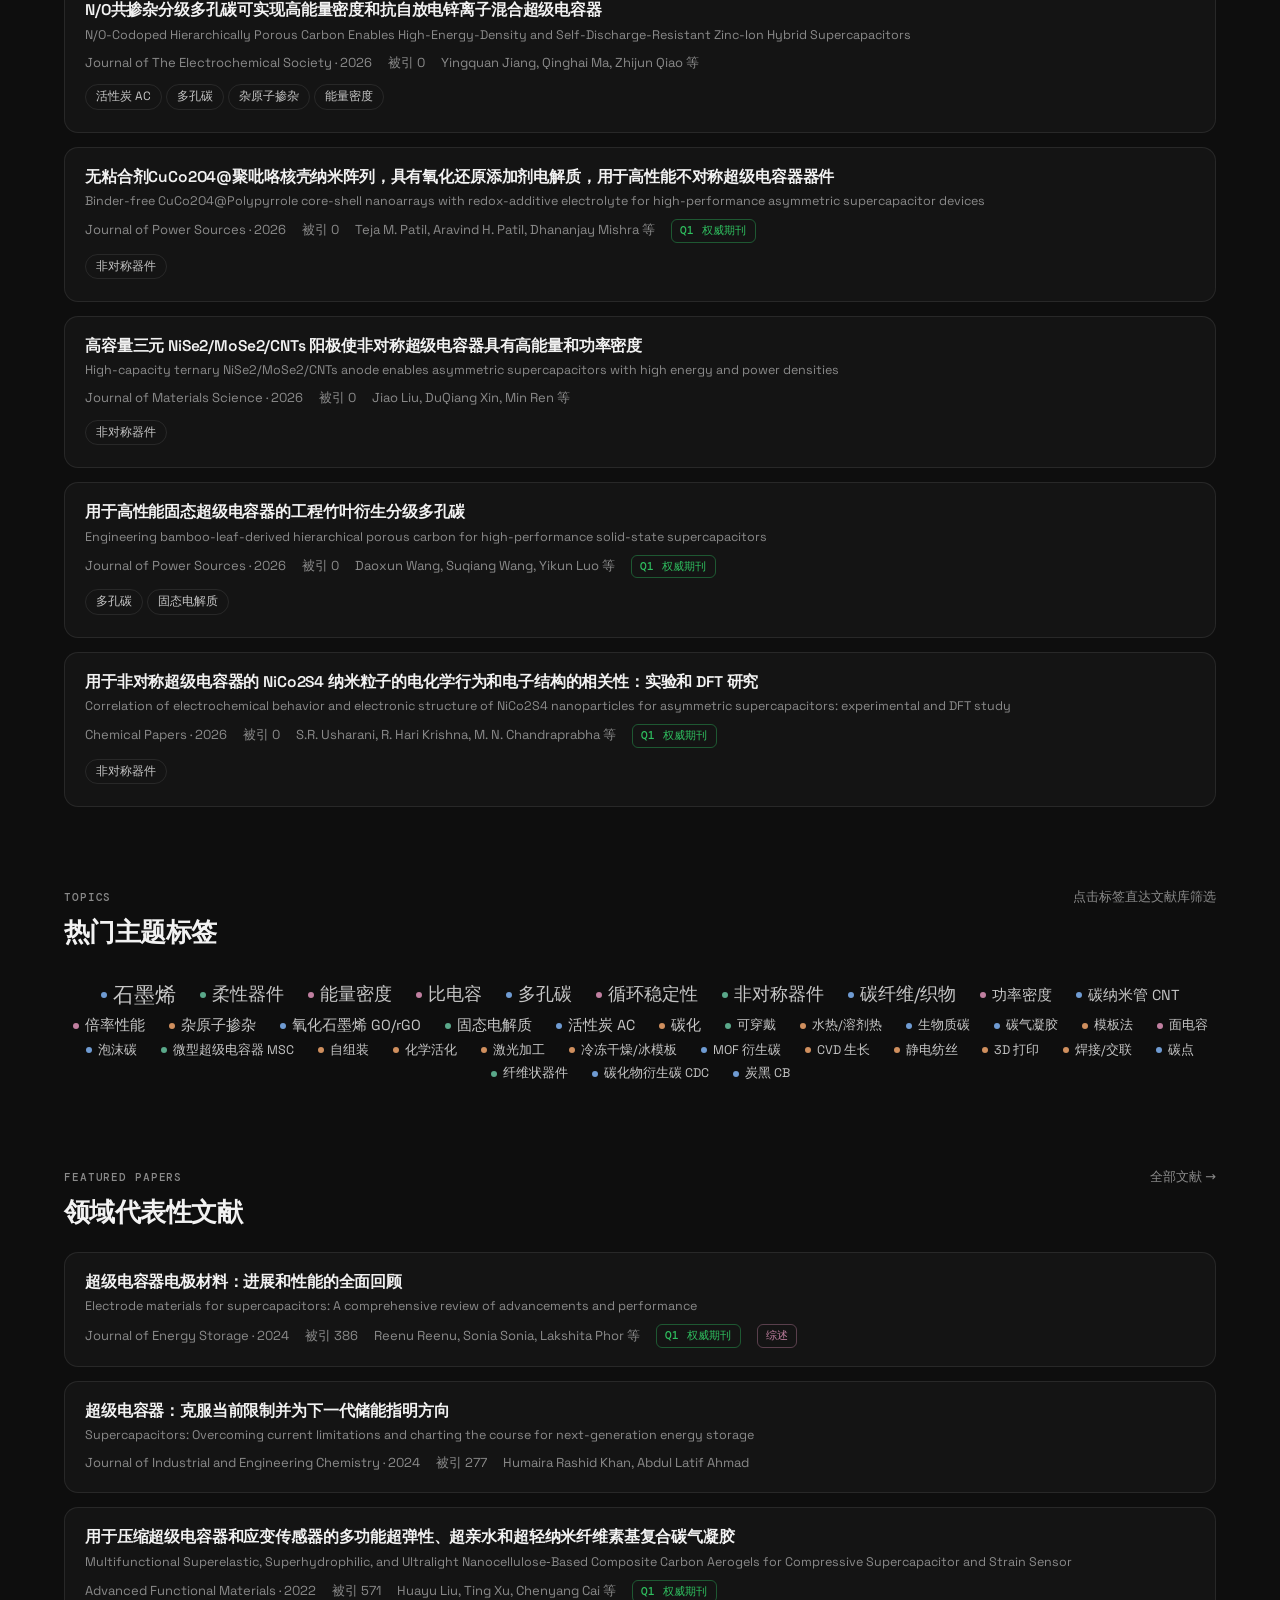
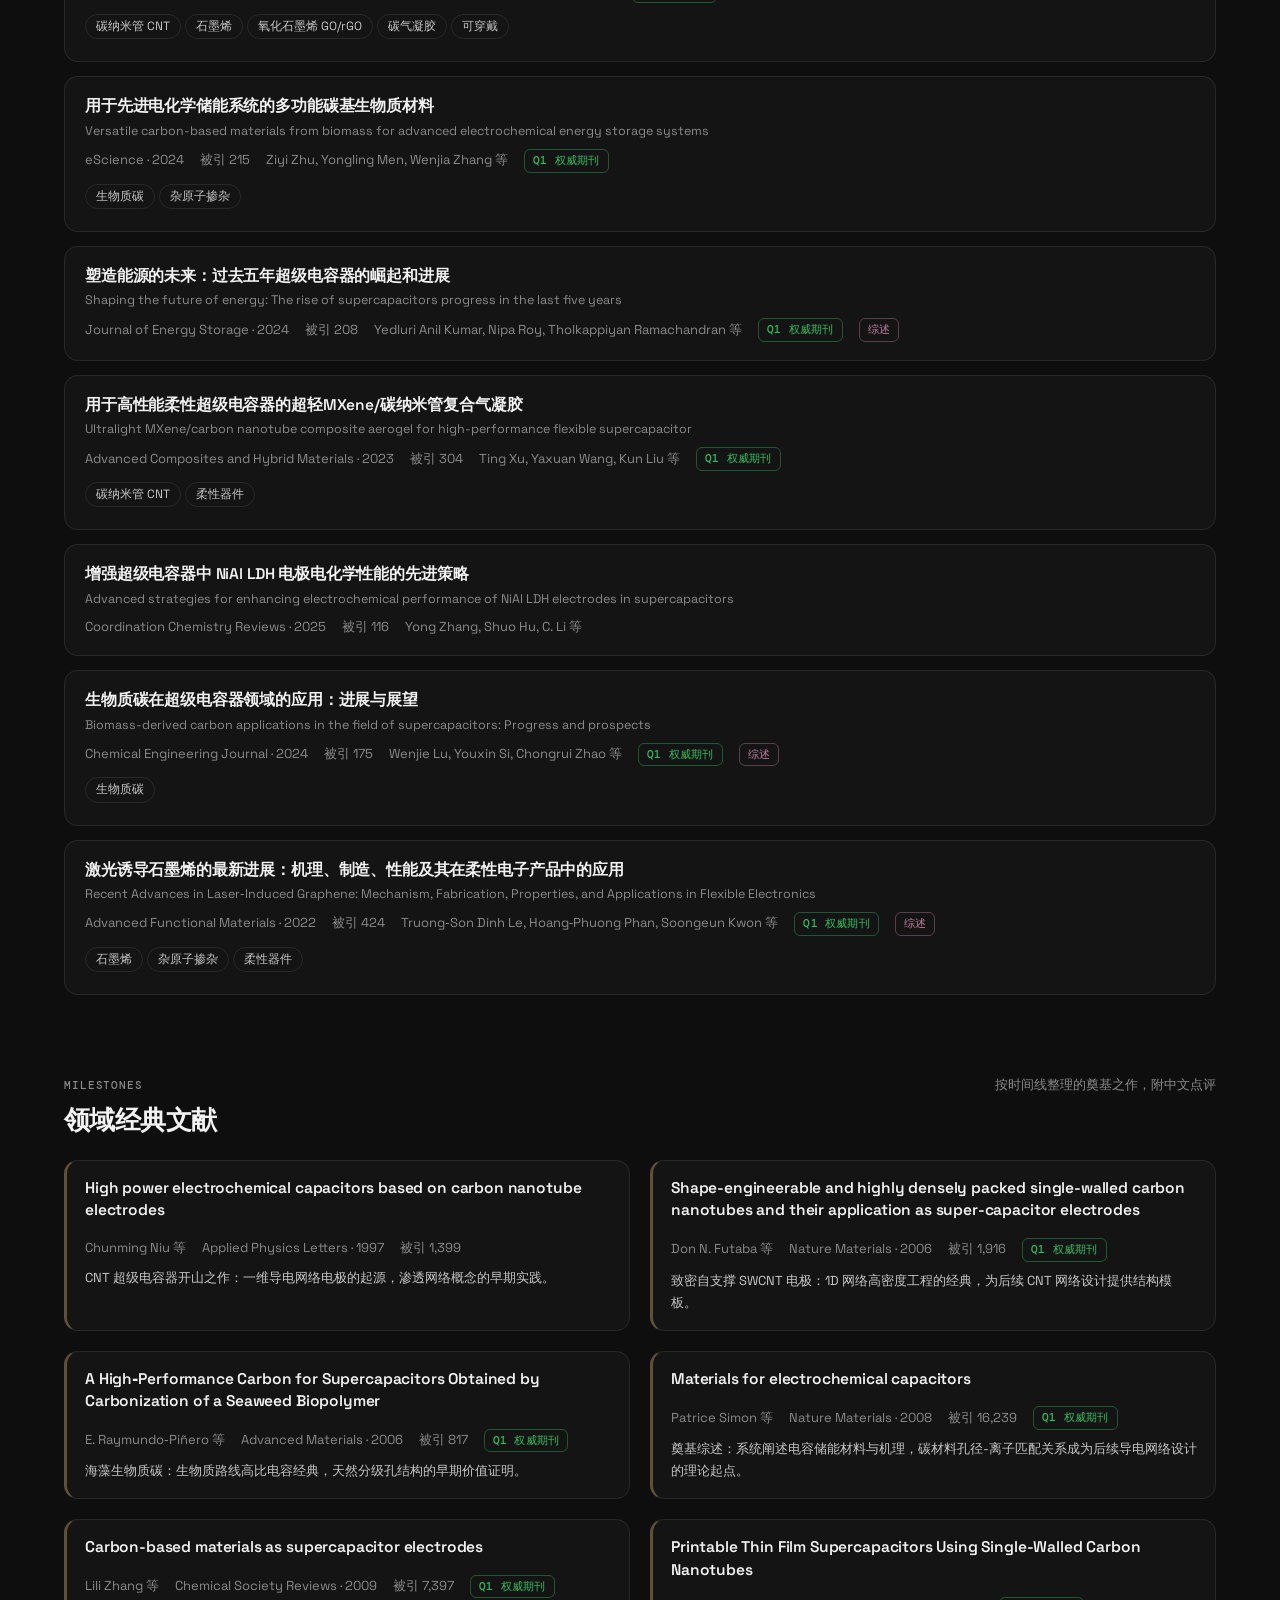
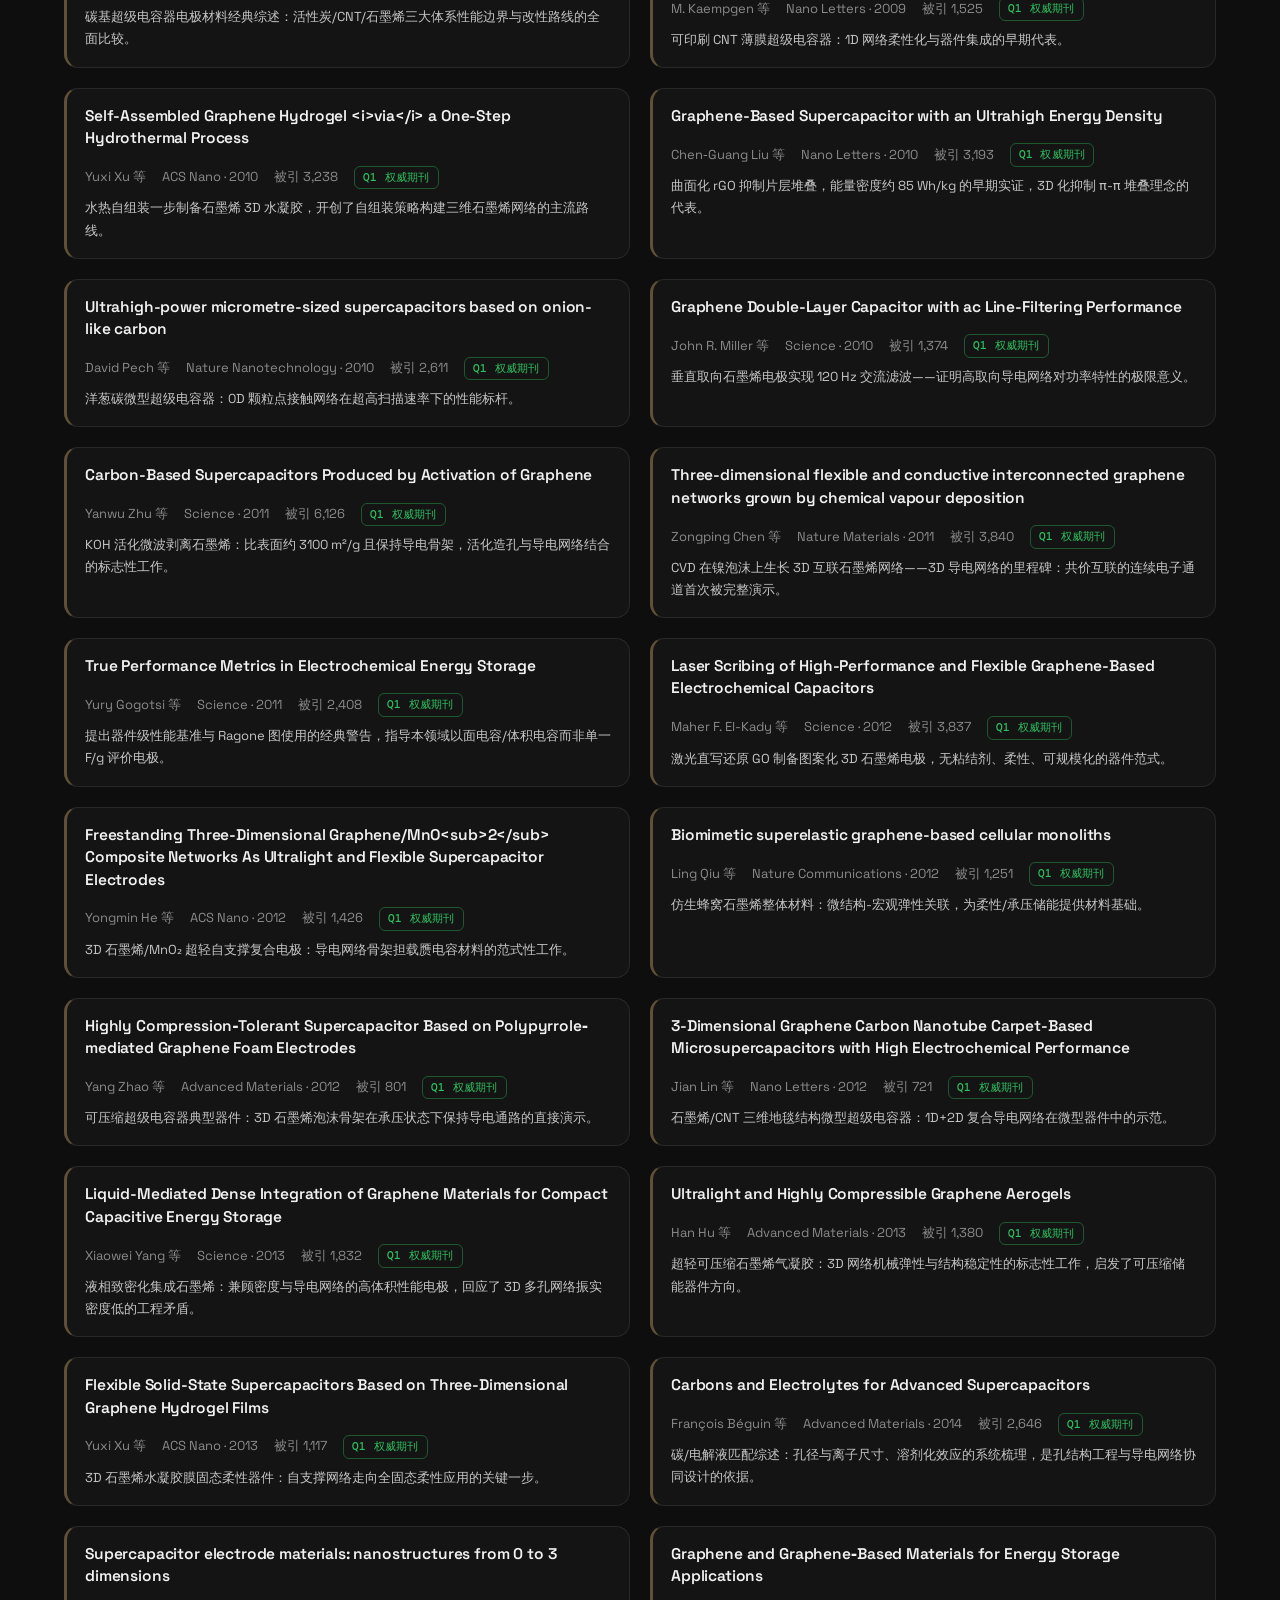
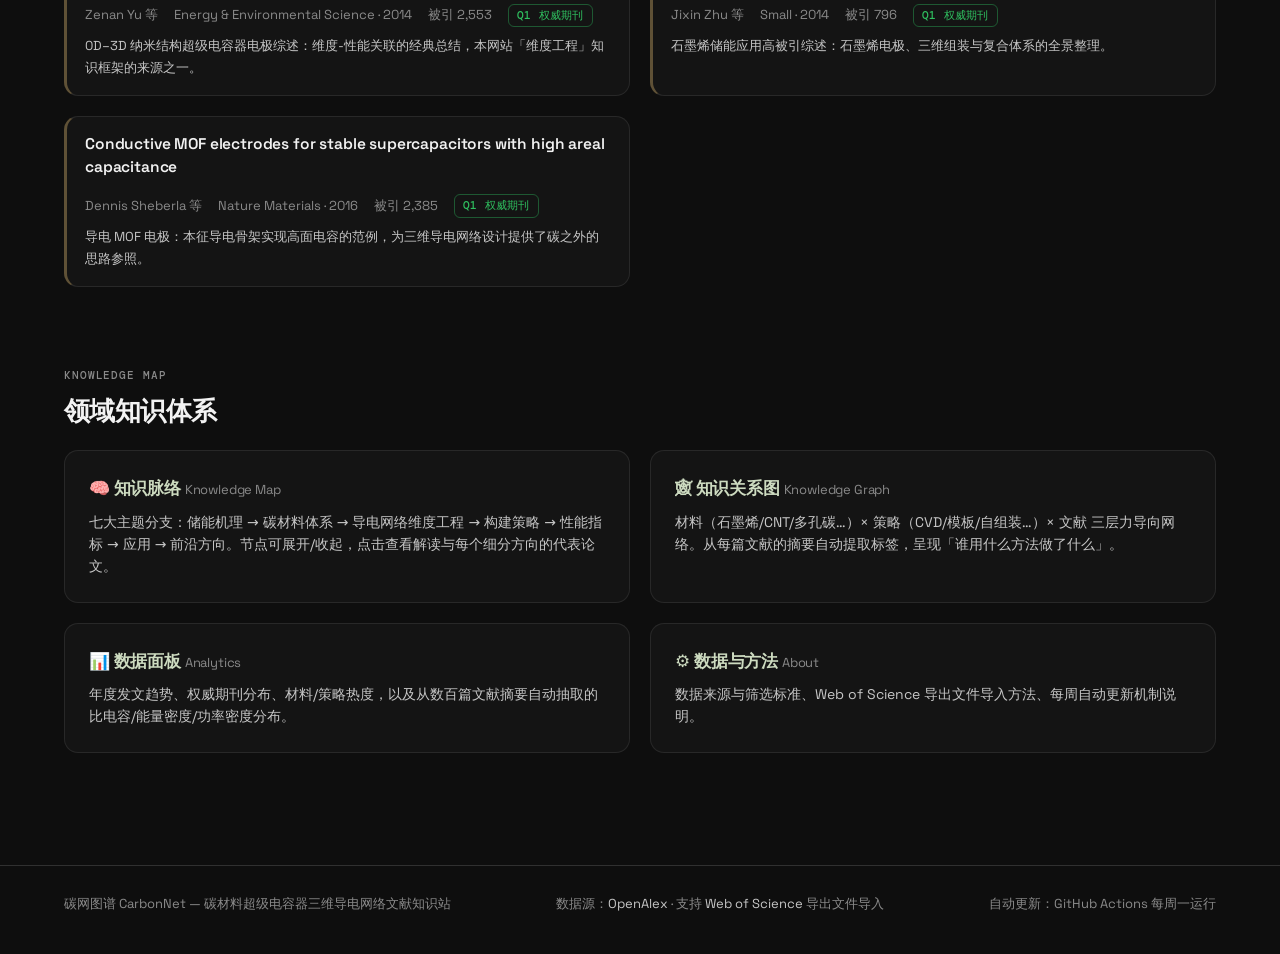
==== commit f9804759: "anim: 过渡动效全面升级，弹性落定 + 模糊渐清 + 错峰节奏（v=7） - hero 逐词上浮：加景深模糊渐清 + 结尾弹性上冲（遮罩预留裁剪余量） - 入场动效：fade-up 弹簧缓动（行程" ====
--- a/index.html
+++ b/index.html
@@ -5,7 +5,7 @@
   <meta name="viewport" content="width=device-width, initial-scale=1.0">
   <title>碳网图谱 CarbonNet · 碳材料超级电容器三维导电网络</title>
   <meta name="description" content="碳材料超级电容器三维导电网络文献知识站：知识脉络、知识关系图、文献库与性能数据面板，数据自动更新，来源 OpenAlex / Web of Science 权威索引。">
-  <link rel="stylesheet" href="assets/css/style.css?v=6">
+  <link rel="stylesheet" href="assets/css/style.css?v=7">
   <link rel="icon" href="data:image/svg+xml,<svg xmlns='http://www.w3.org/2000/svg' viewBox='0 0 100 100'><circle cx='50' cy='50' r='42' fill='%235F5136'/><circle cx='30' cy='38' r='10' fill='%23CDDBC0'/><circle cx='62' cy='58' r='10' fill='%23CDDBC0'/></svg>">
 </head>
 <body data-page="home">
@@ -122,7 +122,7 @@
   </main>
 
   <script src="assets/vendor/echarts.min.js"></script>
-  <script src="assets/js/site.js?v=6"></script>
+  <script src="assets/js/site.js?v=7"></script>
   <script>
     // 论文卡片构建（精选/最新共用；标题等来自 API 的不可信数据一律用 textContent）
     function buildPaperCard(p) {
@@ -207,31 +207,35 @@
         document.getElementById("updated-at").textContent =
           `数据更新于 ${fmtDate(stats.last_updated)} · 每周一自动同步最新文献`;
 
-        // 大字标语带核心数字
         const t = stats.totals;
-        const stNums = document.querySelectorAll("#st-nums .v");
-        stNums[0].textContent = fmtInt(t.papers);
-        stNums[1].textContent = fmtInt(stats.tags.length);
-        stNums[2].textContent = `${t.core_journals_n}+`;
-        stNums[3].textContent = fmtInt(t.cited_total);
-
-        // KPI（数字滚动动画，尊重 prefers-reduced-motion）
-        const kpis = document.querySelectorAll("#kpi-row .kpi-value");
-        const animateNum = (el, end, fmt, dur = 900) => {
+
+        // 数字滚动动画（KPI 与标语带共用，尊重 prefers-reduced-motion）
+        const animateNum = (el, end, fmt, dur = 900, delay = 0) => {
           if (REDUCED_MOTION) { el.textContent = fmt(end); return; }
           const t0 = performance.now();
           const ease = (x) => 1 - Math.pow(1 - x, 3);
           const step = (now) => {
-            const k = Math.min(1, (now - t0) / dur);
+            const k = Math.min(1, (now - t0 - delay) / dur);
+            if (k < 0) { requestAnimationFrame(step); return; }
             el.textContent = fmt(Math.round(end * ease(k)));
             if (k < 1) requestAnimationFrame(step);
           };
           requestAnimationFrame(step);
         };
+
+        // KPI
+        const kpis = document.querySelectorAll("#kpi-row .kpi-value");
         animateNum(kpis[0], t.papers, fmtInt);
         animateNum(kpis[1], Math.round((t.core_journal / t.papers) * 100), (n) => n + "%");
         animateNum(kpis[2], t.cited_max, fmtInt);
         kpis[3].textContent = `${t.year_min}–${t.year_max}`;
+
+        // 大字标语带核心数字（错峰滚动，动感更强）
+        const stNums = document.querySelectorAll("#st-nums .v");
+        animateNum(stNums[0], t.papers, fmtInt, 1000, 0);
+        animateNum(stNums[1], stats.tags.length, fmtInt, 1000, 120);
+        animateNum(stNums[2], t.core_journals_n, (n) => `${n}+`, 1000, 240);
+        animateNum(stNums[3], t.cited_total, fmtInt, 1100, 360);
 
         // 最新文献
         const llist = document.getElementById("latest-list");
@@ -247,9 +251,11 @@
         const tc = document.getElementById("tag-cloud");
         tc.innerHTML = "";
         const theme = chartTheme();
-        [...stats.tags].sort((a, b) => b.count - a.count).forEach((tg) => {
+        [...stats.tags].sort((a, b) => b.count - a.count).forEach((tg, i) => {
           const a = document.createElement("a");
           a.href = `papers.html?tag=${encodeURIComponent(tg.name)}`;
+          a.classList.add("fade-up");                          // 错峰弹入（播完自动退役）
+          a.style.animationDelay = `${Math.min(i, 12) * 35}ms`;
           const size = tg.count >= 400 ? 21 : tg.count >= 200 ? 17.5 : tg.count >= 100 ? 14.5 : 12.5;
           a.style.fontSize = `${size}px`;
           a.title = `${tg.name} · ${fmtInt(tg.count)} 篇`;
--- a/assets/css/style.css
+++ b/assets/css/style.css
@@ -193,14 +193,19 @@
 /* 逐词上浮入场（site.js 注入 .w/.wi，produx 同款遮罩滑出） */
 .hero h1 .w {
   display: inline-block; overflow: hidden; vertical-align: top;
+  padding-top: 0.05em; margin-top: -0.05em;      /* 给弹性上冲留出裁剪余量 */
   padding-bottom: 0.06em; margin-bottom: -0.06em;
 }
 .hero h1 .wi {
   display: inline-block;
   transform: translateY(115%);
-  animation: word-up 0.9s cubic-bezier(0.22, 0.61, 0.36, 1) forwards;
-}
-@keyframes word-up { to { transform: translateY(0); } }
+  animation: word-up 0.95s cubic-bezier(0.2, 0.9, 0.3, 1.12) forwards;
+}
+/* 上浮 + 景深模糊渐清，结尾轻微上冲（弹性落定） */
+@keyframes word-up {
+  from { transform: translateY(115%); filter: blur(5px); }
+  to   { transform: translateY(0); filter: blur(0); }
+}
 .hero-sub {
   margin-top: 20px; max-width: 720px;
   color: var(--ink-2); font-size: 16px;
@@ -245,9 +250,13 @@
   border: 1px solid var(--baseline); background: var(--surface-1);
   color: var(--ink); cursor: pointer;
   transition: background .15s ease, border-color .15s ease,
-    transform .15s ease, box-shadow .2s ease;
-}
-.btn:hover { background: var(--surface-2); text-decoration: none; transform: translateY(-1px); border-color: var(--border-strong); }
+    transform .25s cubic-bezier(.3,1.4,.5,1), box-shadow .2s ease;
+}
+.btn:hover {
+  background: var(--surface-2); text-decoration: none;
+  transform: translateY(-2px) scale(1.02); border-color: var(--border-strong);
+  box-shadow: 0 8px 18px -10px rgba(0, 0, 0, 0.4);
+}
 .btn:active { transform: translateY(0); }
 .btn-primary { background: var(--accent-fill); border-color: var(--accent-fill); color: #f2f2f2; }
 .btn-primary:hover {
@@ -346,7 +355,7 @@
   color: var(--ink-2); text-decoration: none; line-height: 1.4;
   transition: color .18s ease, transform .18s ease;
 }
-.tag-cloud a:hover { color: var(--accent); transform: translateY(-2px); text-decoration: none; }
+.tag-cloud a:hover { color: var(--accent); transform: translateY(-3px) scale(1.06); text-decoration: none; }
 .tag-cloud .tc-dot {
   width: 6px; height: 6px; border-radius: 50%; flex-shrink: 0;
   background: var(--tc-color, var(--muted));
@@ -402,13 +411,13 @@
   background: var(--surface-1);
   border: 1px solid var(--border);
   border-radius: 14px; padding: 18px 20px;
-  animation: fade-up .5s cubic-bezier(.22,.61,.36,1) both;
+  animation: pop-in .55s cubic-bezier(.17,1.25,.36,1) both;
   transition: transform .18s ease, border-color .18s ease, box-shadow .22s ease;
 }
 .paper-card:hover {
   border-color: var(--border-strong);
-  transform: translateY(-2px);
-  box-shadow: 0 10px 28px -14px rgba(0, 0, 0, 0.45);
+  transform: translateY(-5px);
+  box-shadow: 0 18px 38px -16px rgba(0, 0, 0, 0.55);
 }
 :root[data-theme="light"] .paper-card:hover {
   box-shadow: 0 10px 28px -16px rgba(11, 11, 11, 0.2);
@@ -434,13 +443,13 @@
   border-left: 3px solid var(--accent-fill);
   border-radius: 14px; padding: 16px 18px;
   display: flex; flex-direction: column; gap: 8px;
-  animation: fade-up .5s cubic-bezier(.22,.61,.36,1) both;
+  animation: pop-in .55s cubic-bezier(.17,1.25,.36,1) both;
   transition: transform .18s ease, border-color .18s ease, box-shadow .22s ease;
 }
 .classic-card:hover {
   border-color: var(--border-strong);
-  transform: translateY(-2px);
-  box-shadow: 0 10px 28px -14px rgba(0, 0, 0, 0.45);
+  transform: translateY(-5px);
+  box-shadow: 0 18px 38px -16px rgba(0, 0, 0, 0.55);
 }
 :root[data-theme="light"] .classic-card:hover {
   box-shadow: 0 10px 28px -16px rgba(11, 11, 11, 0.2);
@@ -462,17 +471,23 @@
 }
 
 /* ---------- 入场动效（site.js 按视口位置添加对应类） ---------- */
+/* 板块级：行程加大 + 弹簧缓动（结尾轻微上冲），有"弹出来"的动感 */
 @keyframes fade-up {
-  from { opacity: 0; transform: translateY(16px); }
-  to   { opacity: 1; transform: translateY(0); }
-}
-.fade-up { animation: fade-up .6s cubic-bezier(.22,.61,.36,1) both; }
-/* 首屏外元素：滚动进入时淡入 */
-.io-hide { opacity: 0; transform: translateY(16px); }
+  from { opacity: 0; transform: translateY(28px) scale(0.99); }
+  to   { opacity: 1; transform: translateY(0) scale(1); }
+}
+.fade-up { animation: fade-up .7s cubic-bezier(.17,1.25,.36,1) both; }
+/* 卡片/行级元素：弹性回弹 + 景深模糊渐清 */
+@keyframes pop-in {
+  from { opacity: 0; transform: translateY(22px) scale(0.95); filter: blur(5px); }
+  to   { opacity: 1; transform: translateY(0) scale(1); filter: blur(0); }
+}
+/* 首屏外元素：滚动进入时淡入（弹簧缓动） */
+.io-hide { opacity: 0; transform: translateY(28px) scale(0.985); }
 .io-in {
-  opacity: 1; transform: translateY(0);
+  opacity: 1; transform: translateY(0) scale(1);
   transition: opacity .55s cubic-bezier(.22,.61,.36,1),
-              transform .55s cubic-bezier(.22,.61,.36,1);
+              transform .7s cubic-bezier(.17,1.25,.36,1);
 }
 /* 品牌圆点呼吸光晕 */
 @keyframes brand-pulse {
@@ -529,7 +544,7 @@
   backdrop-filter: blur(8px);
   border: 1px solid var(--border-strong); border-radius: 14px;
   padding: 16px; font-size: 13.5px; display: none;
-  animation: fade-up .28s cubic-bezier(.22,.61,.36,1) both;
+  animation: pop-in .4s cubic-bezier(.17,1.25,.36,1) both;
 }
 .node-detail-panel h4 { font-size: 15px; margin-bottom: 2px; }
 .node-detail-panel .en { color: var(--accent); font-family: var(--font-mono); font-size: 12px; margin-bottom: 8px; }
@@ -784,7 +799,7 @@
   position: absolute; inset: -2px;
   background: linear-gradient(115deg,
     transparent 32%,
-    color-mix(in srgb, var(--accent) 8%, transparent) 50%,
+    color-mix(in srgb, var(--accent) 12%, transparent) 50%,
     transparent 68%);
   transform: translateX(-130%) skewX(-10deg);
   pointer-events: none;
@@ -805,7 +820,7 @@
   position: absolute; inset: 0;
   border-radius: inherit;
   background: radial-gradient(240px circle at var(--mx) var(--my),
-    color-mix(in srgb, var(--accent) 12%, transparent), transparent 65%);
+    color-mix(in srgb, var(--accent) 16%, transparent), transparent 65%);
   opacity: 0;
   pointer-events: none;
   transition: opacity 0.3s ease;
@@ -816,7 +831,7 @@
 }
 a.card:hover, .paper-card:hover, .classic-card:hover, .kpi:hover {
   /* 保留抬升，叠加光标驱动的微倾斜；.18s 过渡形成流体跟随感 */
-  transform: perspective(720px) rotateX(var(--rx)) rotateY(var(--ry)) translateY(-3px);
+  transform: perspective(720px) rotateX(var(--rx)) rotateY(var(--ry)) translateY(-4px) scale(1.015);
 }
 /* 入场动画播完即永久退役（site.js 收到 animationend 后加 .entered）。
    不能在 :hover 时移除动画——移出时动画会从头重播，fill-mode:both 令卡片
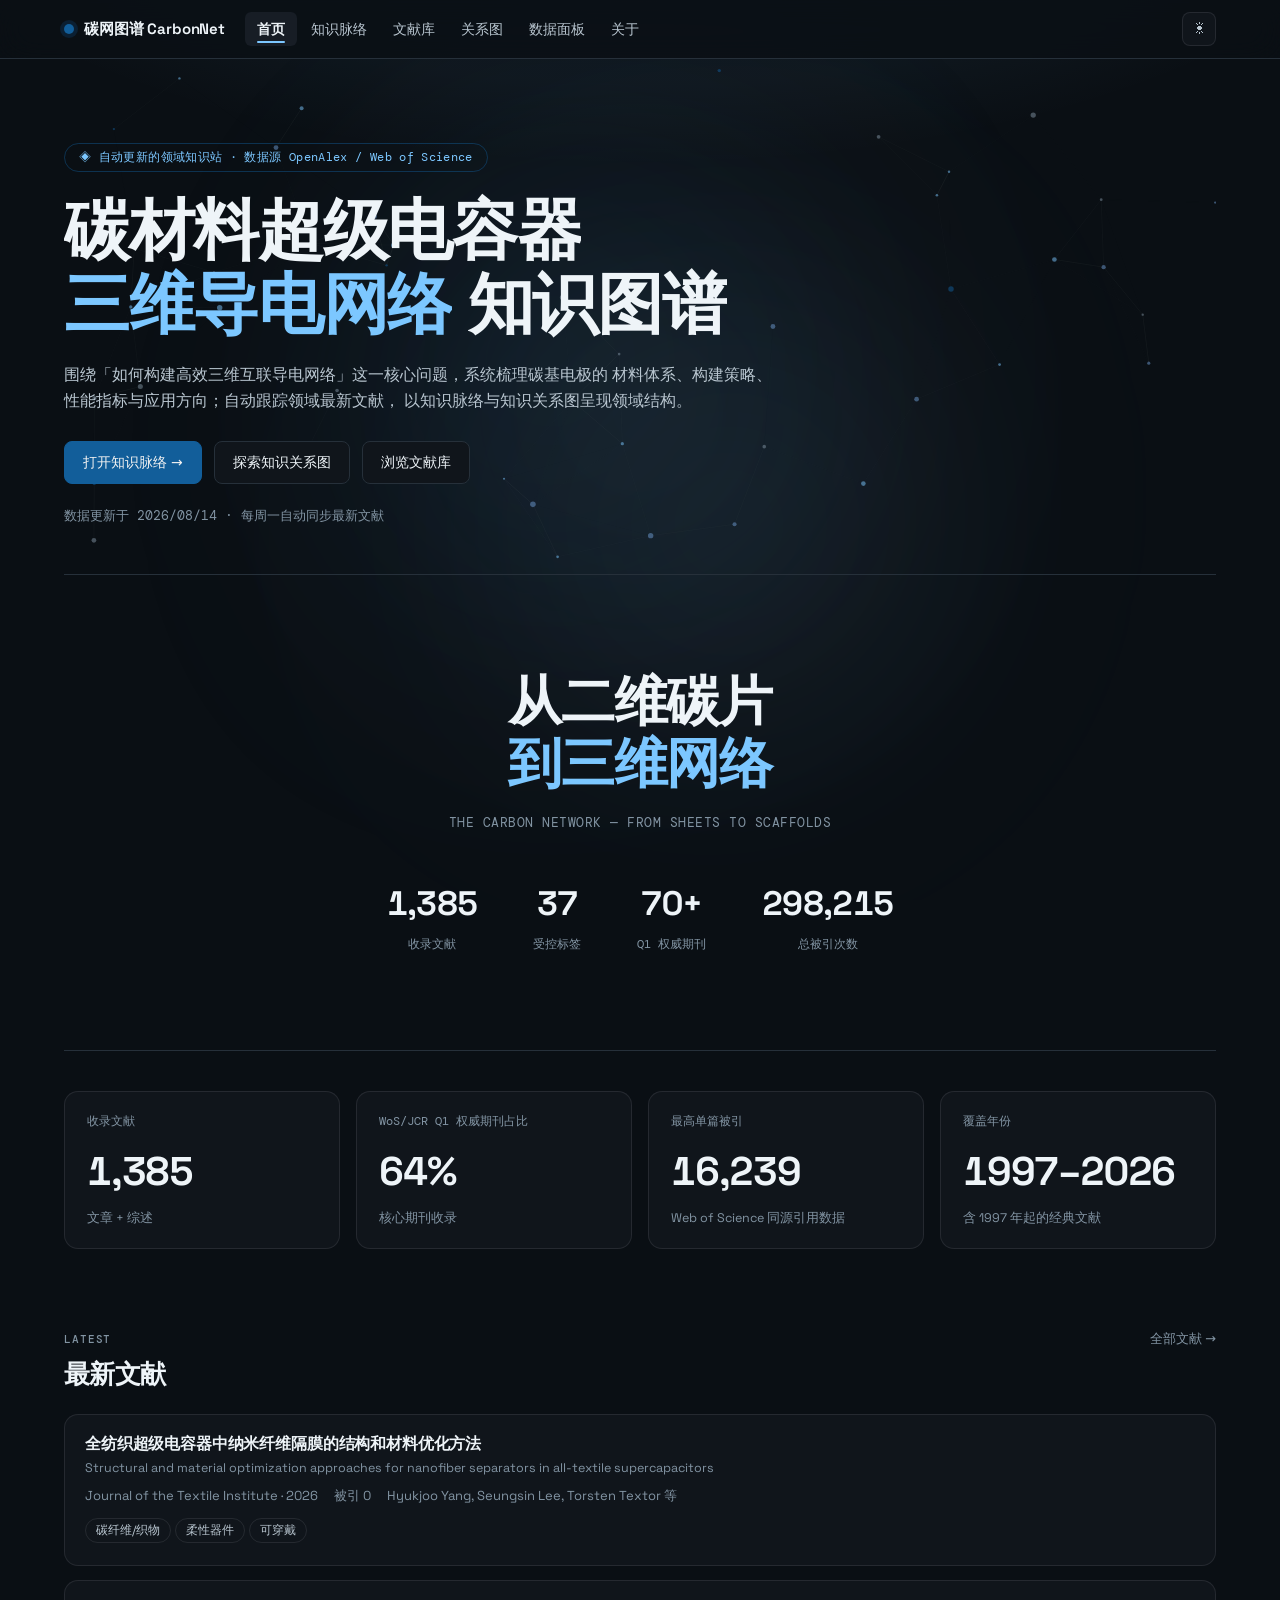
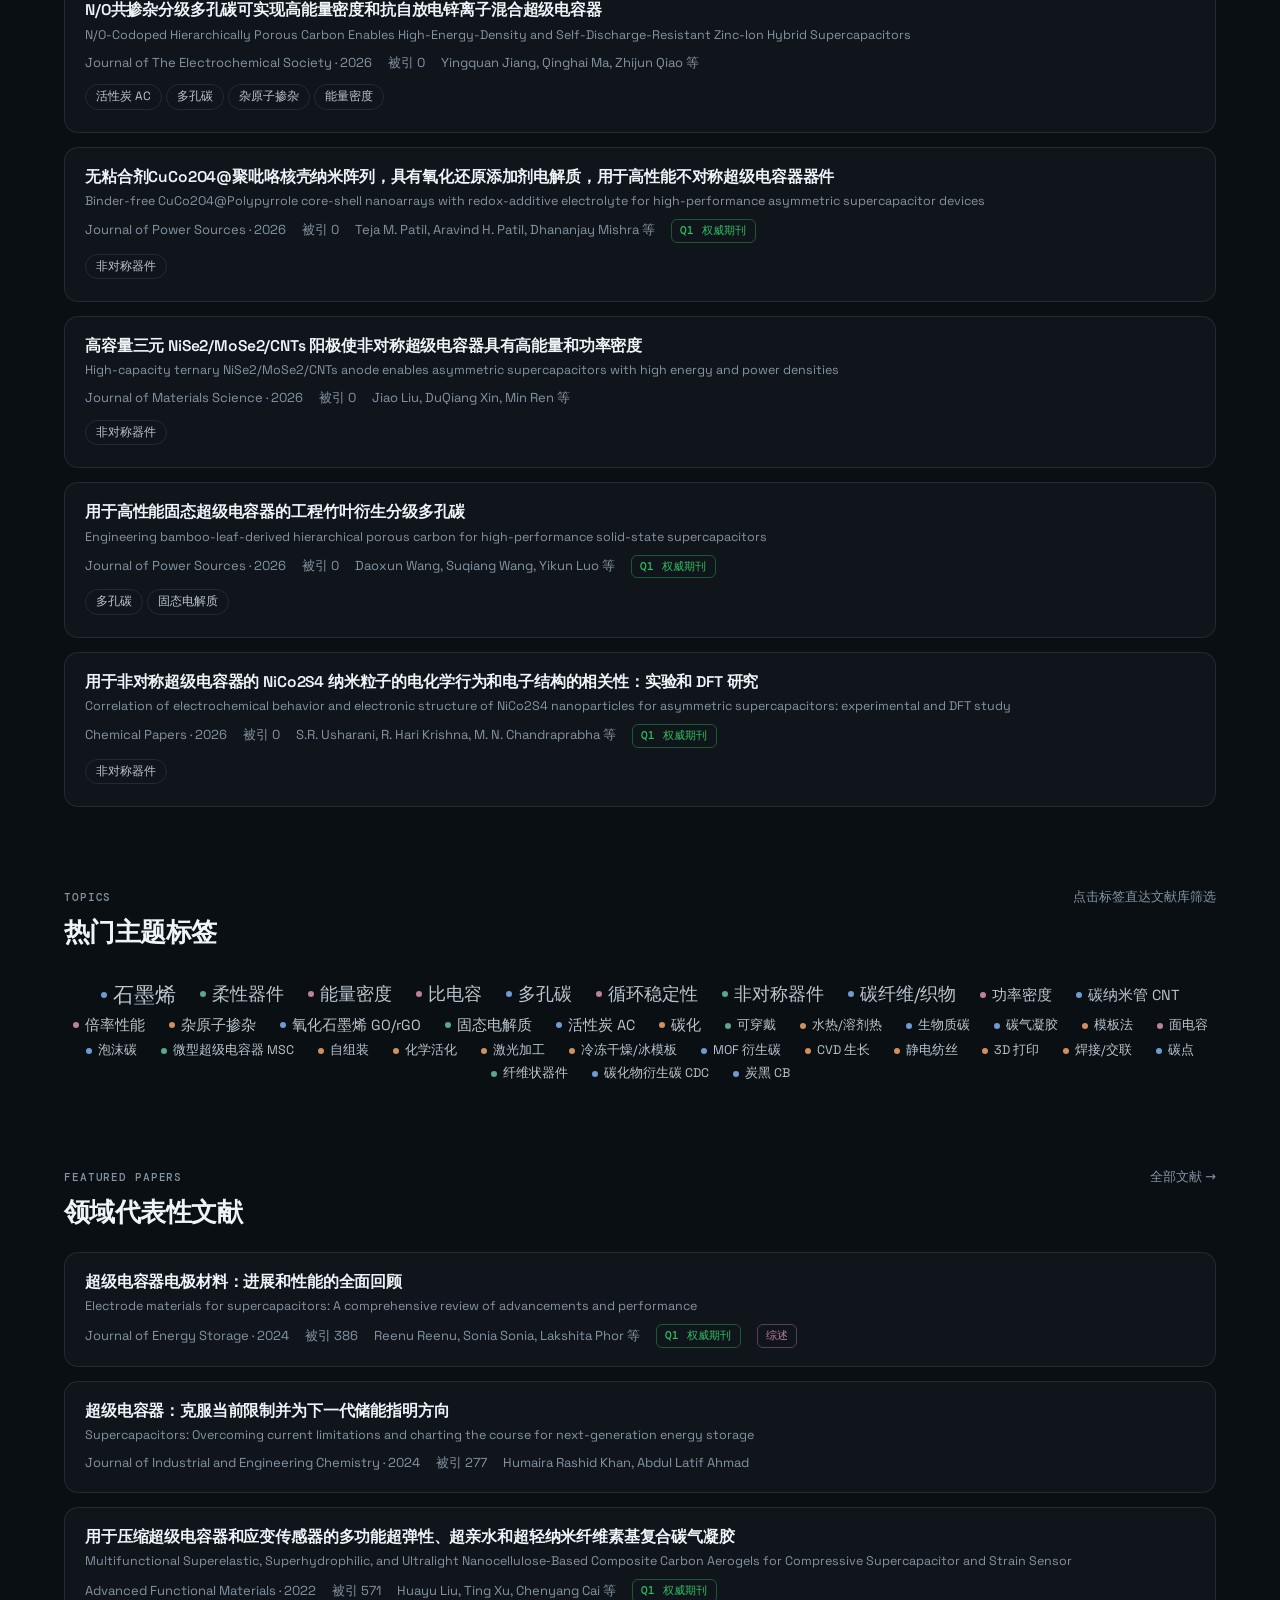
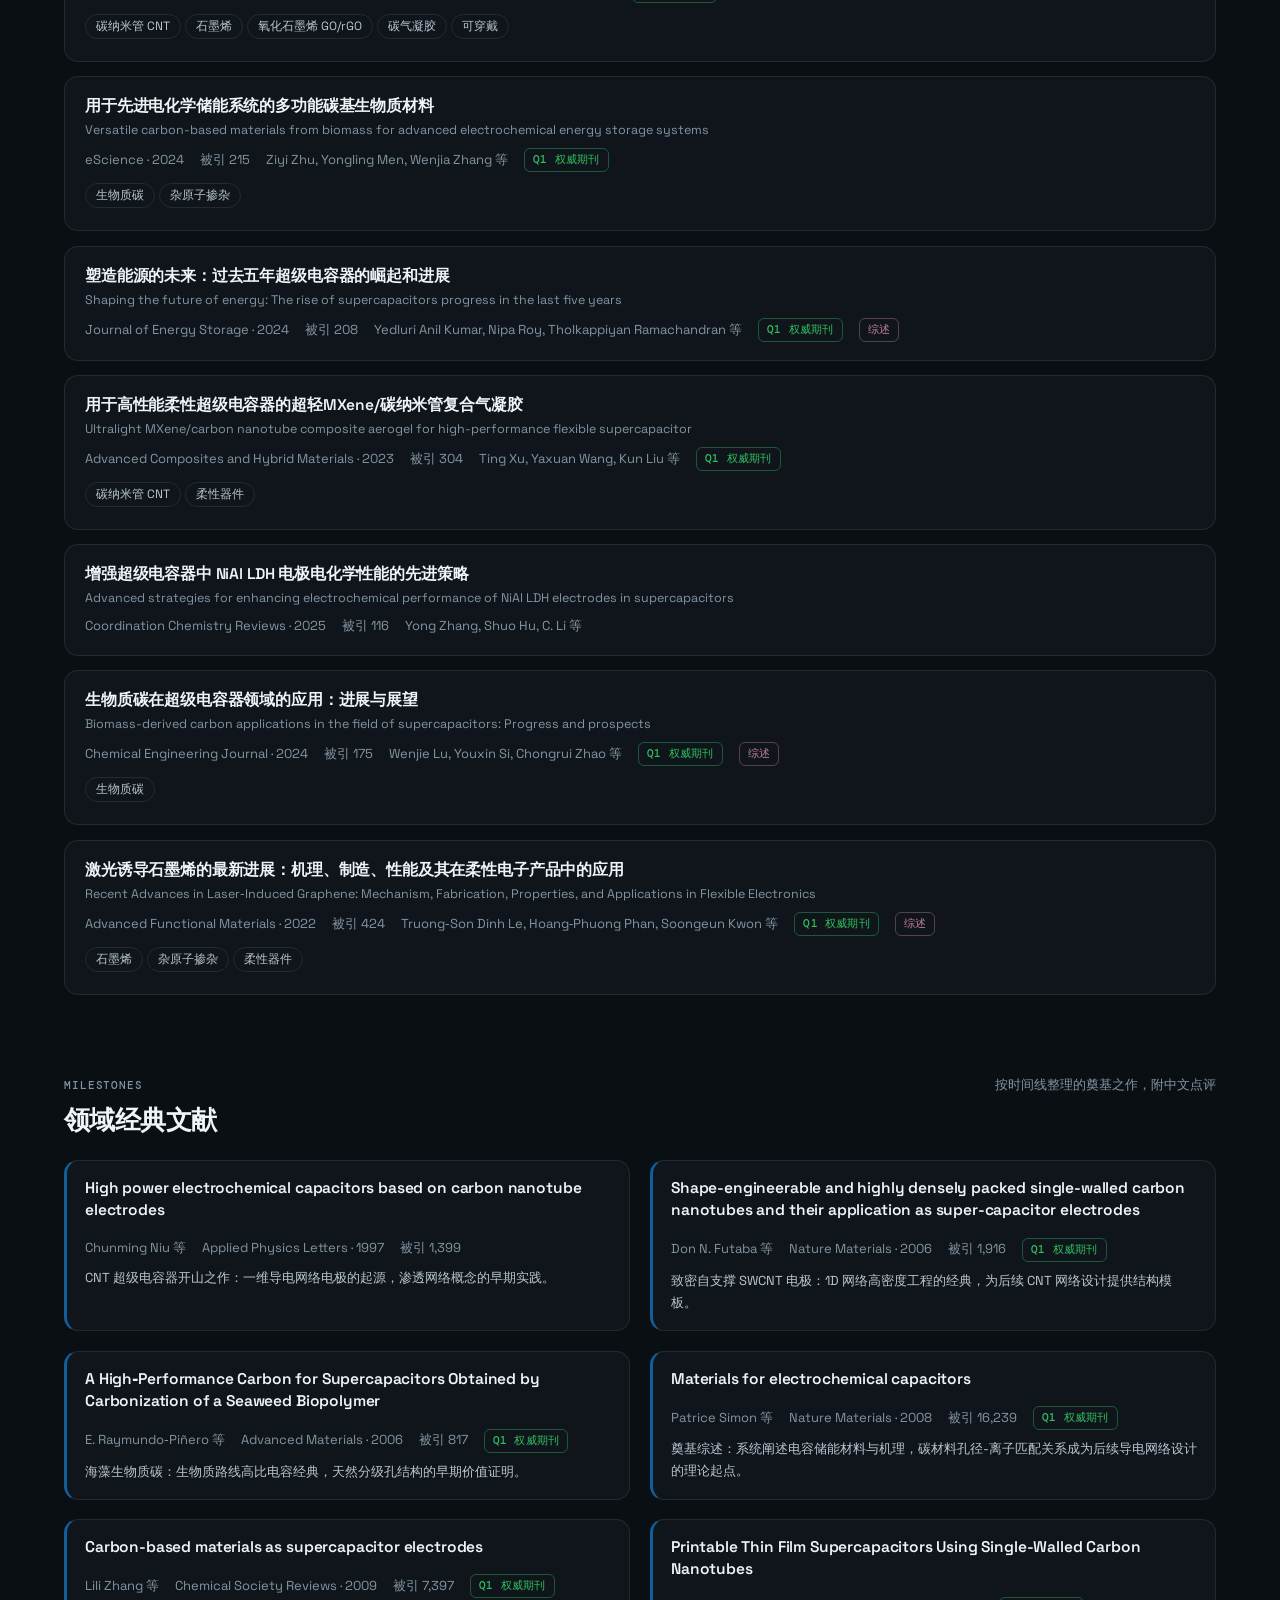
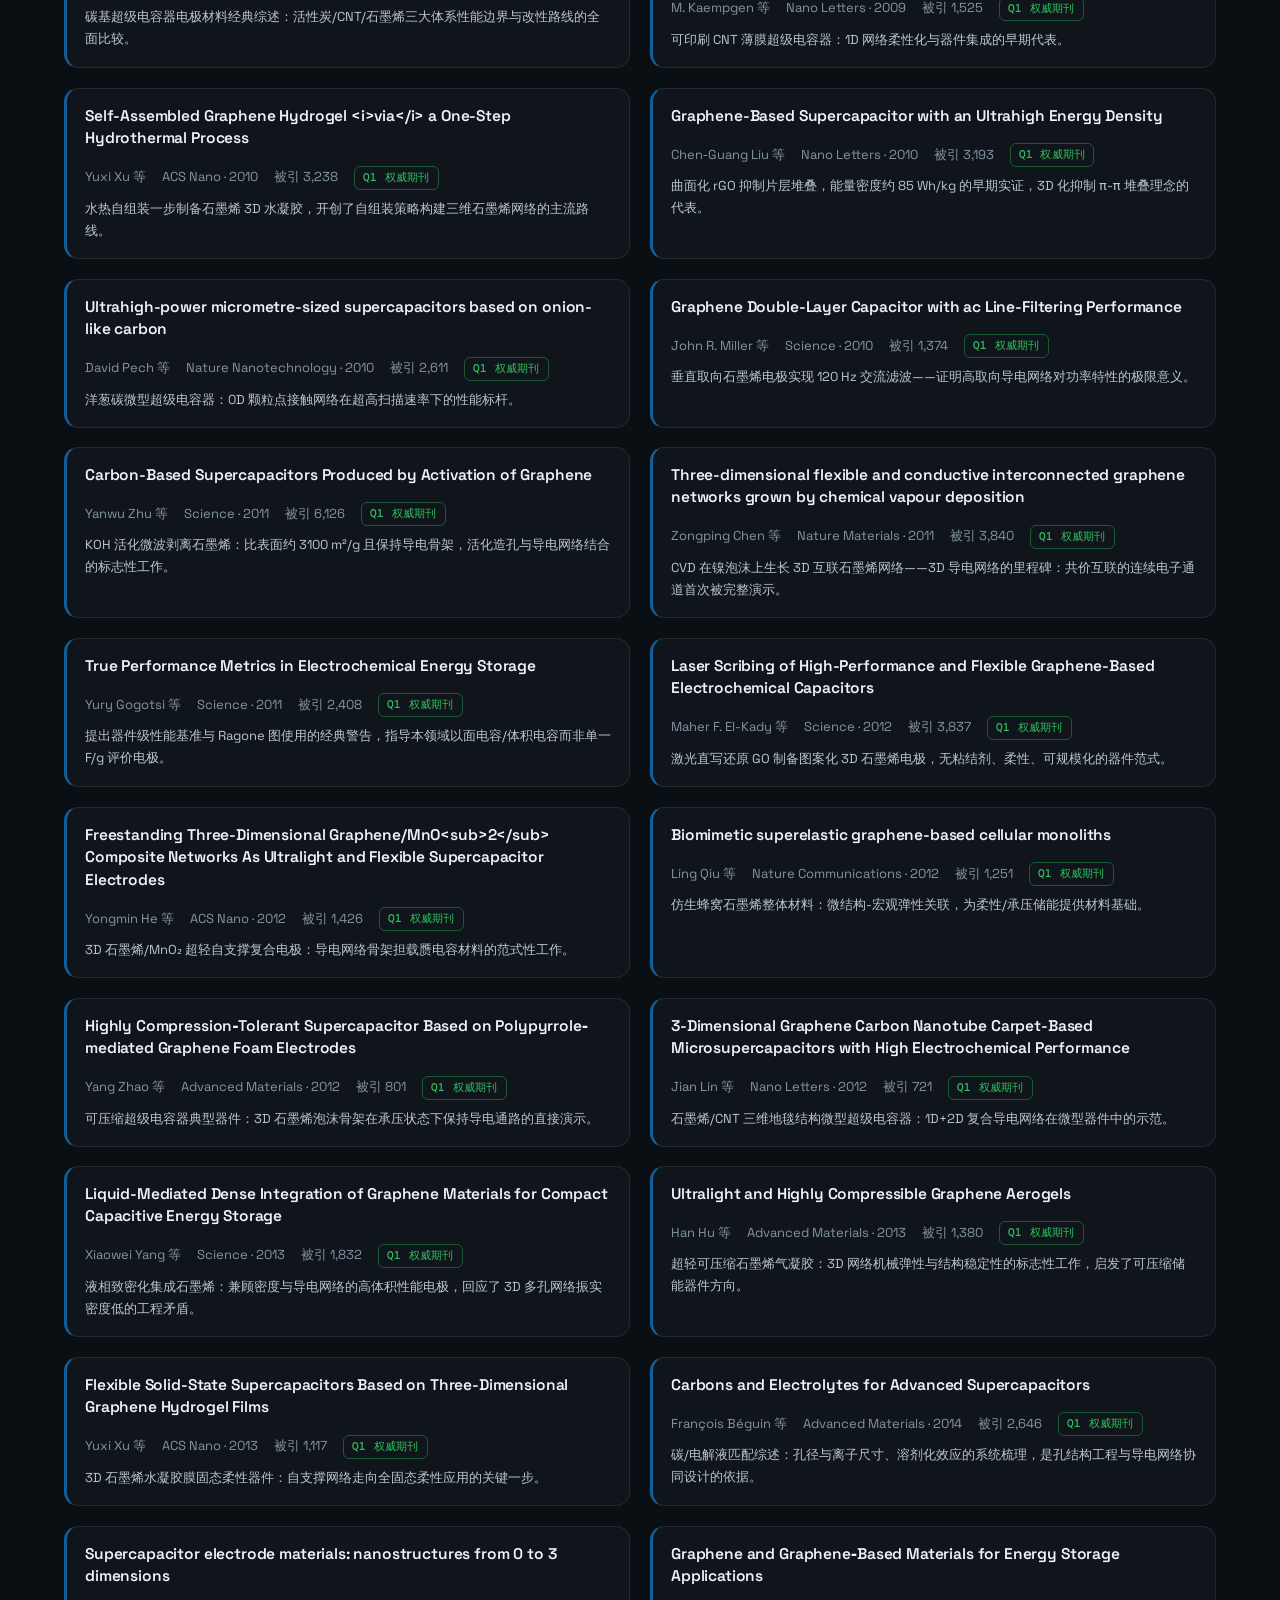
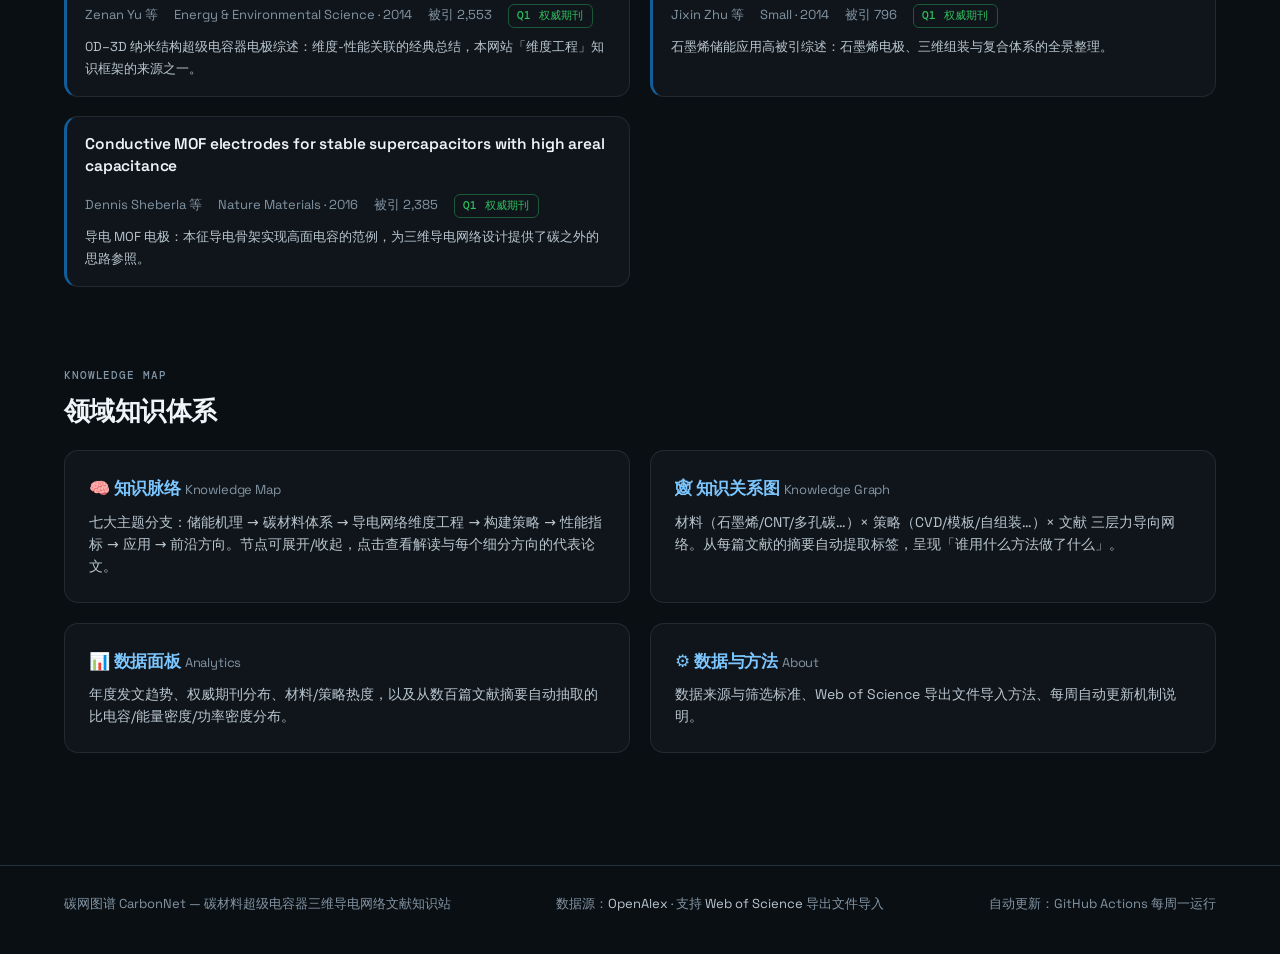
==== commit 485960f3: "style: 全站换肤——电光青蓝科技配色（v=8），弃青铜/鼠尾草复古色调 - 暗色：蓝调近黑 #0a0f14 + 电光青 #7cc7ff + 深蓝按钮 #125e9a - 浅色：冷灰蓝底 #f4f" ====
--- a/index.html
+++ b/index.html
@@ -5,8 +5,8 @@
   <meta name="viewport" content="width=device-width, initial-scale=1.0">
   <title>碳网图谱 CarbonNet · 碳材料超级电容器三维导电网络</title>
   <meta name="description" content="碳材料超级电容器三维导电网络文献知识站：知识脉络、知识关系图、文献库与性能数据面板，数据自动更新，来源 OpenAlex / Web of Science 权威索引。">
-  <link rel="stylesheet" href="assets/css/style.css?v=7">
-  <link rel="icon" href="data:image/svg+xml,<svg xmlns='http://www.w3.org/2000/svg' viewBox='0 0 100 100'><circle cx='50' cy='50' r='42' fill='%235F5136'/><circle cx='30' cy='38' r='10' fill='%23CDDBC0'/><circle cx='62' cy='58' r='10' fill='%23CDDBC0'/></svg>">
+  <link rel="stylesheet" href="assets/css/style.css?v=8">
+  <link rel="icon" href="data:image/svg+xml,<svg xmlns='http://www.w3.org/2000/svg' viewBox='0 0 100 100'><circle cx='50' cy='50' r='42' fill='%23125E9A'/><circle cx='30' cy='38' r='10' fill='%237CC7FF'/><circle cx='62' cy='58' r='10' fill='%237CC7FF'/></svg>">
 </head>
 <body data-page="home">
 
@@ -122,7 +122,7 @@
   </main>
 
   <script src="assets/vendor/echarts.min.js"></script>
-  <script src="assets/js/site.js?v=7"></script>
+  <script src="assets/js/site.js?v=8"></script>
   <script>
     // 论文卡片构建（精选/最新共用；标题等来自 API 的不可信数据一律用 textContent）
     function buildPaperCard(p) {
@@ -342,7 +342,7 @@
       const ctx = canvas.getContext("2d");
       const hero = canvas.parentElement;
       const t0 = chartTheme();
-      // 灰 + 青铜 + 鼠尾草绿 + 低饱和蓝（produx 克制配色）
+      // 电光青 + 深蓝 + 灰 + 低饱和蓝（蓝系克制配色）
       const COLORS = [readToken("--accent"), readToken("--accent-fill"),
         readToken("--muted"), t0.series[0]];
       const DPR = Math.min(2, window.devicePixelRatio || 1);
--- a/assets/css/style.css
+++ b/assets/css/style.css
@@ -1,8 +1,8 @@
 /* ============================================================
-   碳网图谱 CarbonNet · 设计系统（produx.design 风格版）
+   碳网图谱 CarbonNet · 设计系统（电光青蓝科技风）
    ------------------------------------------------------------
-   气质参照 produx.design：近黑编辑式暗色、超大号怪诞体标题、
-   灰阶 + 青铜棕 (#5F5136) + 鼠尾草绿 (#CDDBC0) 点缀、
+   蓝调近黑编辑式暗色、超大号怪诞体标题、
+   灰阶 + 电光青 (#7CC7FF) + 深蓝 (#125E9A) 点缀、
    逐词上浮 hero 入场、细边框、17px 毛玻璃顶栏。
    分类色（s1–s8）仅在图表/标签点中使用，保证数据可读性。
    字体：Space Grotesk（标题/数字）+ DM Mono（点缀），本地打包。
@@ -37,30 +37,30 @@
   --font-sans: "Space Grotesk", system-ui, -apple-system, "Segoe UI",
     "Microsoft YaHei", "PingFang SC", "Noto Sans SC", sans-serif;
   --font-mono: "DM Mono", ui-monospace, "Cascadia Code", Consolas, monospace;
-  /* 表面与墨水（produx 灰阶） */
-  --page: #0e0e0e;
-  --surface-1: #141414;
-  --surface-2: #1c1c1c;
-  --ink: #f2f2f2;
-  --ink-2: #c6c6c6;
-  --muted: #8a8a8a;
-  --grid: #242424;
-  --baseline: #303030;
-  --border: rgba(242, 242, 242, 0.09);
-  --border-strong: rgba(242, 242, 242, 0.17);
-  /* 强调：鼠尾草绿（文字/链接/下划线）+ 青铜棕（填充） */
-  --accent: #cddbc0;
-  --accent-fill: #5f5136;
-  --accent-fill-hover: #6f6040;
+  /* 表面与墨水（蓝调灰阶） */
+  --page: #0a0f14;
+  --surface-1: #10151b;
+  --surface-2: #171d25;
+  --ink: #eef4f8;
+  --ink-2: #b9c6d0;
+  --muted: #8294a3;
+  --grid: #1d252e;
+  --baseline: #26303a;
+  --border: rgba(238, 244, 248, 0.09);
+  --border-strong: rgba(238, 244, 248, 0.17);
+  /* 强调：电光青（文字/链接/下划线）+ 深蓝（填充） */
+  --accent: #7cc7ff;
+  --accent-fill: #125e9a;
+  --accent-fill-hover: #1772b8;
   /* 背景光斑色 */
-  --blob-1: #5f5136; --blob-2: #cddbc0; --blob-3: #6e6e6e;
+  --blob-1: #125e9a; --blob-2: #7cc7ff; --blob-3: #5a6a7a;
   /* 分类色（8 槽，低饱和，仅图表/标签点） */
   --s1: #6f9bd2; --s2: #cf8f5e; --s3: #5aa88a; --s4: #c8a860;
   --s5: #c07fa0; --s6: #8fa860; --s7: #918ac6; --s8: #c87f76;
-  /* 顺序色阶（青铜棕明度阶梯，浅=大值） */
-  --seq-100: #ece0c8; --seq-250: #d8c39b; --seq-300: #c6aa77;
-  --seq-350: #b1935c; --seq-400: #9a7c48; --seq-500: #7a6038;
-  --seq-600: #57452c; --seq-700: #372b1d;
+  /* 顺序色阶（蓝系明度阶梯，浅=大值） */
+  --seq-100: #e8f4ff; --seq-250: #c3e2ff; --seq-300: #9ccbff;
+  --seq-350: #74b1f5; --seq-400: #4f94e0; --seq-500: #3274bb;
+  --seq-600: #235489; --seq-700: #163a60;
   /* 状态色 */
   --good: #2fbf5f; --warning: #fab219; --serious: #ec835a; --critical: #d03b3b;
   --delta-up: #2fbf5f;
@@ -68,27 +68,27 @@
 
 :root[data-theme="light"] {
   color-scheme: light;
-  --page: #f2f2f2;
-  --surface-1: #fafafa;
-  --surface-2: #e9e9e9;
-  --ink: #141414;
-  --ink-2: #3f3f3f;
-  --muted: #6a6a6a;
-  --grid: #dfdfdf;
-  --baseline: #c9c9c9;
-  --border: rgba(20, 20, 20, 0.10);
-  --border-strong: rgba(20, 20, 20, 0.20);
-  --accent: #55674a;           /* 加深保证浅底 AA */
-  --accent-fill: #5f5136;      /* 白字对比 6:1 达标 */
-  --accent-fill-hover: #4f432c;
-  --blob-1: #5f5136; --blob-2: #a7b896; --blob-3: #9a9a9a;
+  --page: #f4f7fa;
+  --surface-1: #fbfcfe;
+  --surface-2: #e9eef3;
+  --ink: #10161c;
+  --ink-2: #3c4854;
+  --muted: #64707c;
+  --grid: #dfe6ec;
+  --baseline: #ccd5dd;
+  --border: rgba(16, 22, 28, 0.10);
+  --border-strong: rgba(16, 22, 28, 0.20);
+  --accent: #0b6ab8;           /* 加深保证浅底 AA */
+  --accent-fill: #125e9a;      /* 白字对比 ~6:1 达标 */
+  --accent-fill-hover: #0e5686;
+  --blob-1: #125e9a; --blob-2: #8fc9ef; --blob-3: #8a98a5;
   /* 分类色（浅色列） */
   --s1: #3d6ea8; --s2: #b06a3c; --s3: #3d8a6b; --s4: #a88a3c;
   --s5: #a56282; --s6: #74883c; --s7: #6f66a8; --s8: #a8625a;
   /* 顺序色阶（浅色模式反向锚点由 JS 反转，此处与暗色同一色阶） */
-  --seq-100: #ece0c8; --seq-250: #d8c39b; --seq-300: #c6aa77;
-  --seq-350: #b1935c; --seq-400: #9a7c48; --seq-500: #7a6038;
-  --seq-600: #57452c; --seq-700: #372b1d;
+  --seq-100: #e8f4ff; --seq-250: #c3e2ff; --seq-300: #9ccbff;
+  --seq-350: #74b1f5; --seq-400: #4f94e0; --seq-500: #3274bb;
+  --seq-600: #235489; --seq-700: #163a60;
   /* 状态色（固定不换） */
   --good: #0ca30c; --warning: #b87800; --serious: #c85f33; --critical: #c22d2d;
   --delta-up: #006300;
@@ -106,7 +106,7 @@
   line-height: 1.6;
   font-size: 15px;
   -webkit-font-smoothing: antialiased;
-  /* 顶部氛围光晕（青铜 + 鼠尾草绿，克制） */
+  /* 顶部氛围光晕（电光蓝 + 青，克制） */
   background-image: radial-gradient(1100px 480px at 50% -180px,
     color-mix(in srgb, var(--accent-fill) 9%, transparent),
     color-mix(in srgb, var(--accent) 4%, transparent) 55%,
@@ -731,9 +731,9 @@
 /* ============================================================
    流体动效层（produx 克制版）
    ------------------------------------------------------------
-   1) .fluid-bg        全站流体光晕背景（青铜/鼠尾草绿/中性灰
+   1) .fluid-bg        全站流体光晕背景（电光蓝/青/灰蓝
                        三色斑缓慢漂移，仅 transform 动画）
-   2) 卡片光泽扫过      hover 时一道鼠尾草绿光泽斜向划过
+   2) 卡片光泽扫过      hover 时一道电光青光泽斜向划过
    3) 卡片悬浮跟随      光标聚光 + 3D 微倾斜（JS 写入 CSS 变量）
    4) 导航下划线滑动 / 按钮按压回弹
    ============================================================ */
@@ -789,7 +789,7 @@
   100% { transform: translate3d(-7%, -3%, 0) rotate(140deg) scale(1); }
 }
 
-/* ---------- 卡片光泽扫过（hover 液体质感，鼠尾草绿） ---------- */
+/* ---------- 卡片光泽扫过（hover 液体质感，电光青） ---------- */
 a.card, .paper-card, .classic-card {
   position: relative;
   overflow: hidden;
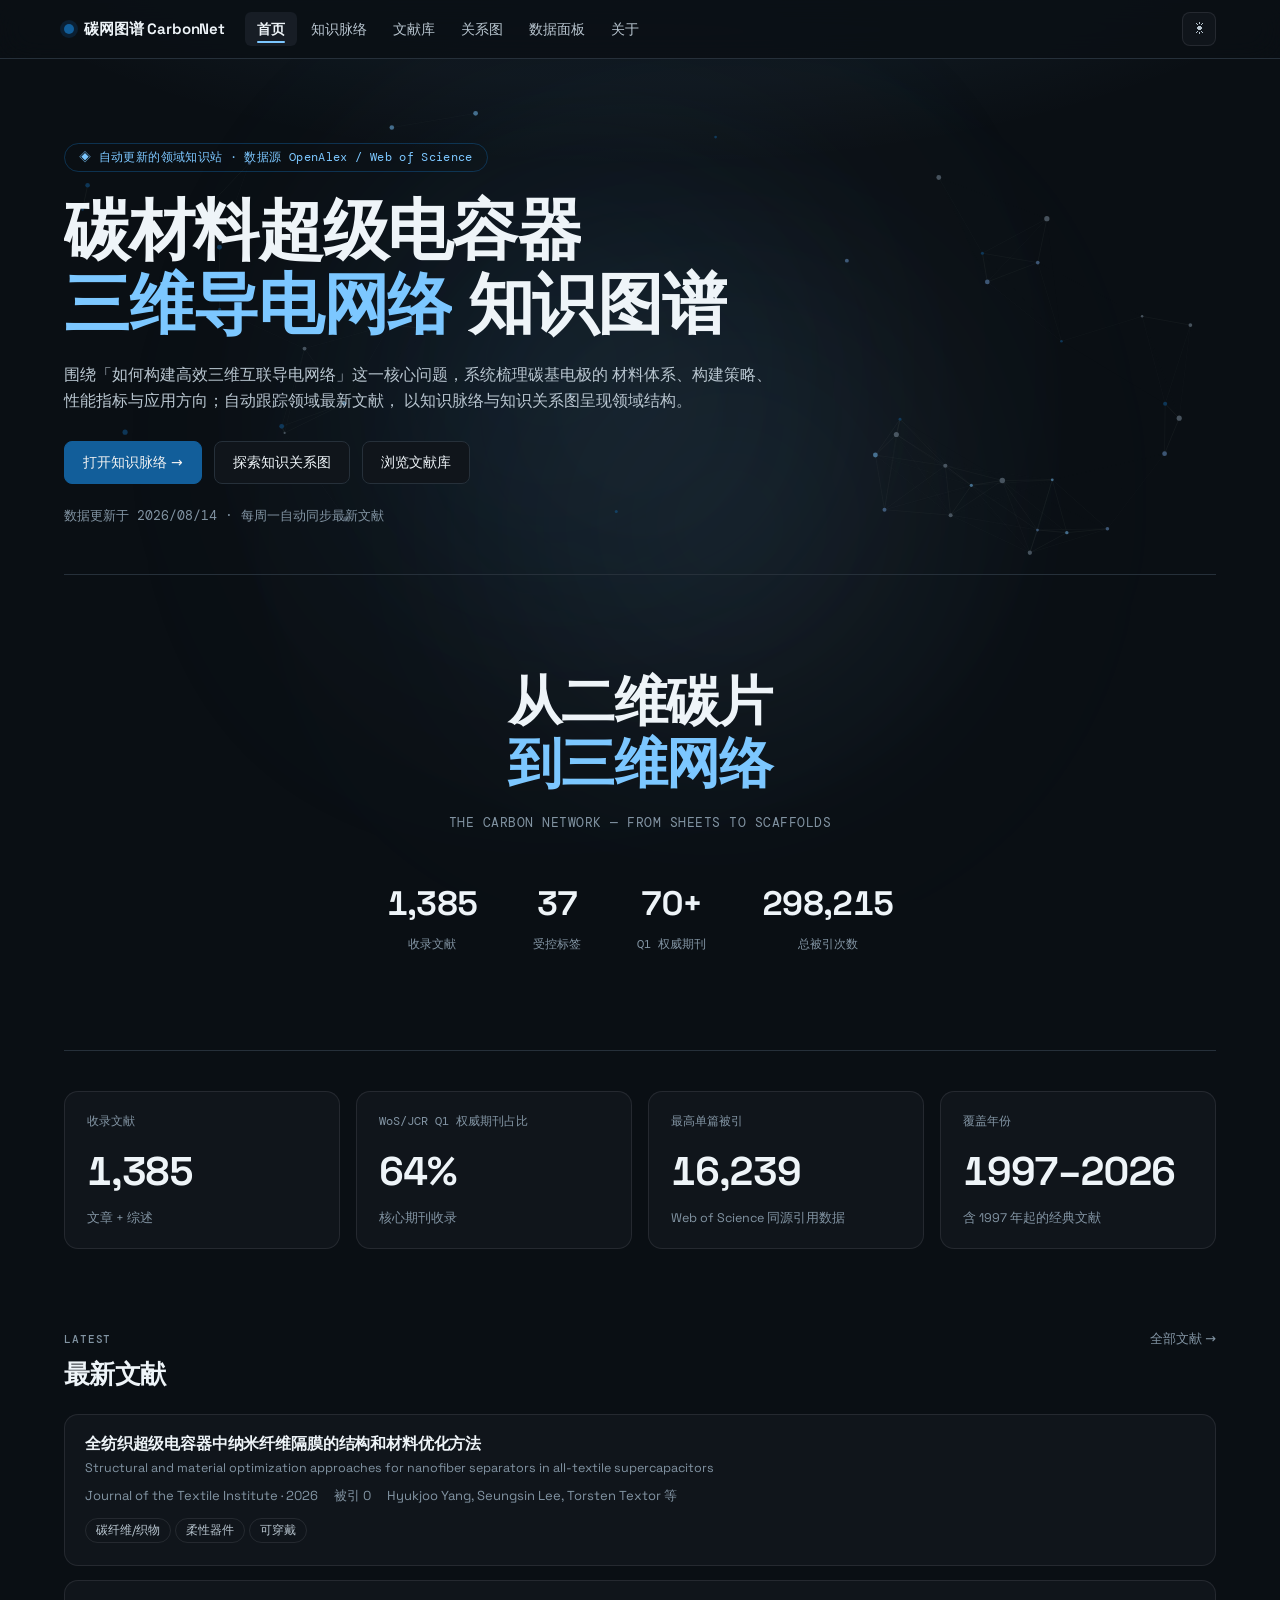
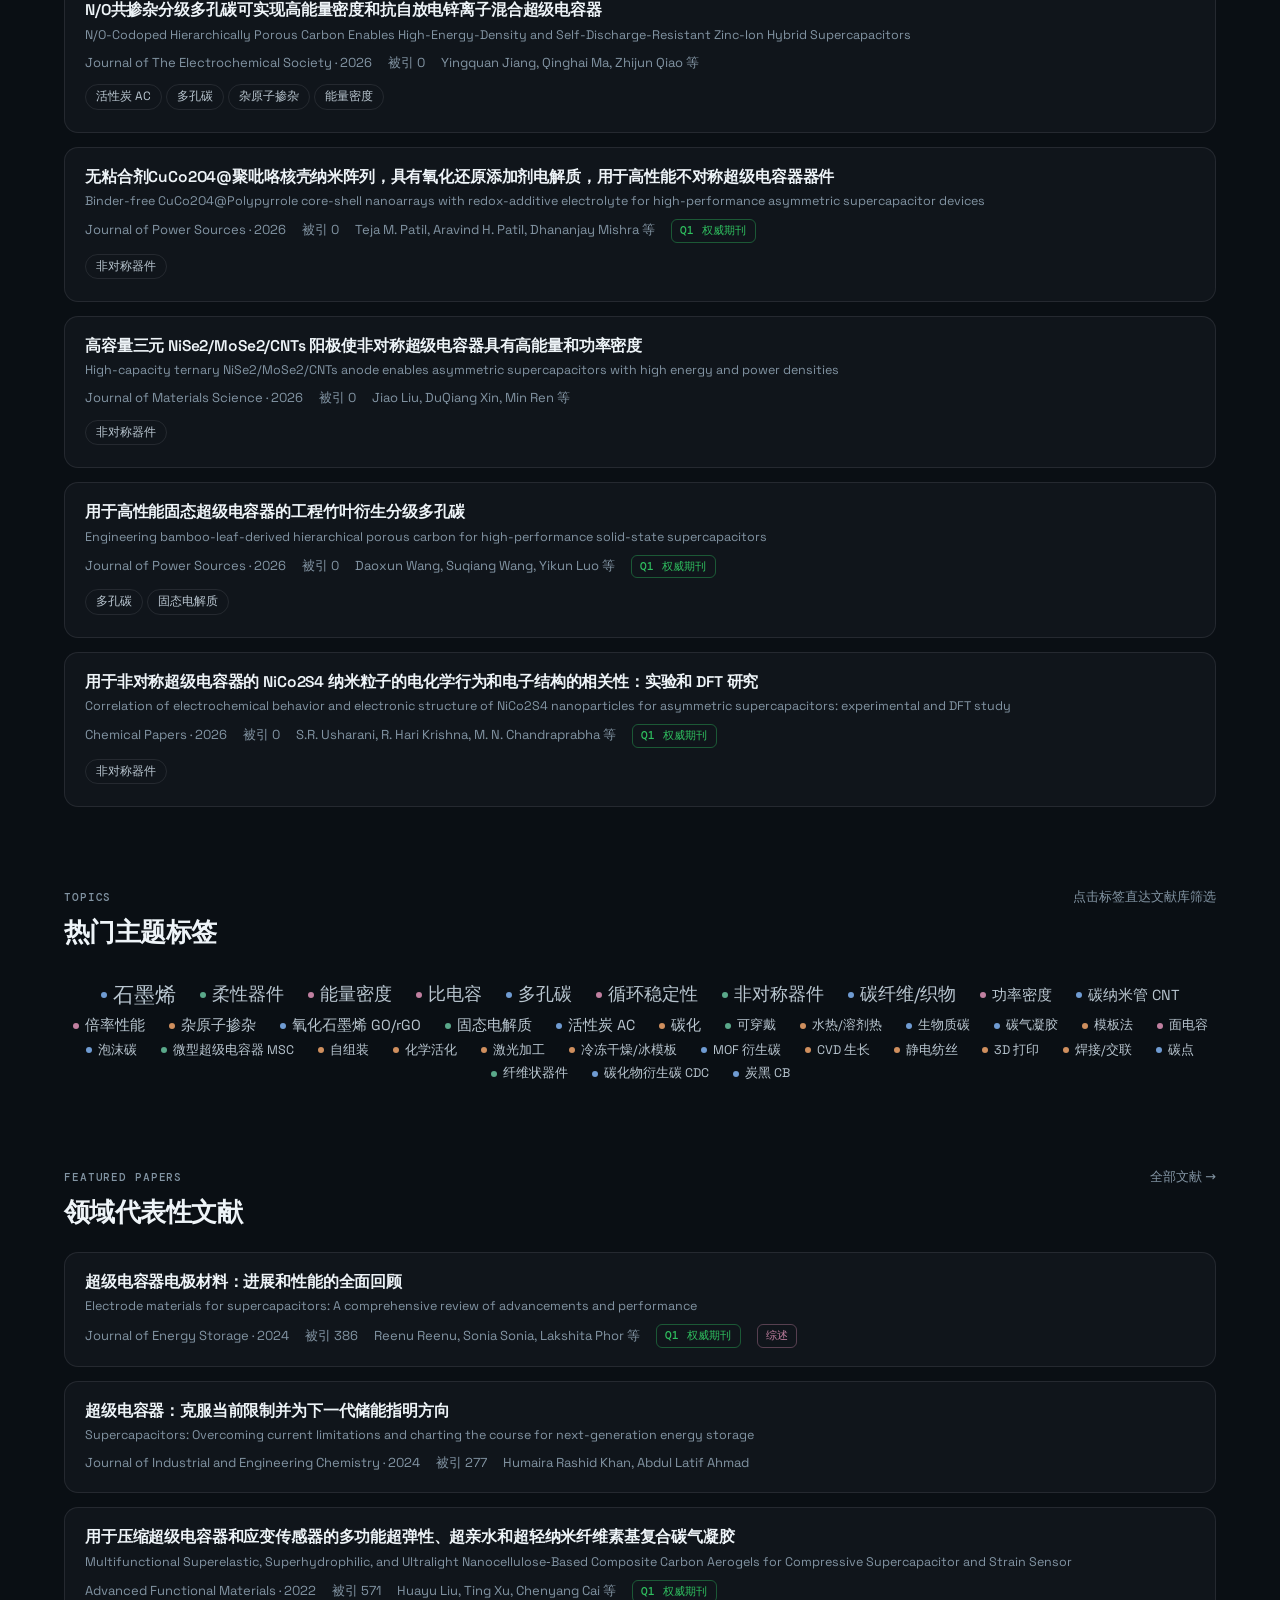
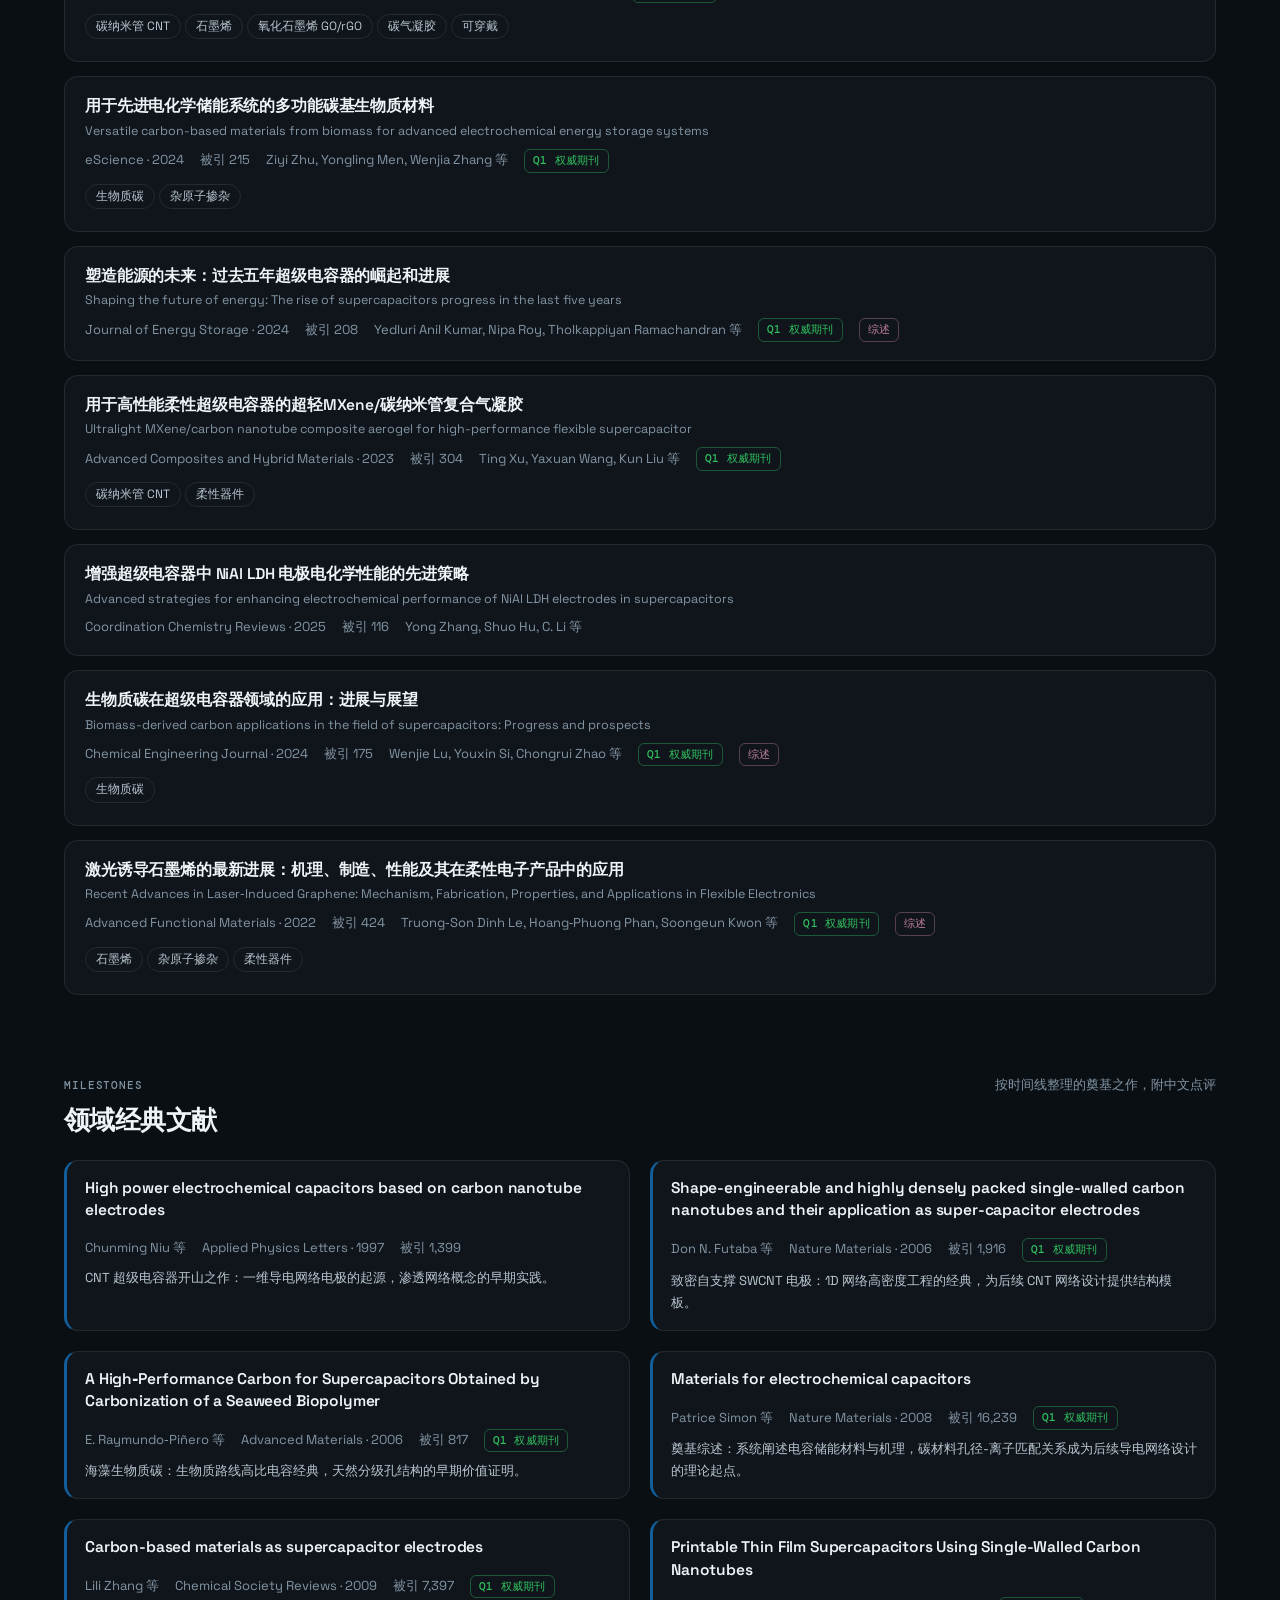
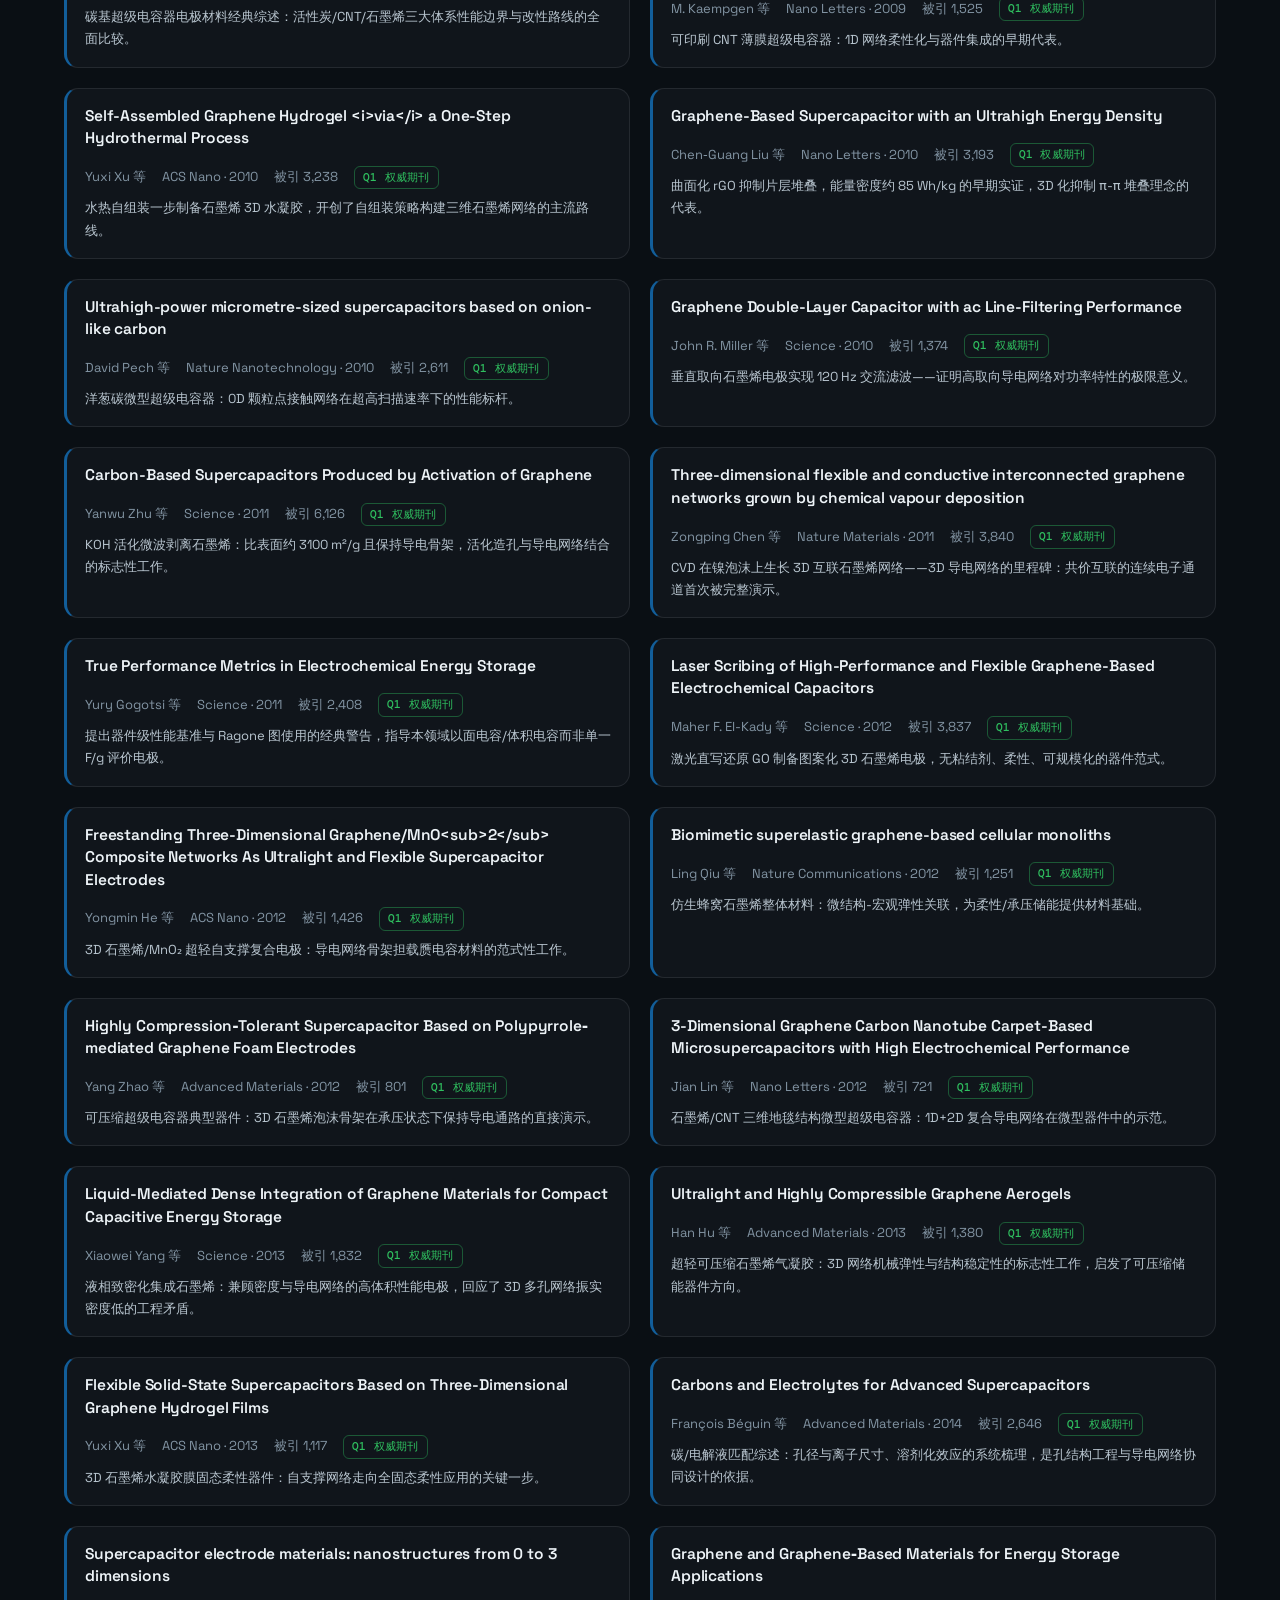
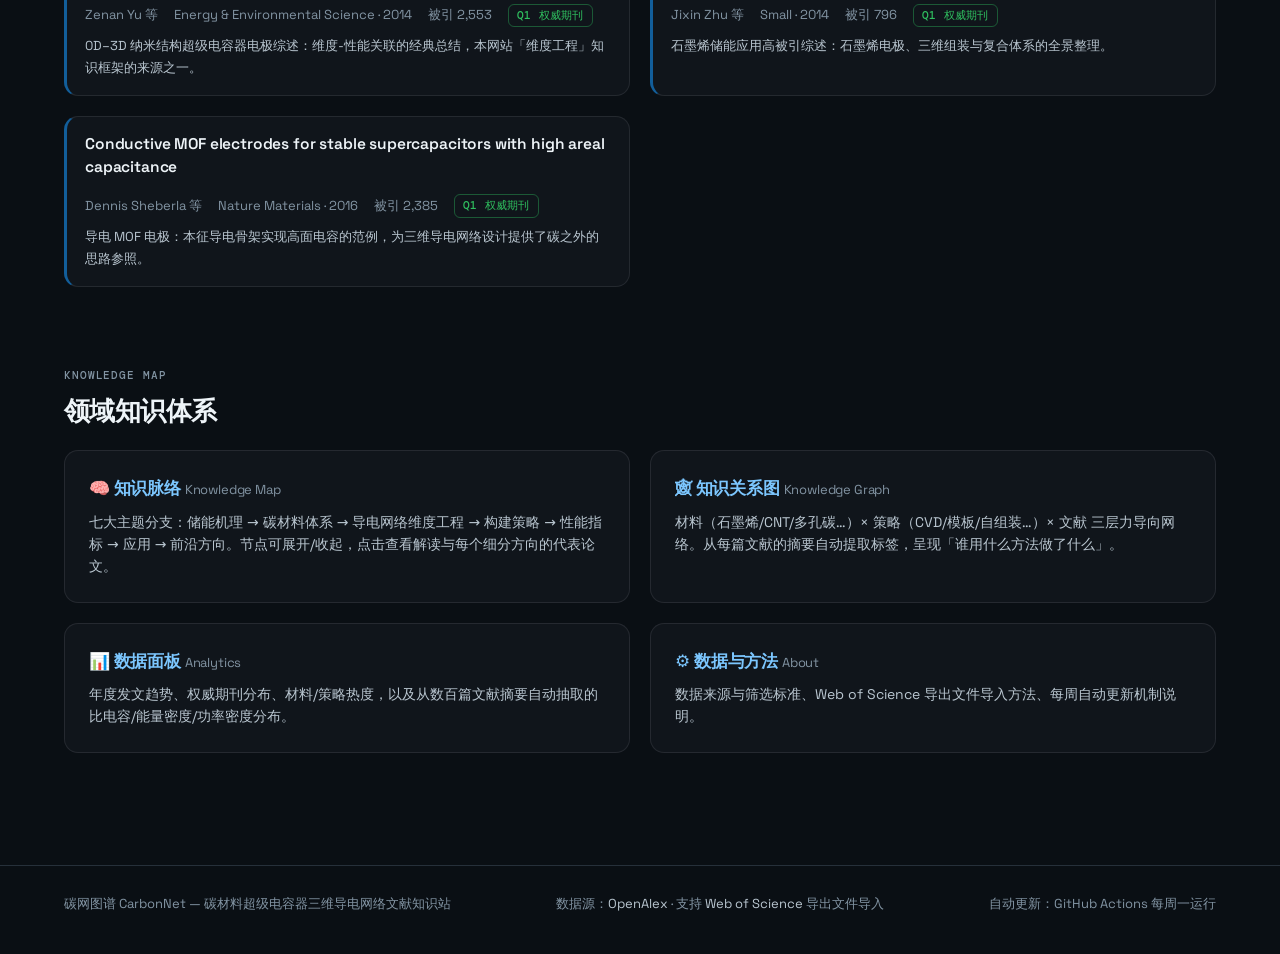
==== commit 7c57d326: "feat: 论文详情页 + 一键回顶 + 筛选/表格入场动效（v=9） - 新增 paper.html 文献详情页（?id=/?doi=）：完整元信息、中英摘要、   主题标签（可跳文献库筛选）、经典" ====
--- a/index.html
+++ b/index.html
@@ -5,7 +5,7 @@
   <meta name="viewport" content="width=device-width, initial-scale=1.0">
   <title>碳网图谱 CarbonNet · 碳材料超级电容器三维导电网络</title>
   <meta name="description" content="碳材料超级电容器三维导电网络文献知识站：知识脉络、知识关系图、文献库与性能数据面板，数据自动更新，来源 OpenAlex / Web of Science 权威索引。">
-  <link rel="stylesheet" href="assets/css/style.css?v=8">
+  <link rel="stylesheet" href="assets/css/style.css?v=9">
   <link rel="icon" href="data:image/svg+xml,<svg xmlns='http://www.w3.org/2000/svg' viewBox='0 0 100 100'><circle cx='50' cy='50' r='42' fill='%23125E9A'/><circle cx='30' cy='38' r='10' fill='%237CC7FF'/><circle cx='62' cy='58' r='10' fill='%237CC7FF'/></svg>">
 </head>
 <body data-page="home">
@@ -122,7 +122,7 @@
   </main>
 
   <script src="assets/vendor/echarts.min.js"></script>
-  <script src="assets/js/site.js?v=8"></script>
+  <script src="assets/js/site.js?v=9"></script>
   <script>
     // 论文卡片构建（精选/最新共用；标题等来自 API 的不可信数据一律用 textContent）
     function buildPaperCard(p) {
@@ -132,10 +132,12 @@
       const title = document.createElement("h3");
       title.className = "paper-title";
       const a = document.createElement("a");
-      a.href = p.url || "#";
-      a.target = "_blank";
-      a.rel = "noopener";
+      // 优先站内详情页（paper.html）；无 id/doi 时回退原文外链
+      a.href = p.id ? `paper.html?id=${encodeURIComponent(p.id)}`
+        : (p.doi ? `paper.html?doi=${encodeURIComponent(p.doi)}` : p.url || "#");
       a.textContent = p.zh_title || p.title;
+      if (p.id || p.doi) a.title = "打开站内详情页";
+      else { a.target = "_blank"; a.rel = "noopener"; }
       title.appendChild(a);
       el.appendChild(title);
       if (p.zh_title) {
@@ -288,10 +290,12 @@
           const title = document.createElement("h3");
           title.className = "paper-title";
           const a = document.createElement("a");
-          a.href = c.url || "#";
-          a.target = "_blank";
-          a.rel = "noopener";
+          // 优先站内详情页（paper.html）；无 id/doi 时回退原文外链
+          a.href = c.id ? `paper.html?id=${encodeURIComponent(c.id)}`
+            : (c.doi ? `paper.html?doi=${encodeURIComponent(c.doi)}` : c.url || "#");
           a.textContent = c.zh_title || c.title;
+          if (c.id || c.doi) a.title = "打开站内详情页";
+          else { a.target = "_blank"; a.rel = "noopener"; }
           title.appendChild(a);
           el.appendChild(title);
           if (c.zh_title) {
--- a/assets/css/style.css
+++ b/assets/css/style.css
@@ -159,6 +159,27 @@
 .theme-btn:hover { border-color: var(--border-strong); color: var(--ink); }
 .theme-btn:active { transform: rotate(90deg) scale(0.92); }
 
+/* ---------- 一键回到顶部（site.js 注入） ---------- */
+.back-top {
+  position: fixed; right: 22px; bottom: 26px; z-index: 90;
+  width: 44px; height: 44px; border-radius: 50%;
+  border: 1px solid var(--border-strong);
+  background: color-mix(in srgb, var(--surface-1) 90%, transparent);
+  backdrop-filter: blur(8px);
+  -webkit-backdrop-filter: blur(8px);
+  color: var(--ink); font-size: 17px; line-height: 1;
+  cursor: pointer;
+  opacity: 0; transform: translateY(12px); pointer-events: none;
+  transition: opacity .3s ease, transform .3s cubic-bezier(.3,1.4,.5,1),
+    background .15s ease, color .15s ease, border-color .15s ease, box-shadow .25s ease;
+}
+.back-top.show { opacity: 1; transform: translateY(0); pointer-events: auto; }
+.back-top:hover {
+  background: var(--accent-fill); border-color: var(--accent-fill);
+  color: #f2f2f2; transform: translateY(-3px);
+  box-shadow: 0 10px 24px -8px color-mix(in srgb, var(--accent-fill) 70%, transparent);
+}
+
 /* ---------- 页脚 ---------- */
 .site-footer {
   margin-top: 72px; padding: 28px 0 40px;
@@ -436,6 +457,63 @@
 }
 .paper-tags { margin-top: 10px; }
 
+/* ---------- 论文详情页（paper.html） ---------- */
+.breadcrumb {
+  display: flex; gap: 18px; flex-wrap: wrap;
+  margin-bottom: 20px; font-size: 13px;
+}
+.breadcrumb a { color: var(--muted); }
+.breadcrumb a:hover { color: var(--accent); }
+.paper-detail {
+  background: var(--surface-1);
+  border: 1px solid var(--border); border-radius: 16px;
+  padding: 32px 36px;
+  animation: pop-in .5s cubic-bezier(.17,1.25,.36,1) both;
+}
+@media (max-width: 720px) { .paper-detail { padding: 22px 20px; } }
+.paper-detail h1 {
+  font-size: clamp(23px, 3vw, 33px);
+  font-weight: 700; line-height: 1.32; letter-spacing: -0.015em;
+}
+.paper-detail .pd-en { color: var(--muted); font-size: 14.5px; margin-top: 8px; line-height: 1.6; }
+.pd-badges { display: flex; flex-wrap: wrap; gap: 8px; margin-top: 16px; }
+.pd-badges .badge { padding: 3px 10px; }
+.pd-meta {
+  display: flex; flex-wrap: wrap; gap: 10px 36px;
+  margin-top: 20px; padding: 14px 18px;
+  background: var(--surface-2);
+  border: 1px solid var(--border); border-radius: 12px;
+  font-size: 14px;
+}
+.pd-meta .k {
+  display: block; font-family: var(--font-mono);
+  font-size: 11px; color: var(--muted);
+  letter-spacing: .05em; margin-bottom: 3px;
+}
+.pd-meta .v { color: var(--ink); font-variant-numeric: tabular-nums; }
+.pd-meta a.v { color: var(--accent); }
+.pd-authors { margin-top: 18px; color: var(--muted); font-size: 13px; line-height: 1.8; }
+.pd-sec {
+  margin-top: 28px; padding-top: 18px; border-top: 1px solid var(--grid);
+  font-size: 15.5px; font-weight: 650; letter-spacing: -0.01em;
+}
+.pd-abs p { margin-top: 10px; color: var(--ink-2); font-size: 14.5px; line-height: 1.9; }
+.pd-abs details { margin-top: 10px; }
+.pd-abs summary { cursor: pointer; color: var(--accent); font-size: 13px; }
+.pd-abs .pd-en-abs { color: var(--ink-2); font-size: 13.5px; line-height: 1.85; margin-top: 8px; }
+.pd-tags { margin-top: 10px; }
+.pd-note {
+  border-left: 3px solid var(--accent-fill);
+  padding: 14px 18px; margin-top: 22px;
+  background: color-mix(in srgb, var(--accent-fill) 8%, transparent);
+  border-radius: 0 10px 10px 0;
+}
+.pd-note-title {
+  font-family: var(--font-mono); font-size: 12px; letter-spacing: .06em;
+  color: var(--accent); margin-bottom: 8px;
+}
+.pd-note p { color: var(--ink-2); font-size: 14px; line-height: 1.85; }
+
 /* ---------- 经典文献卡片 ---------- */
 .classic-card {
   background: var(--surface-1);
@@ -477,6 +555,12 @@
   to   { opacity: 1; transform: translateY(0) scale(1); }
 }
 .fade-up { animation: fade-up .7s cubic-bezier(.17,1.25,.36,1) both; }
+/* 表格行级入场：轻微位移 + 淡入（Safari 对 tr 的 transform 支持差，自动退化为纯淡入） */
+@keyframes row-in {
+  from { opacity: 0; transform: translateY(10px); }
+  to   { opacity: 1; transform: translateY(0); }
+}
+tr.row-in { animation: row-in .45s cubic-bezier(.17,1.25,.36,1) both; }
 /* 卡片/行级元素：弹性回弹 + 景深模糊渐清 */
 @keyframes pop-in {
   from { opacity: 0; transform: translateY(22px) scale(0.95); filter: blur(5px); }
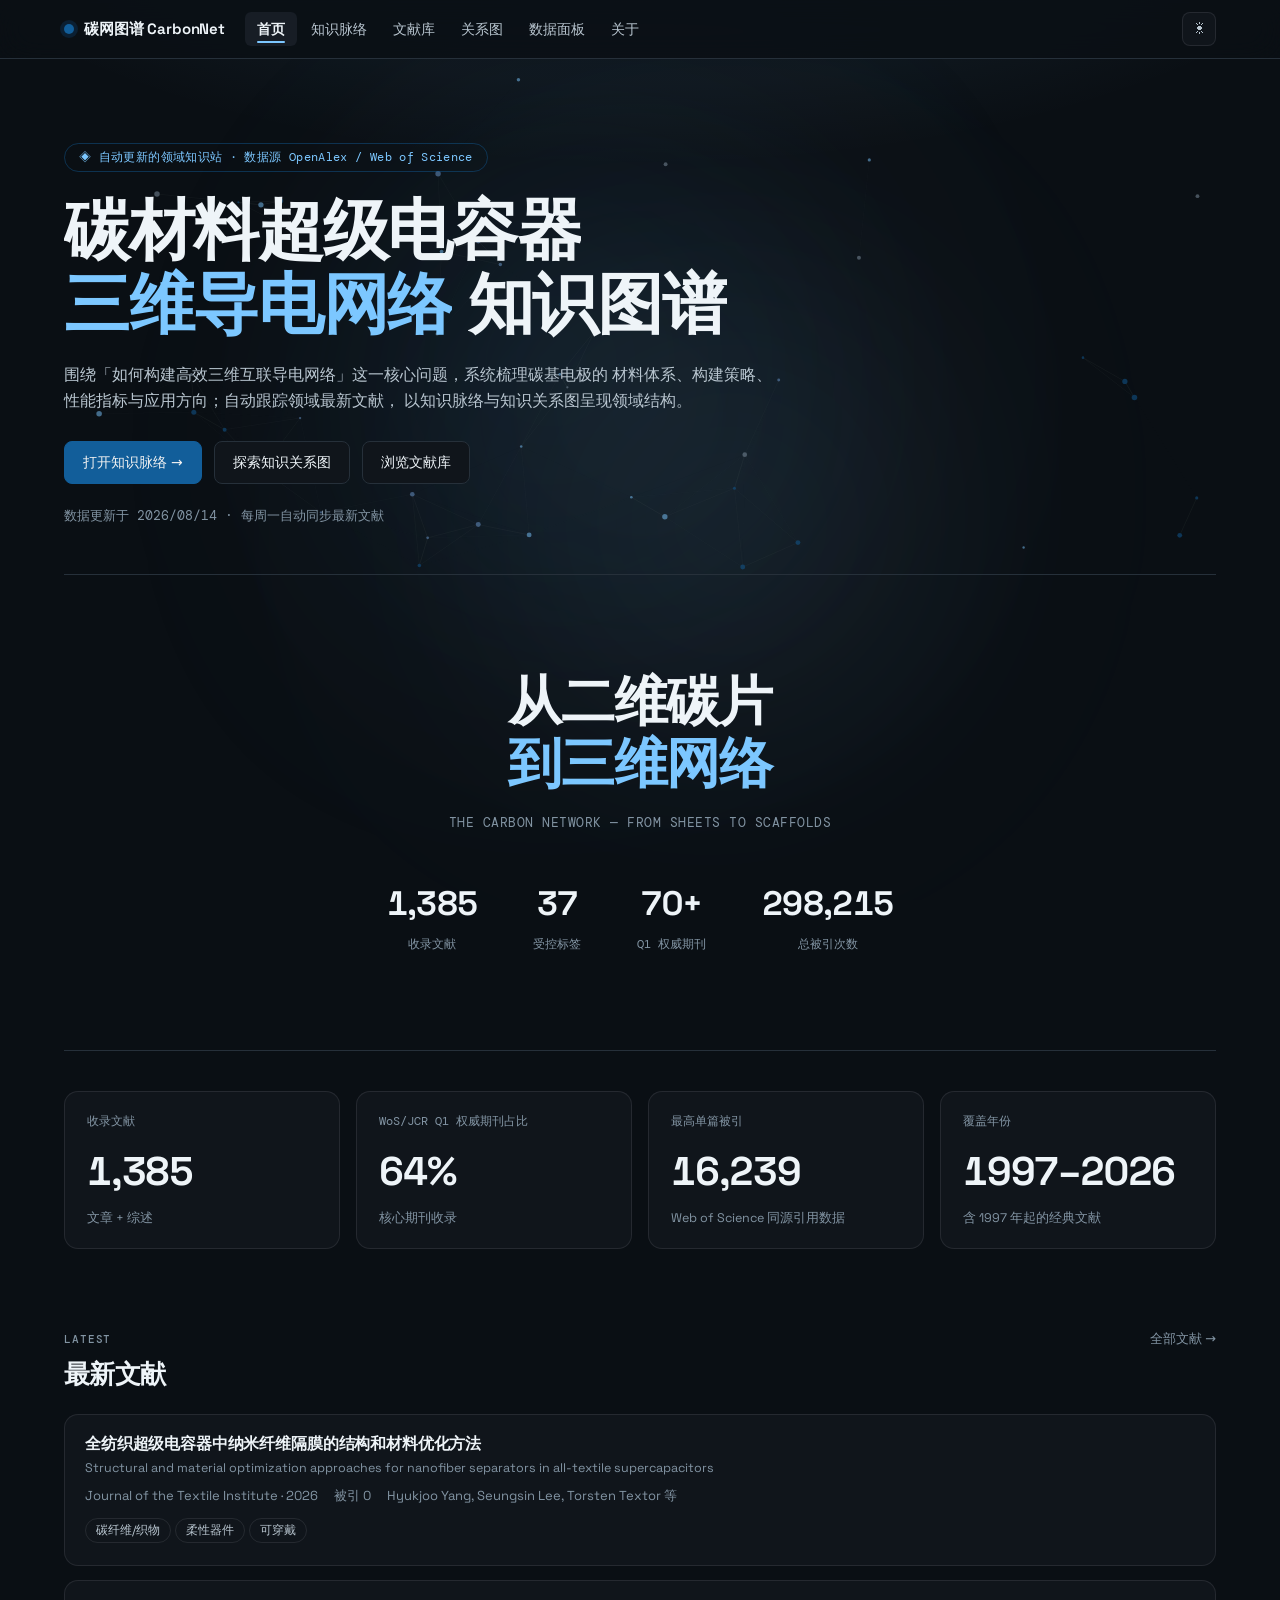
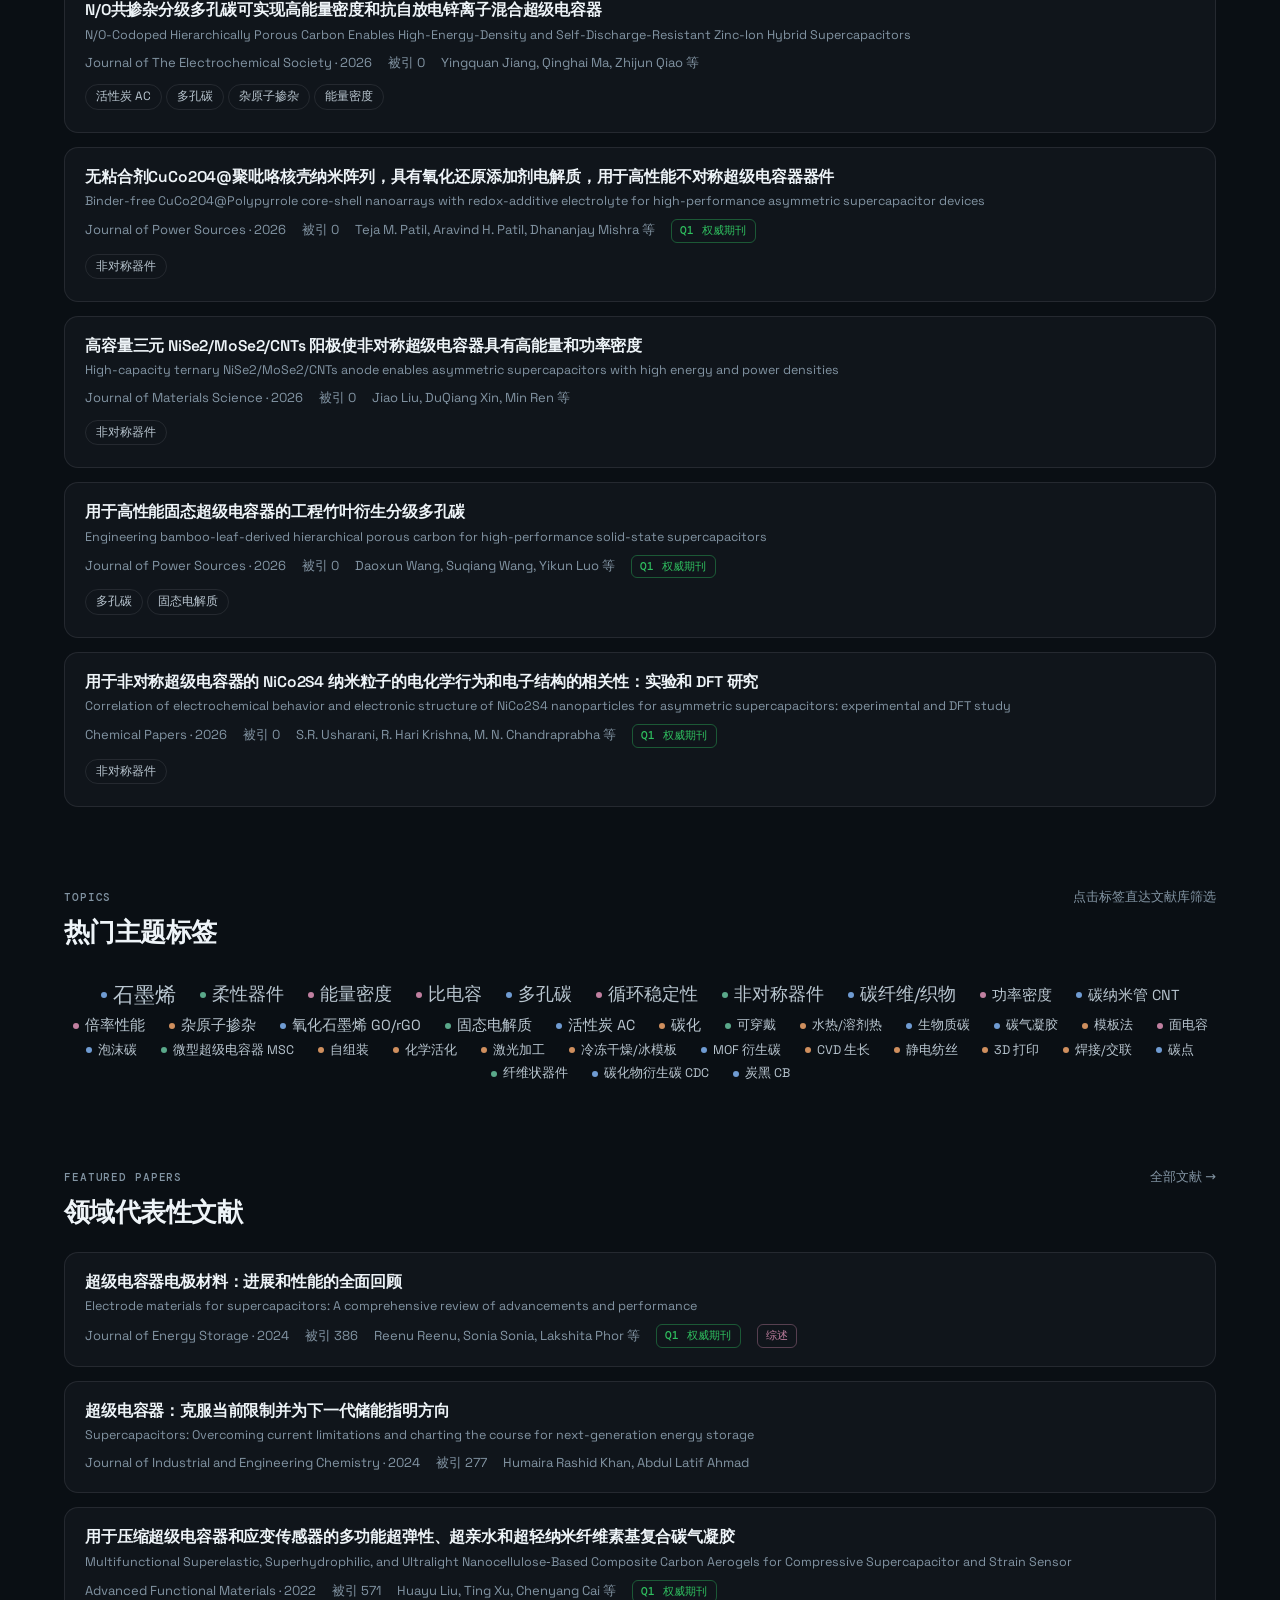
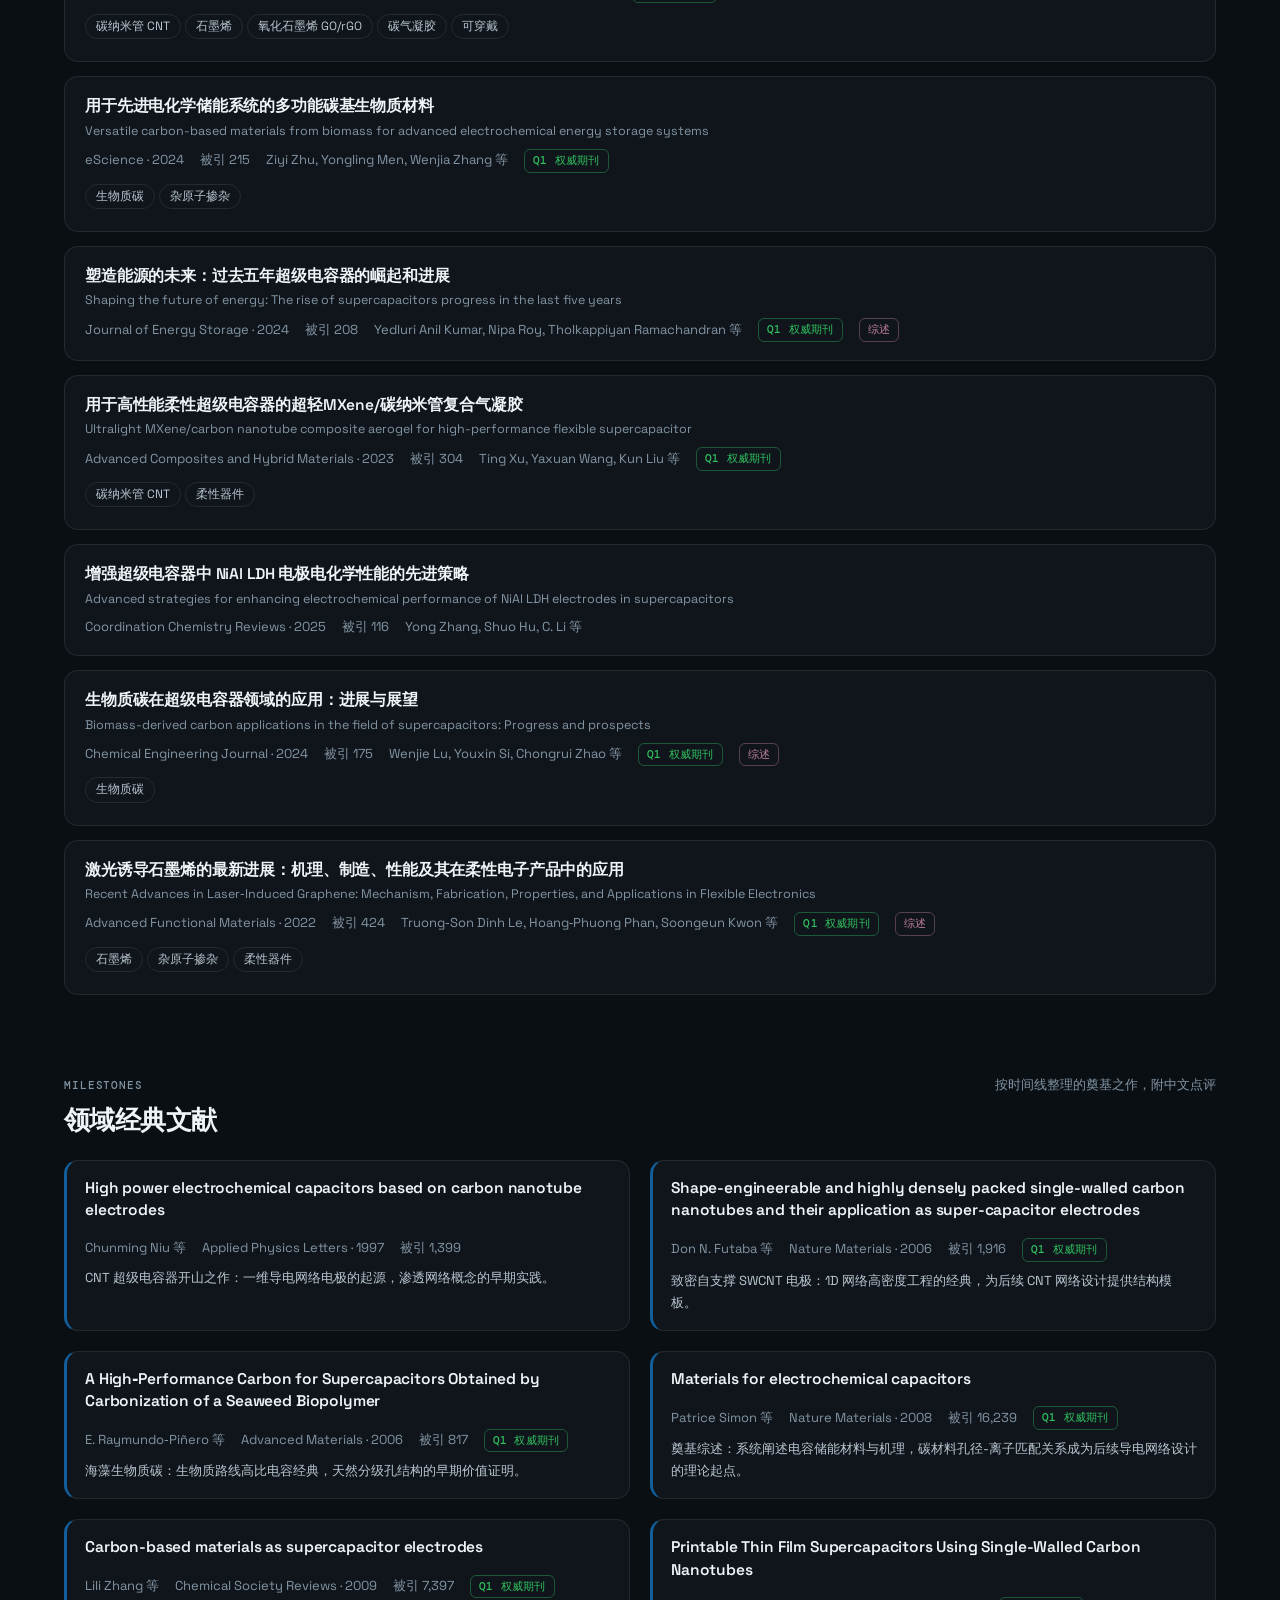
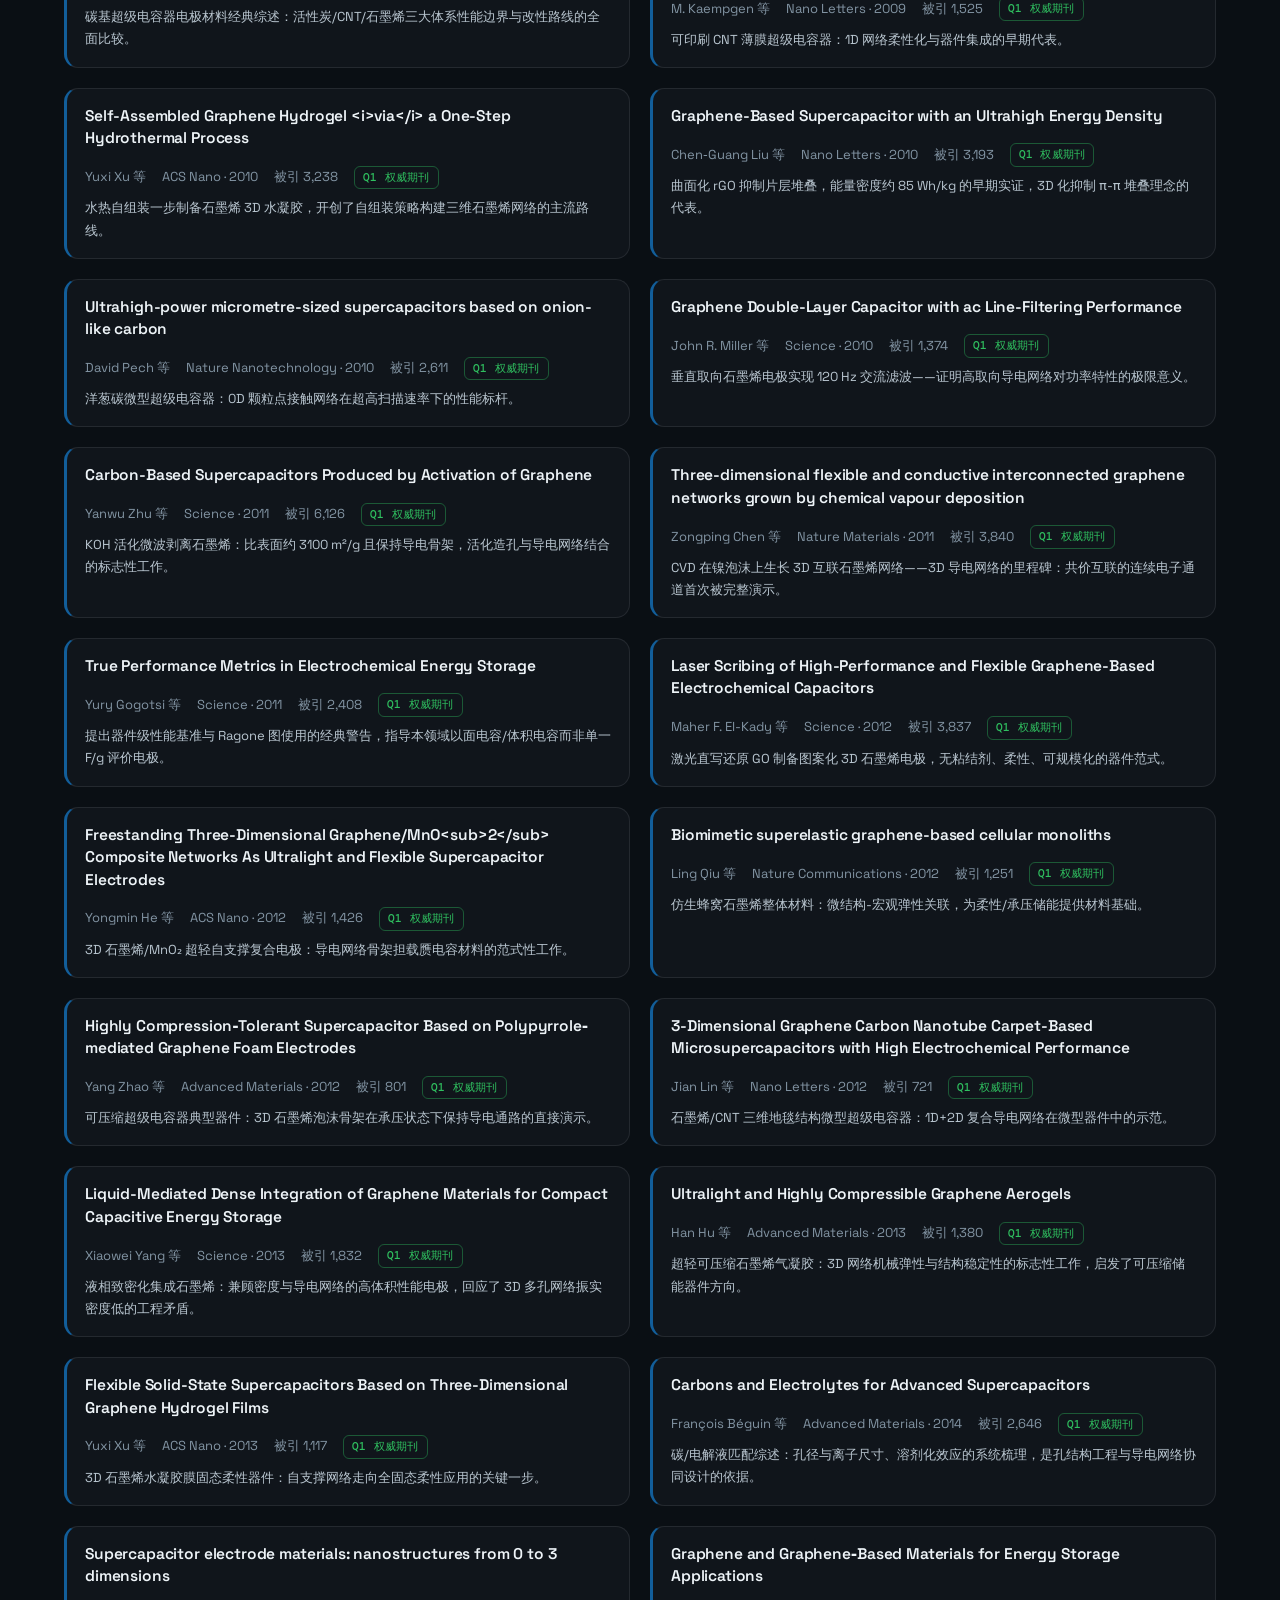
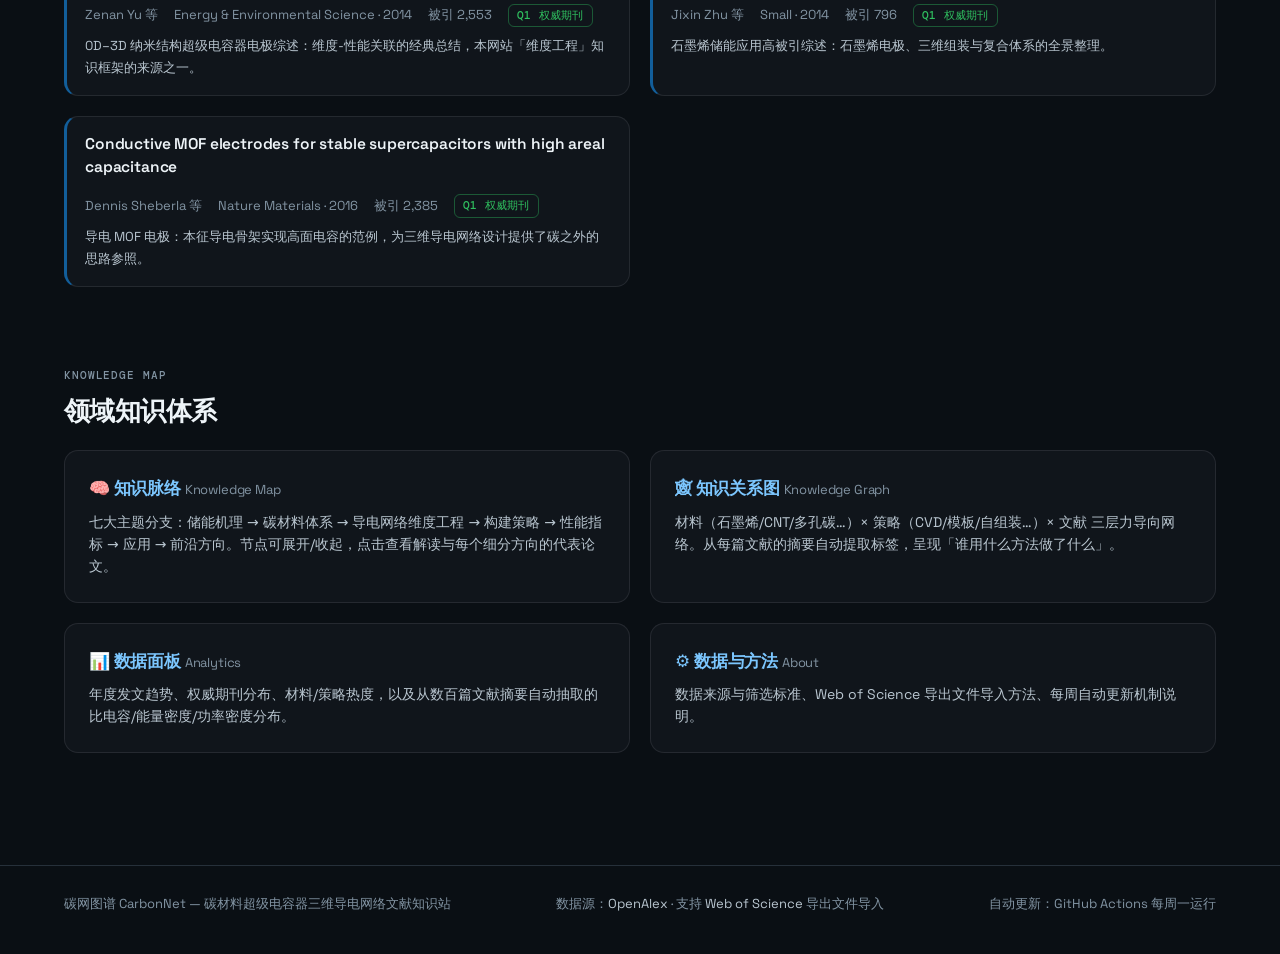
==== commit d8d88f91: "fix: 关系图节点点击失效 + 知识脉络详情面板可关闭（v=10） - graph.html：修复每次 pointerdown 都 setOption 切换摩擦导致力导向   整体重启、click " ====
--- a/index.html
+++ b/index.html
@@ -5,7 +5,7 @@
   <meta name="viewport" content="width=device-width, initial-scale=1.0">
   <title>碳网图谱 CarbonNet · 碳材料超级电容器三维导电网络</title>
   <meta name="description" content="碳材料超级电容器三维导电网络文献知识站：知识脉络、知识关系图、文献库与性能数据面板，数据自动更新，来源 OpenAlex / Web of Science 权威索引。">
-  <link rel="stylesheet" href="assets/css/style.css?v=9">
+  <link rel="stylesheet" href="assets/css/style.css?v=10">
   <link rel="icon" href="data:image/svg+xml,<svg xmlns='http://www.w3.org/2000/svg' viewBox='0 0 100 100'><circle cx='50' cy='50' r='42' fill='%23125E9A'/><circle cx='30' cy='38' r='10' fill='%237CC7FF'/><circle cx='62' cy='58' r='10' fill='%237CC7FF'/></svg>">
 </head>
 <body data-page="home">
@@ -122,7 +122,7 @@
   </main>
 
   <script src="assets/vendor/echarts.min.js"></script>
-  <script src="assets/js/site.js?v=9"></script>
+  <script src="assets/js/site.js?v=10"></script>
   <script>
     // 论文卡片构建（精选/最新共用；标题等来自 API 的不可信数据一律用 textContent）
     function buildPaperCard(p) {
--- a/assets/css/style.css
+++ b/assets/css/style.css
@@ -630,7 +630,18 @@
   padding: 16px; font-size: 13.5px; display: none;
   animation: pop-in .4s cubic-bezier(.17,1.25,.36,1) both;
 }
-.node-detail-panel h4 { font-size: 15px; margin-bottom: 2px; }
+.node-detail-panel h4 { font-size: 15px; margin-bottom: 2px; padding-right: 30px; }
+/* 面板关闭按钮 */
+.panel-close {
+  position: absolute; top: 10px; right: 10px;
+  width: 26px; height: 26px; border-radius: 8px;
+  border: 1px solid var(--border); background: var(--surface-2);
+  color: var(--ink-2); cursor: pointer; font-size: 15px; line-height: 1;
+  transition: background .15s ease, color .15s ease, border-color .15s ease,
+    transform .25s cubic-bezier(.3,1.4,.5,1);
+}
+.panel-close:hover { background: var(--accent-fill); border-color: var(--accent-fill); color: #f2f2f2; }
+.panel-close:active { transform: scale(0.9); }
 .node-detail-panel .en { color: var(--accent); font-family: var(--font-mono); font-size: 12px; margin-bottom: 8px; }
 .node-detail-panel p { color: var(--ink-2); }
 .detail-heading {
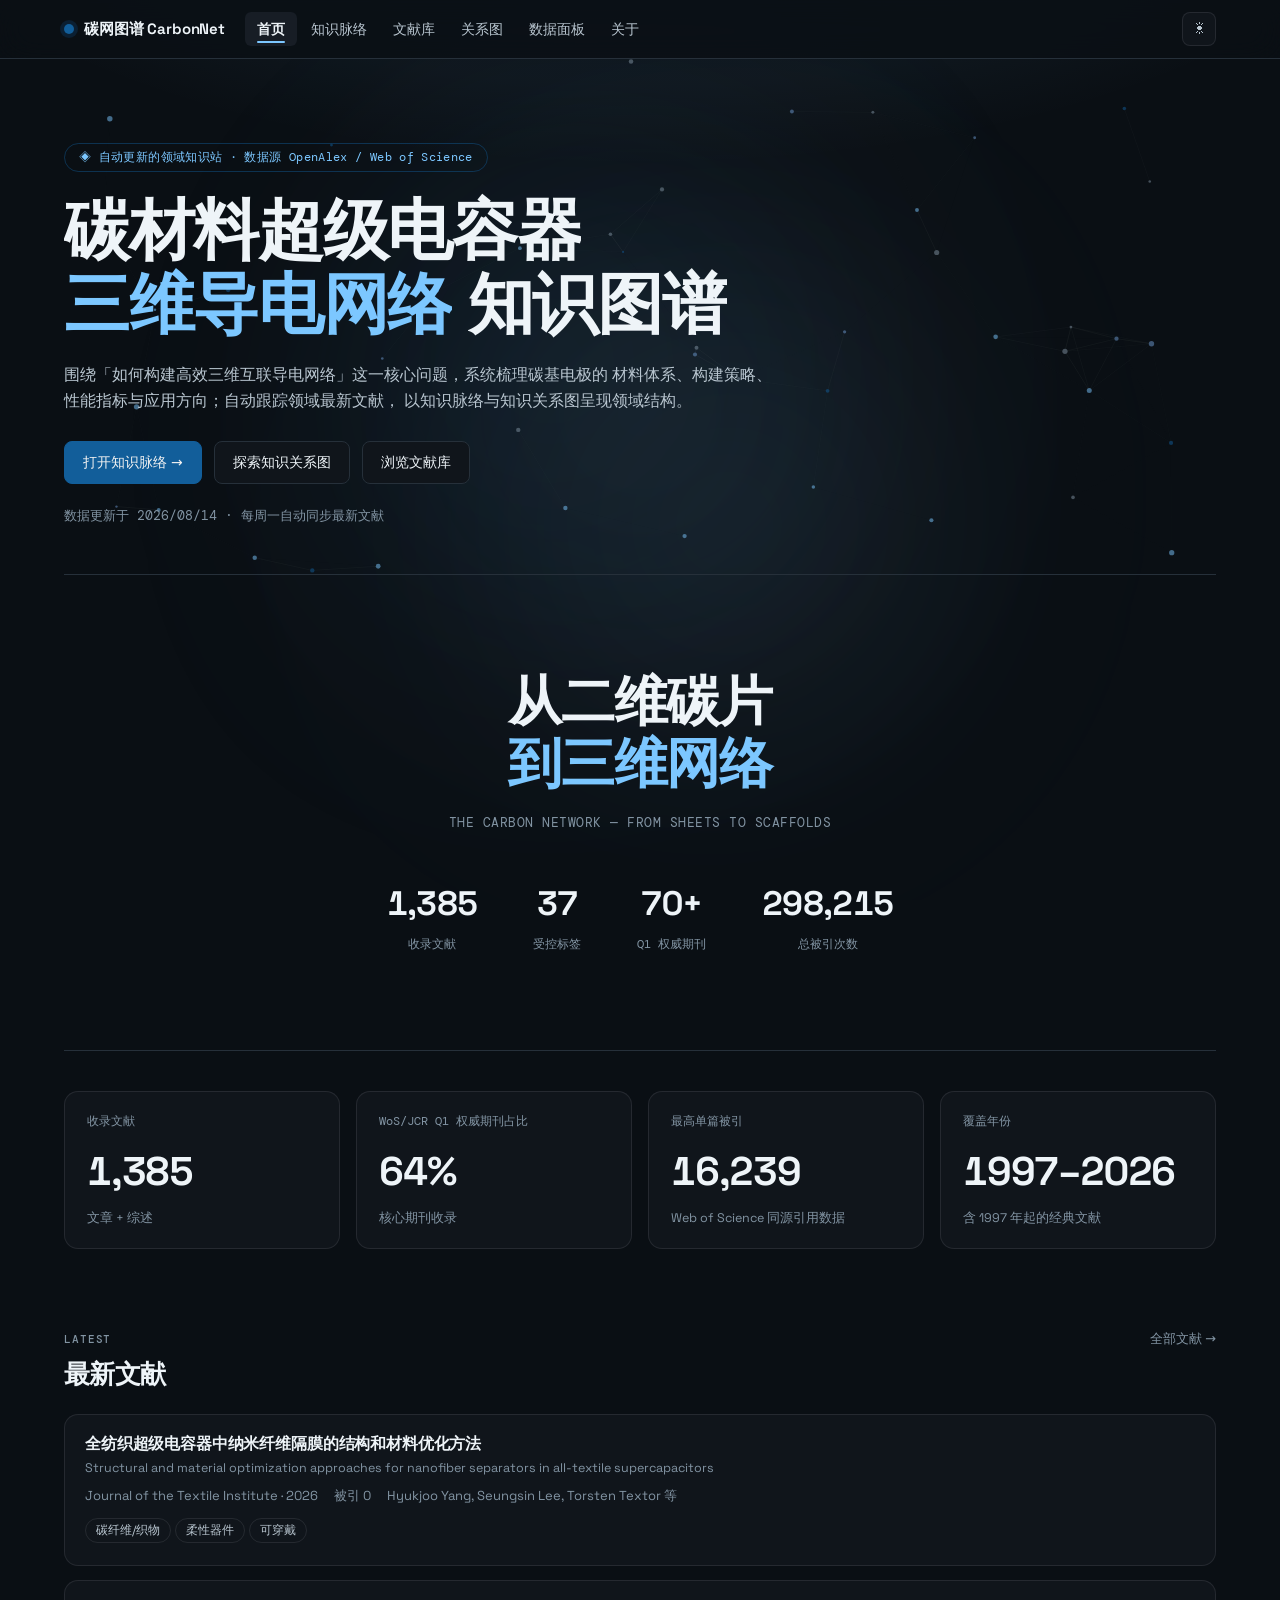
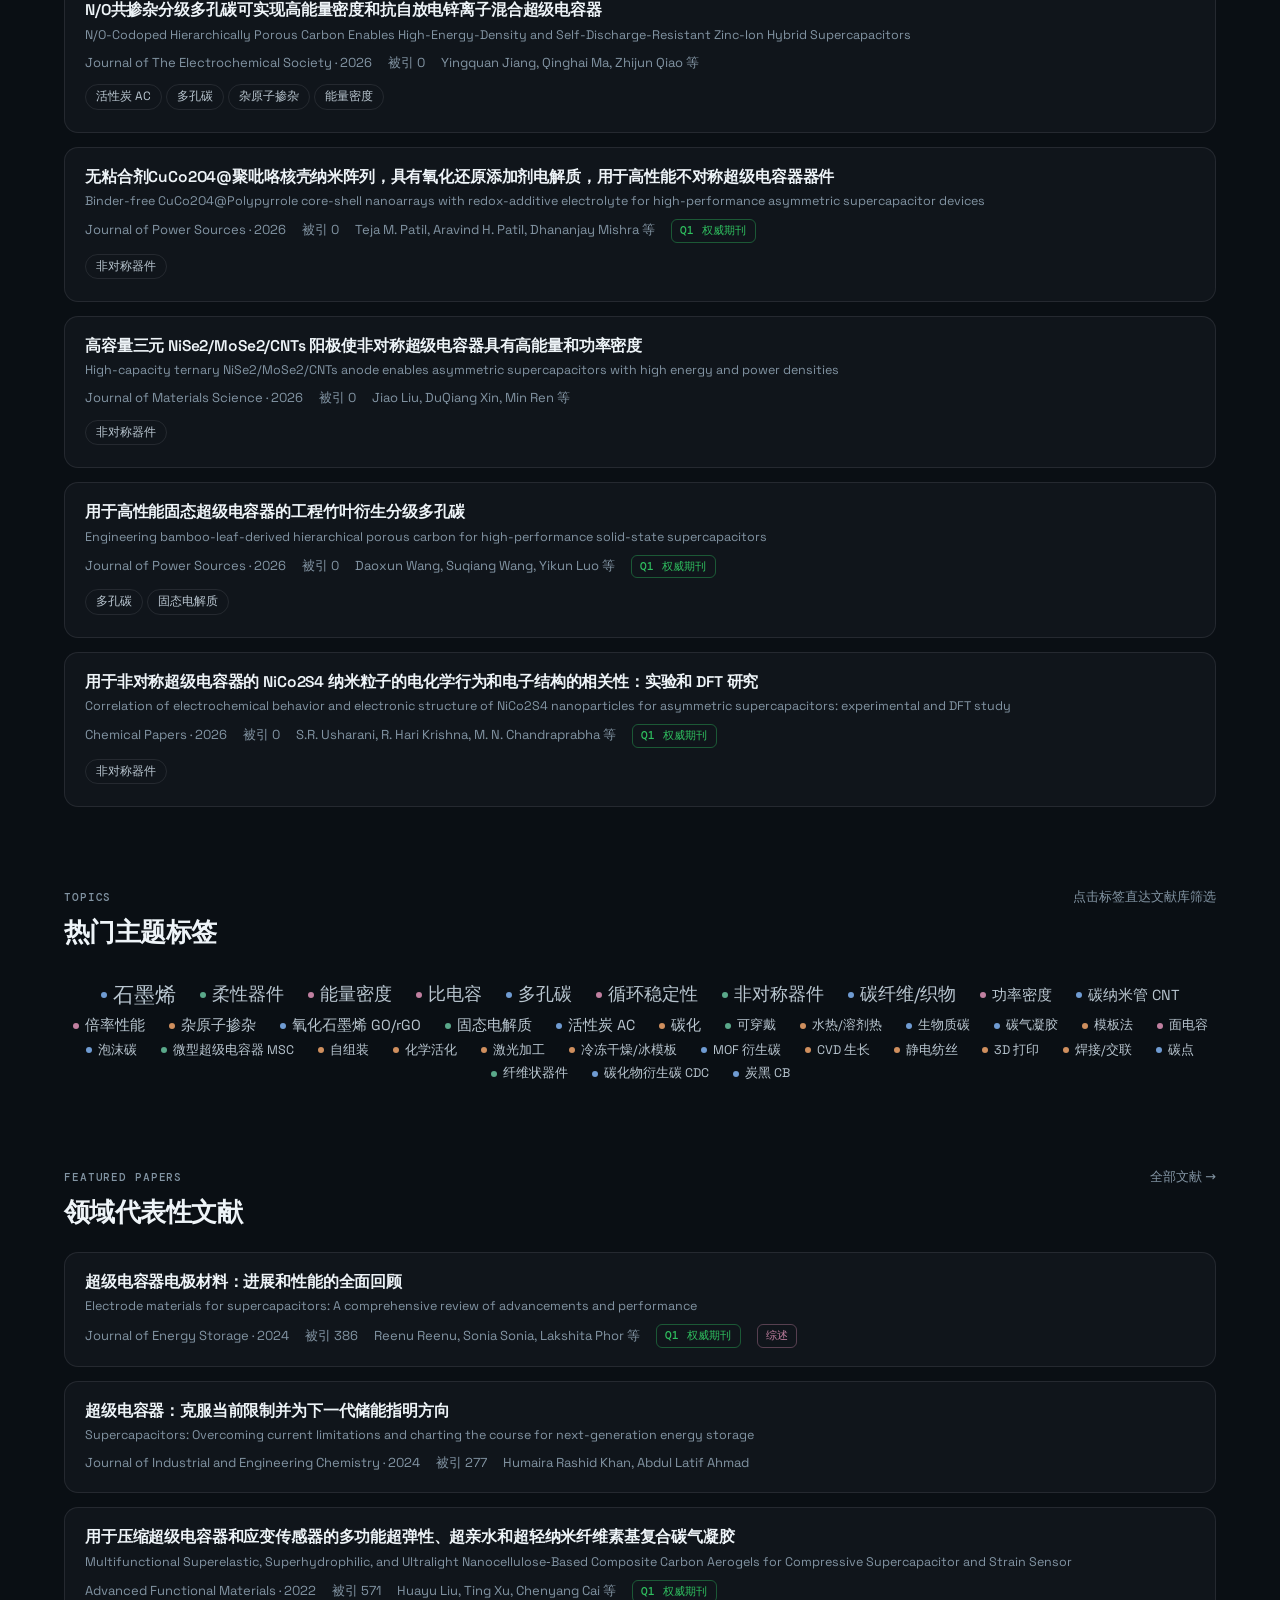
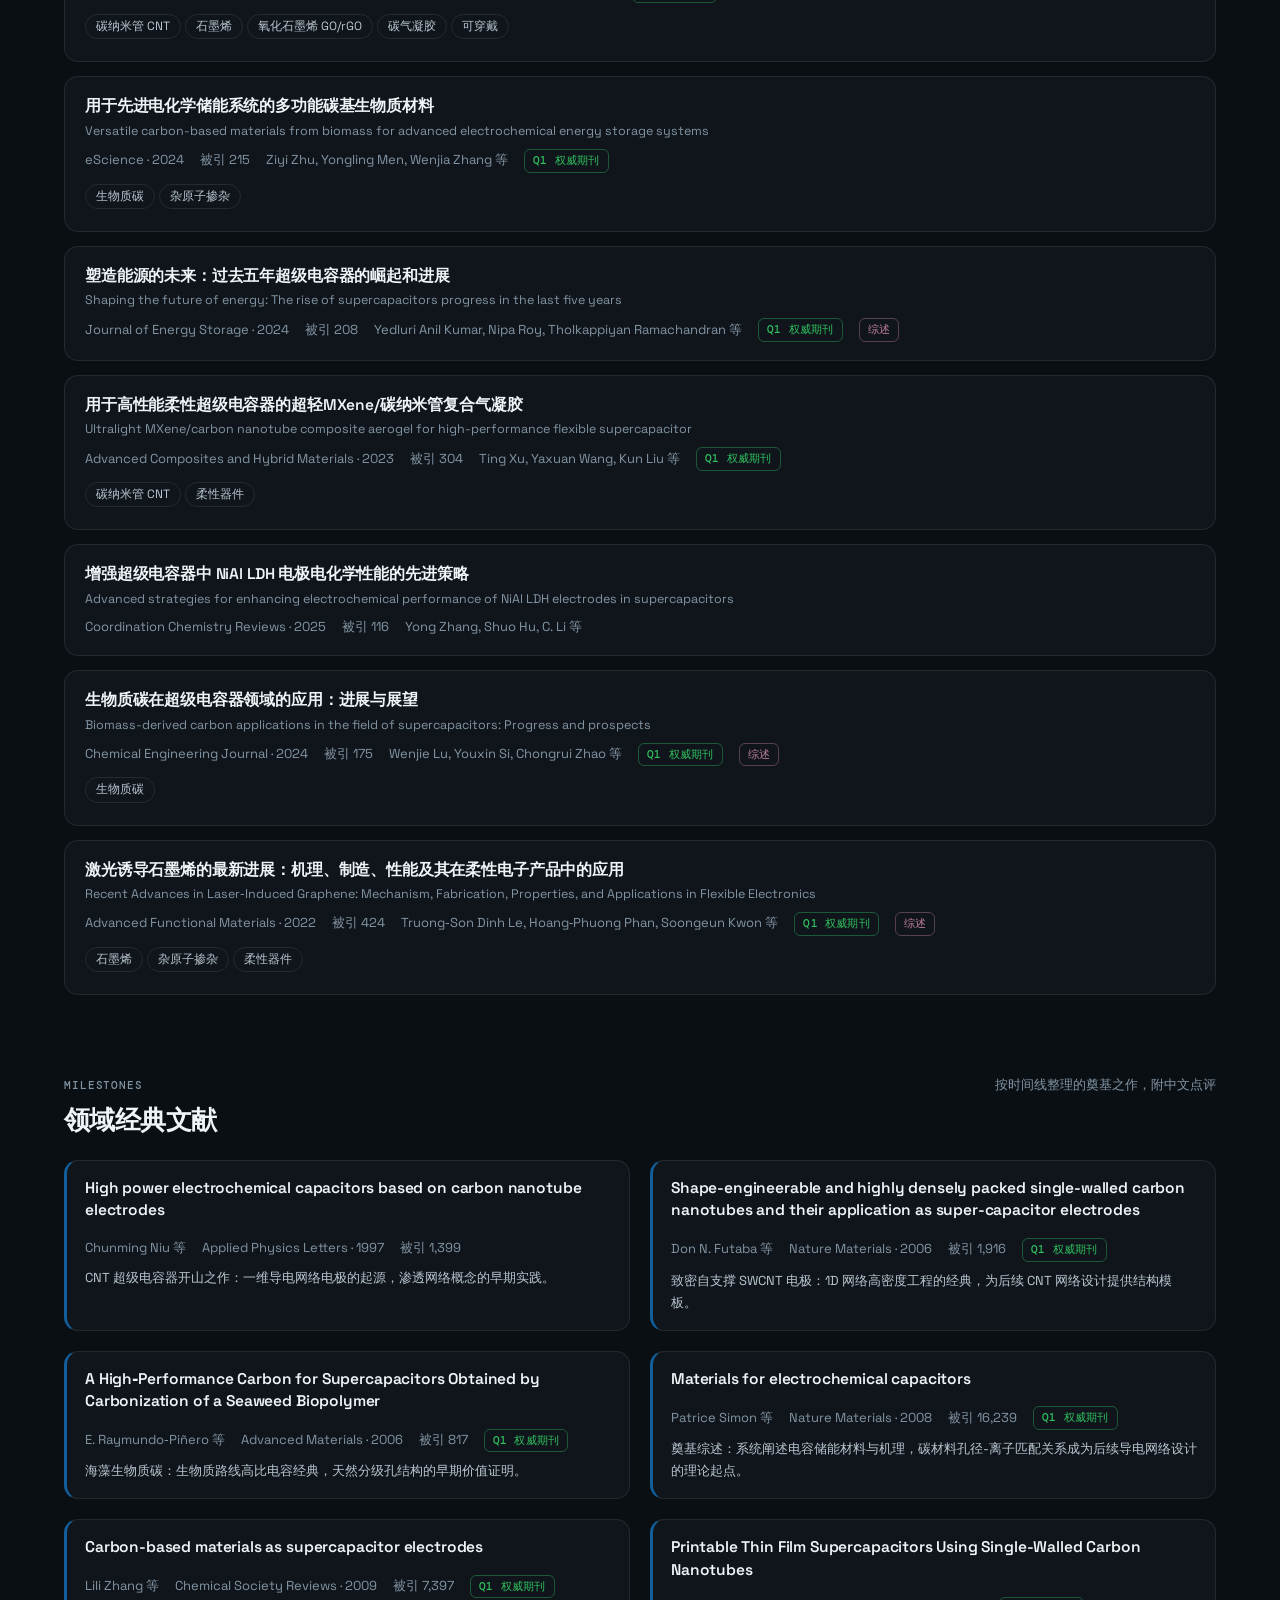
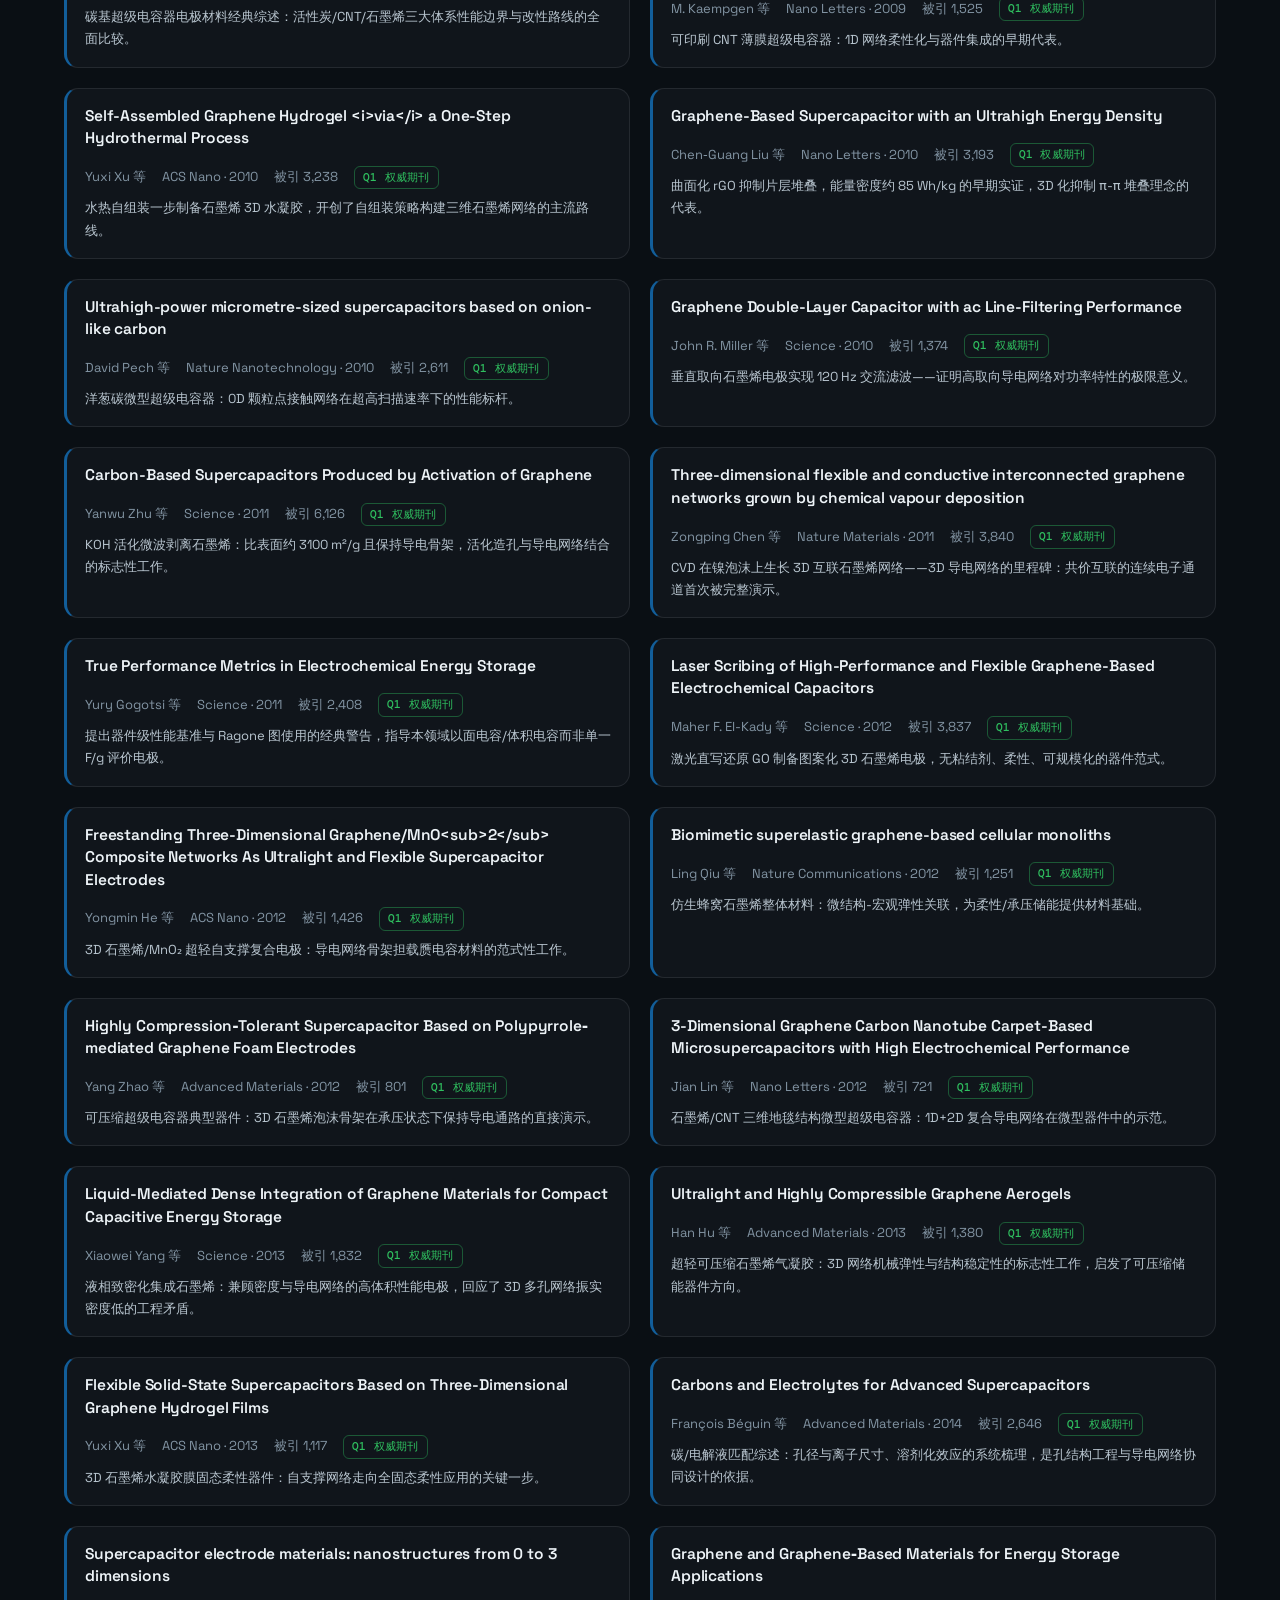
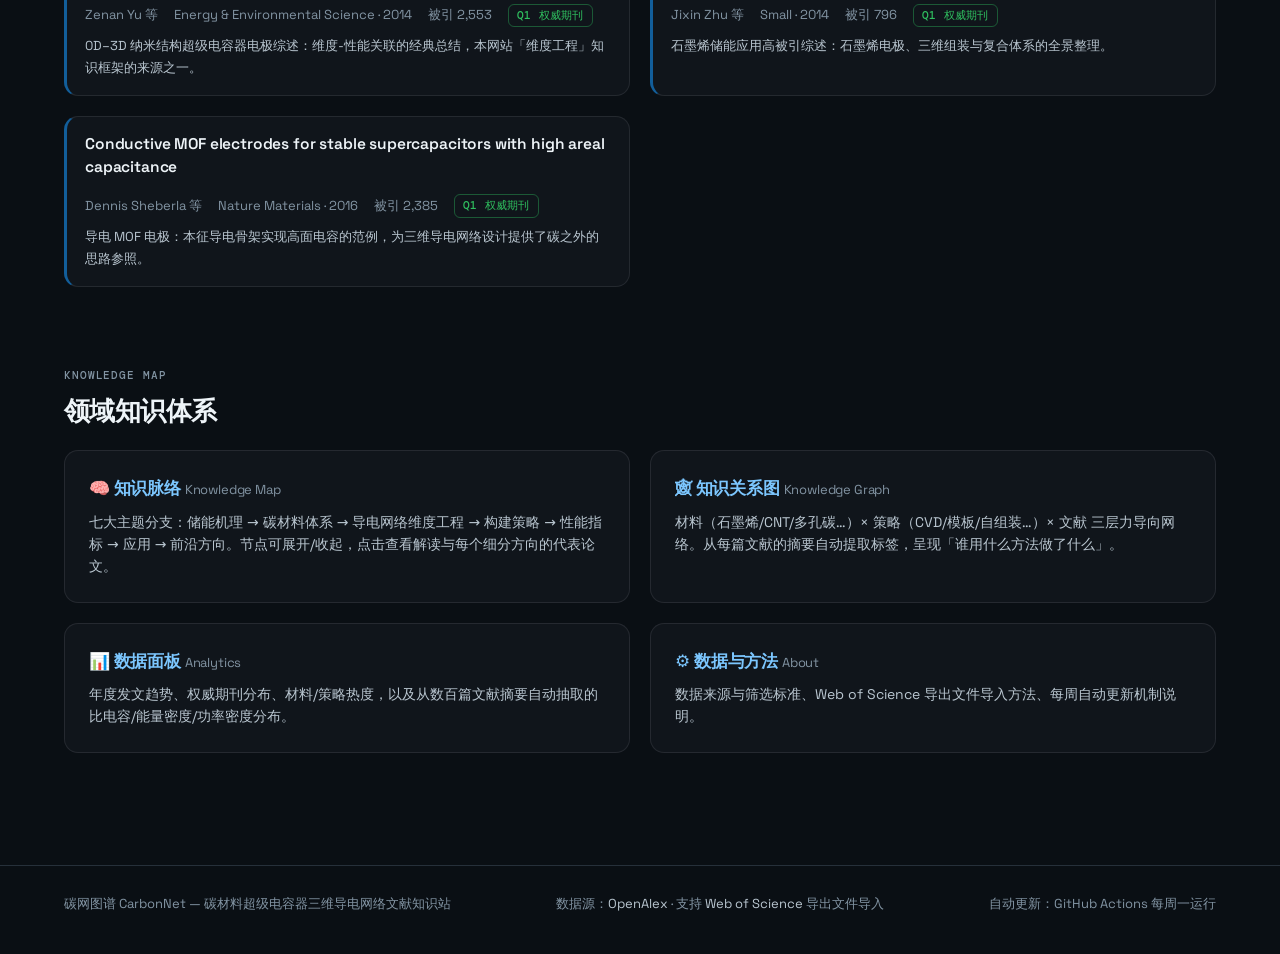
==== commit d39b800b: "fix: 关系图节点点击彻底修复——手势期间零 setOption（v=11） 上一版遗留缺陷：pointermove 挂在 window 上无按键标志，单击后鼠标 再次经过上次按下点 6px 内仍会" ====
--- a/index.html
+++ b/index.html
@@ -5,7 +5,7 @@
   <meta name="viewport" content="width=device-width, initial-scale=1.0">
   <title>碳网图谱 CarbonNet · 碳材料超级电容器三维导电网络</title>
   <meta name="description" content="碳材料超级电容器三维导电网络文献知识站：知识脉络、知识关系图、文献库与性能数据面板，数据自动更新，来源 OpenAlex / Web of Science 权威索引。">
-  <link rel="stylesheet" href="assets/css/style.css?v=10">
+  <link rel="stylesheet" href="assets/css/style.css?v=11">
   <link rel="icon" href="data:image/svg+xml,<svg xmlns='http://www.w3.org/2000/svg' viewBox='0 0 100 100'><circle cx='50' cy='50' r='42' fill='%23125E9A'/><circle cx='30' cy='38' r='10' fill='%237CC7FF'/><circle cx='62' cy='58' r='10' fill='%237CC7FF'/></svg>">
 </head>
 <body data-page="home">
@@ -122,7 +122,7 @@
   </main>
 
   <script src="assets/vendor/echarts.min.js"></script>
-  <script src="assets/js/site.js?v=10"></script>
+  <script src="assets/js/site.js?v=11"></script>
   <script>
     // 论文卡片构建（精选/最新共用；标题等来自 API 的不可信数据一律用 textContent）
     function buildPaperCard(p) {
